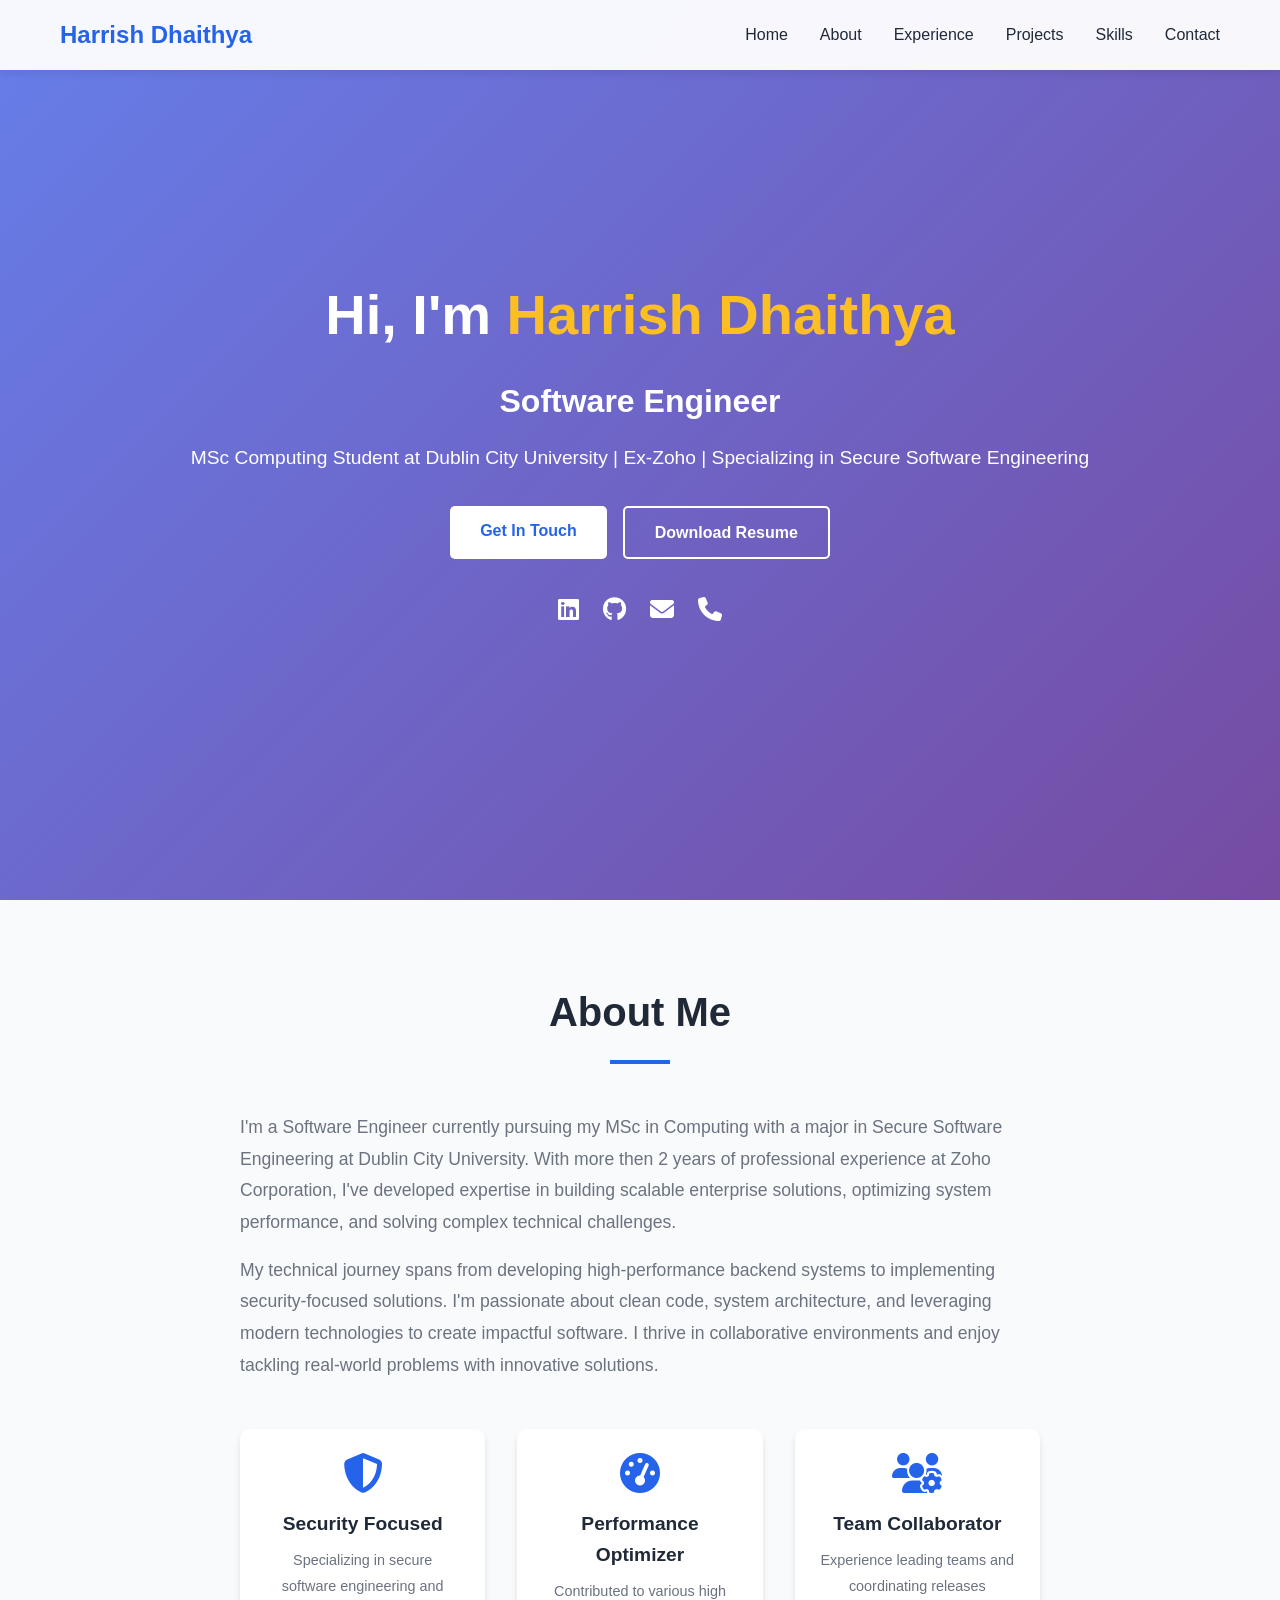
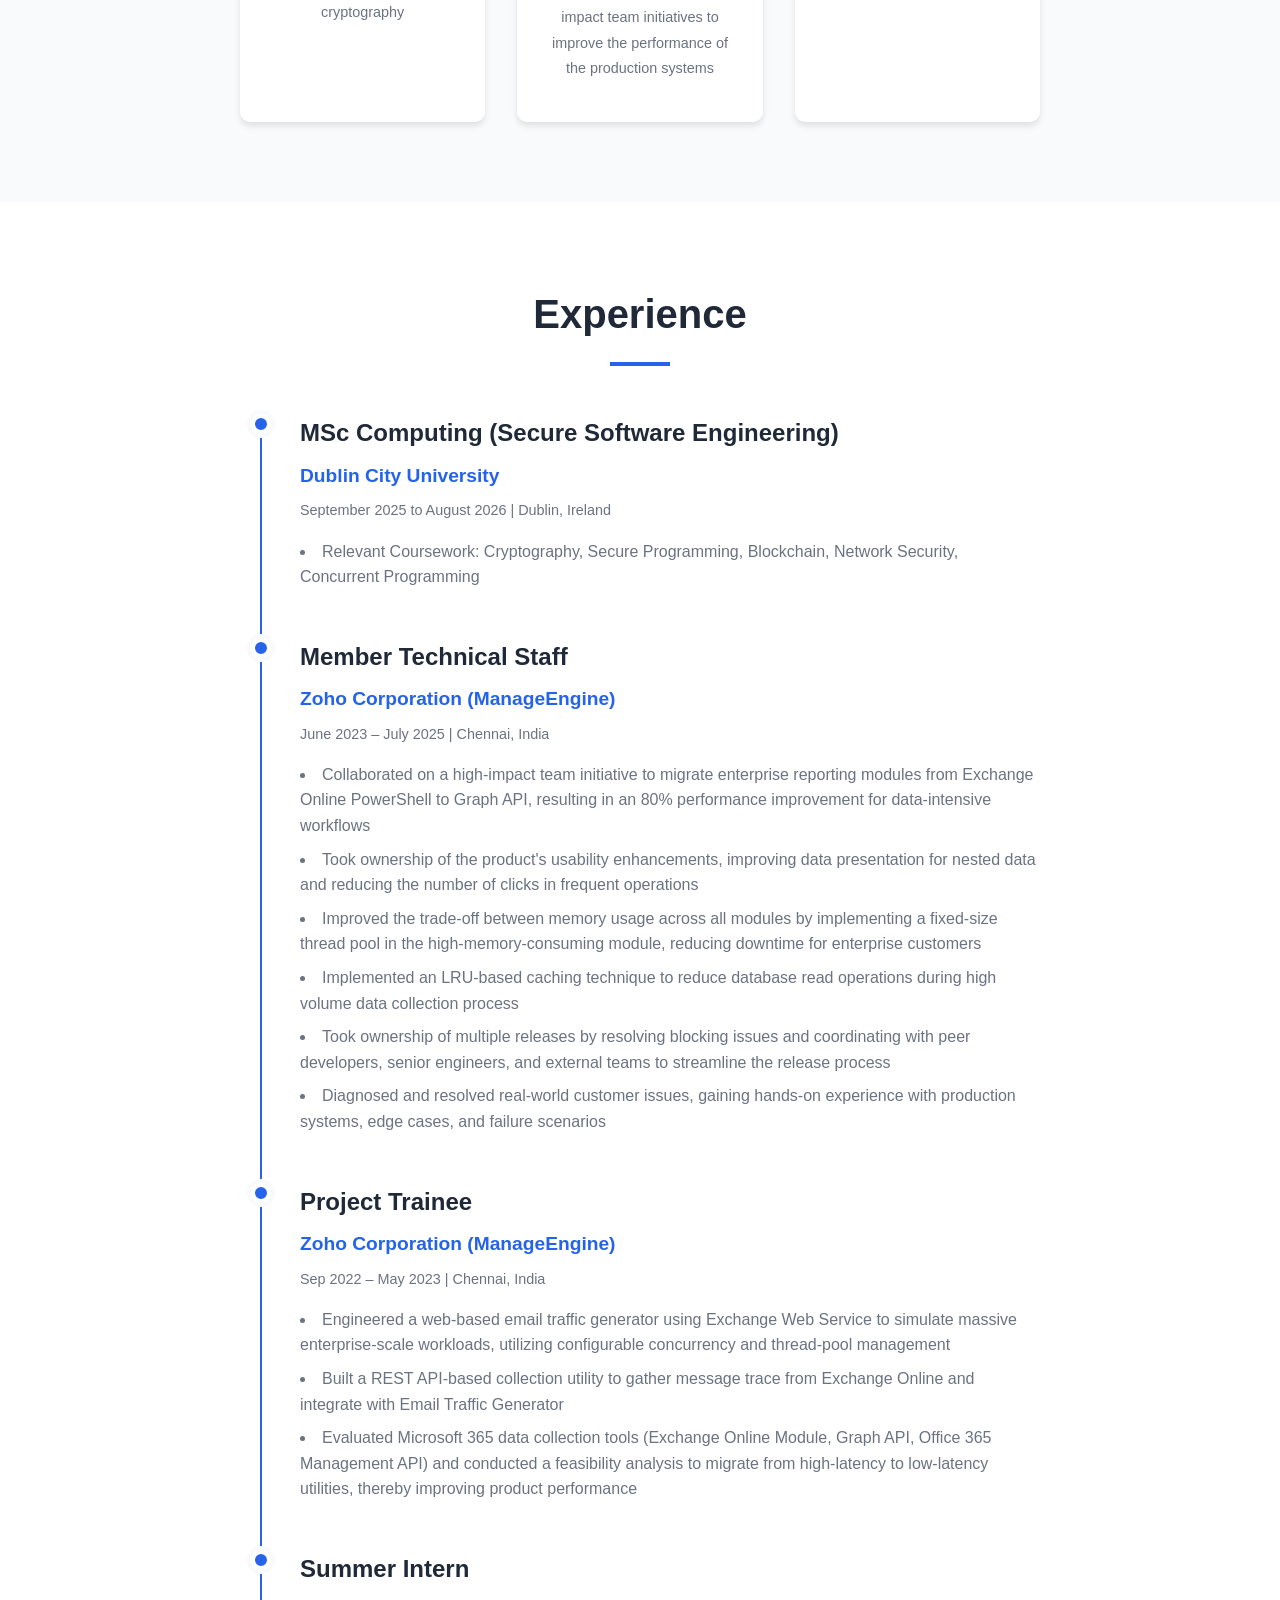
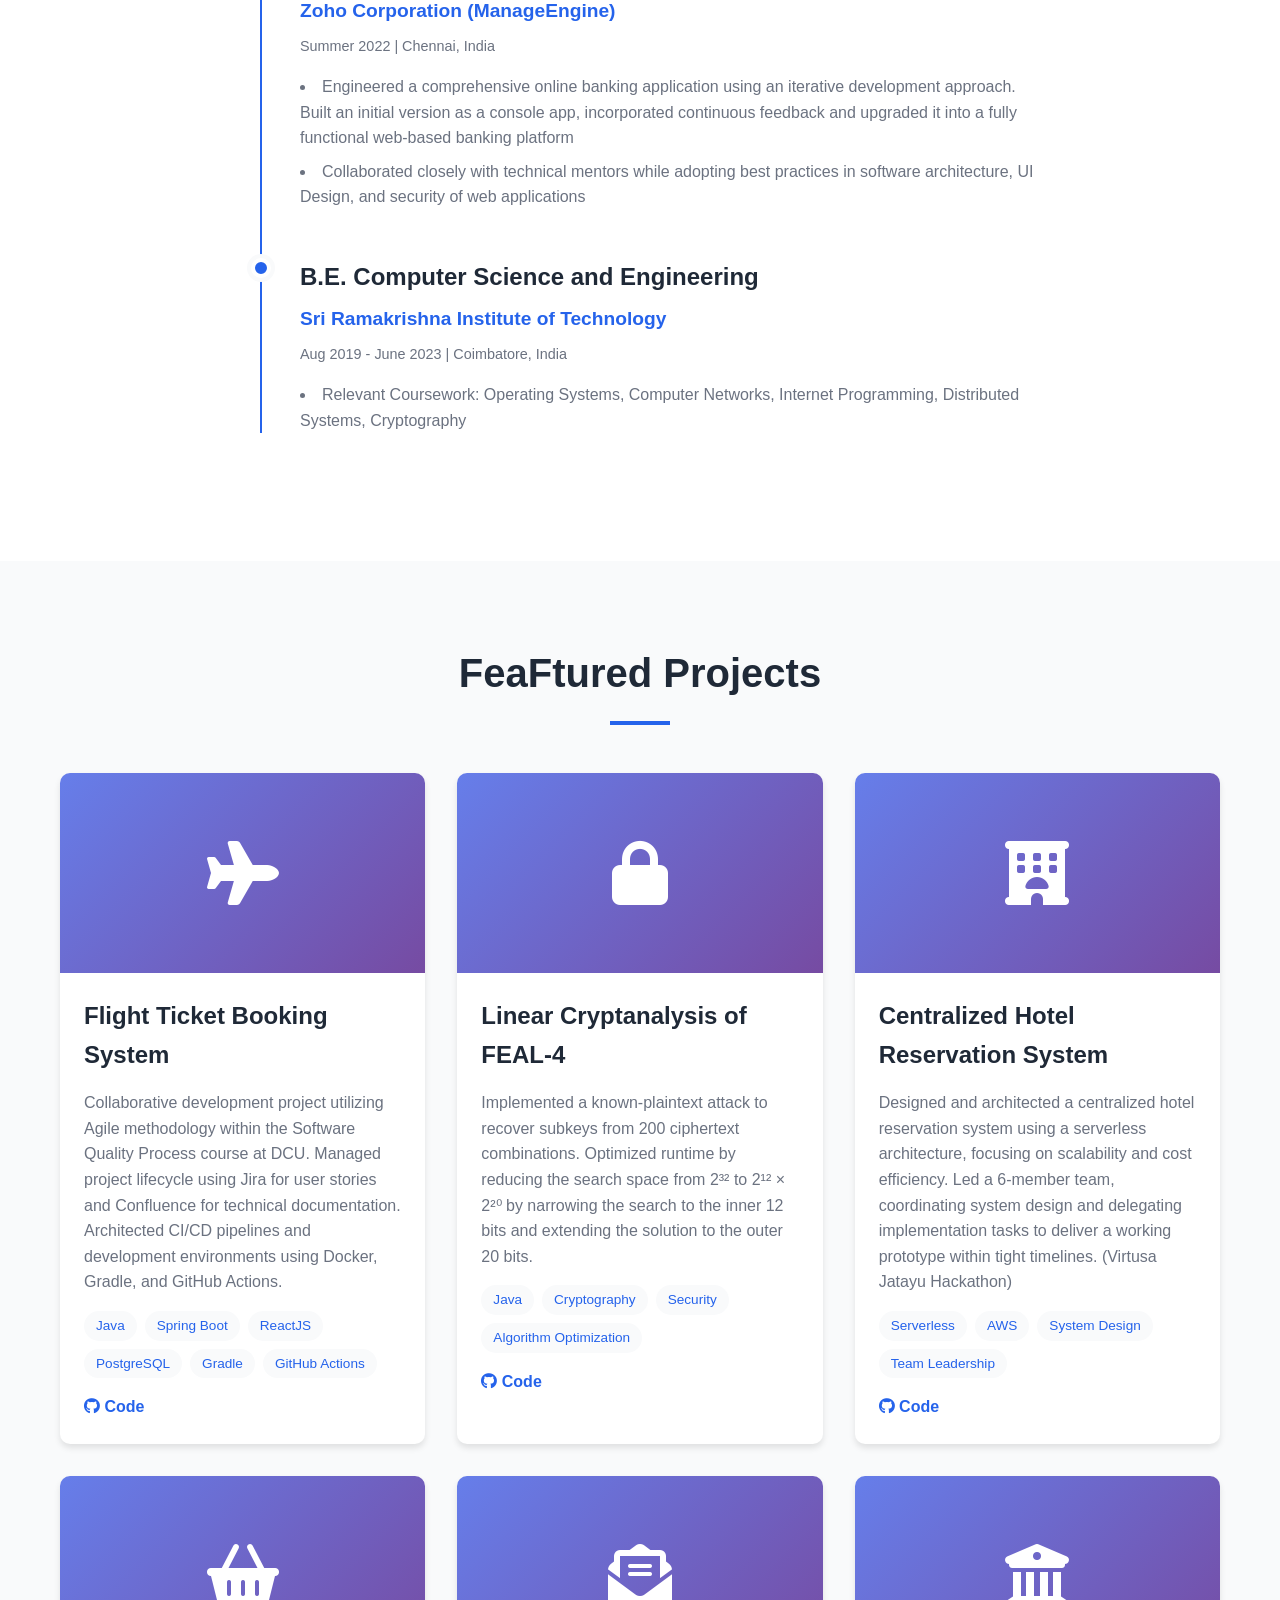
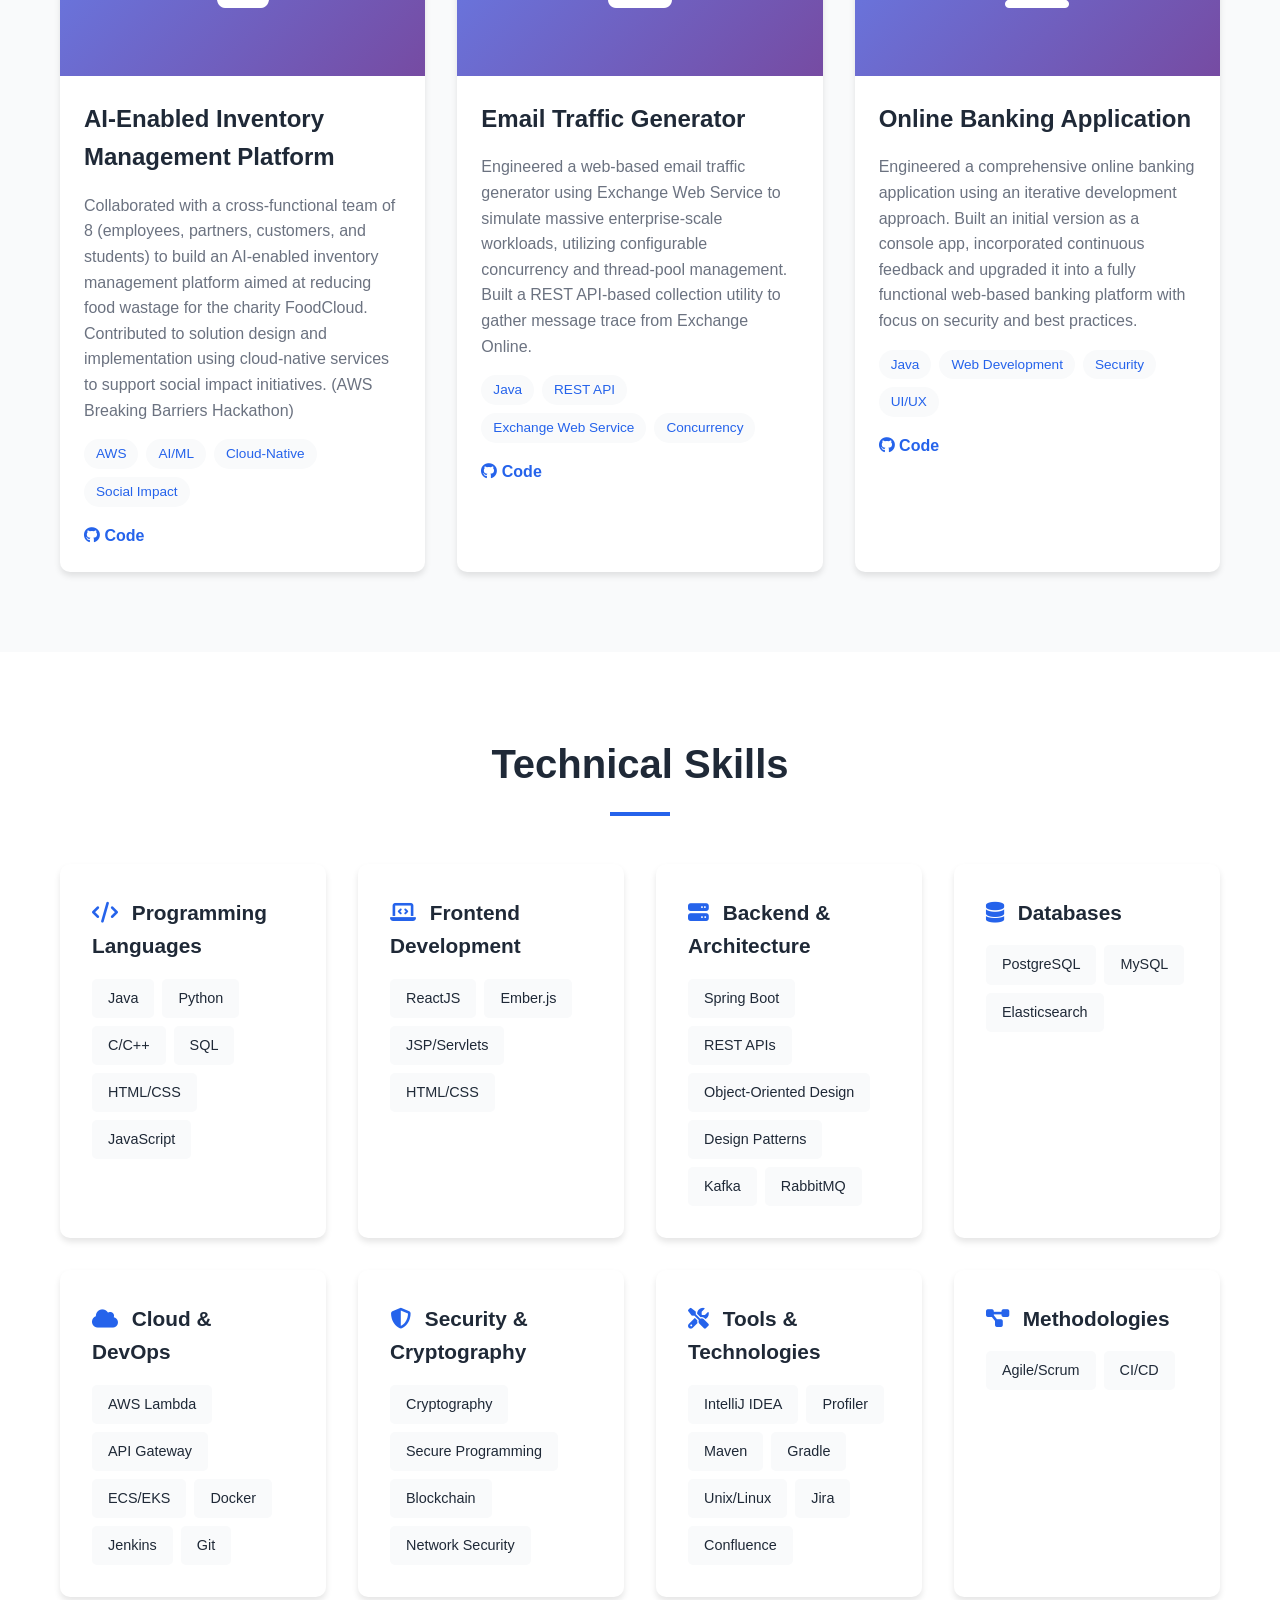
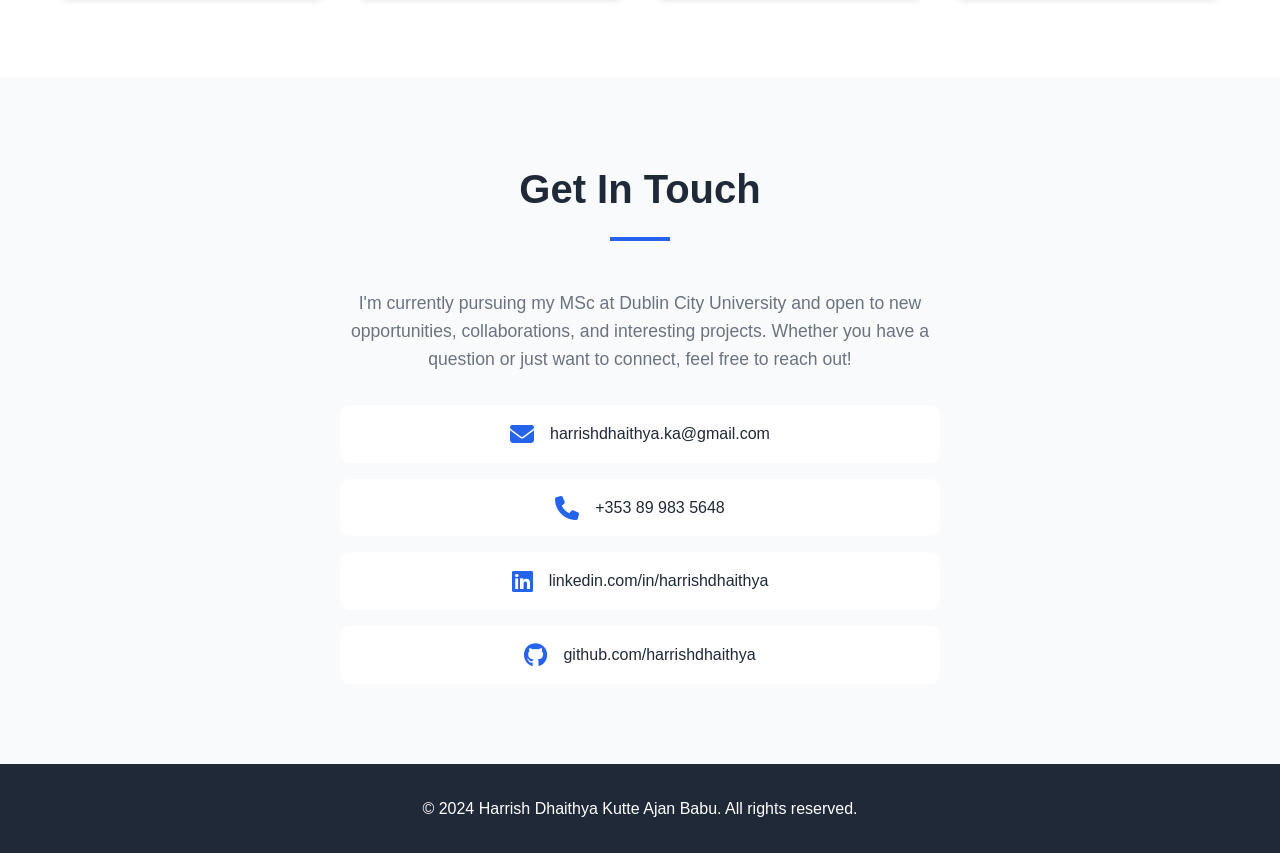
==== docs/index.html @ b9047587 "Add portfolio files to docs folder for GitHub Pages" ====
<!DOCTYPE html>
<html lang="en">
<head>
    <meta charset="UTF-8">
    <meta name="viewport" content="width=device-width, initial-scale=1.0">
    <title>Harrish - Software Engineer Portfolio</title>
    <link rel="stylesheet" href="styles.css">
    <link rel="stylesheet" href="https://cdnjs.cloudflare.com/ajax/libs/font-awesome/6.4.0/css/all.min.css">
</head>
<body>
    <!-- Navigation -->
    <nav class="navbar">
        <div class="container">
            <div class="nav-brand">Harrish Dhaithya</div>
            <ul class="nav-menu">
                <li><a href="#home">Home</a></li>
                <li><a href="#about">About</a></li>
                <li><a href="#experience">Experience</a></li>
                <li><a href="#projects">Projects</a></li>
                <li><a href="#skills">Skills</a></li>
                <li><a href="#contact">Contact</a></li>
            </ul>
            <div class="hamburger">
                <span></span>
                <span></span>
                <span></span>
            </div>
        </div>
    </nav>

    <!-- Hero Section -->
    <section id="home" class="hero">
        <div class="container">
            <div class="hero-content">
                <h1 class="hero-title">Hi, I'm <span class="highlight">Harrish Dhaithya</span></h1>
                <h2 class="hero-subtitle">Software Engineer</h2>
                <p class="hero-description">
                    MSc Computing Student at Dublin City University | Ex-Zoho | Specializing in Secure Software Engineering
                </p>
                <div class="hero-buttons">
                    <a href="#contact" class="btn btn-primary">Get In Touch</a>
                    <a href="Harrish___SWE_Resume.pdf" class="btn btn-secondary" download>Download Resume</a>
                </div>
                <div class="social-links">
                    <a href="https://linkedin.com/in/harrishdhaithya" target="_blank" aria-label="LinkedIn"><i class="fab fa-linkedin"></i></a>
                    <a href="https://github.com/harrishdhaithya" target="_blank" aria-label="GitHub"><i class="fab fa-github"></i></a>
                    <a href="mailto:harrishdhaithya.ka@gmail.com" target="_blank" aria-label="Email"><i class="fas fa-envelope"></i></a>
                    <a href="tel:+353899835648" target="_blank" aria-label="Phone"><i class="fas fa-phone"></i></a>
                </div>
            </div>
        </div>
    </section>

    <!-- About Section -->
    <section id="about" class="about">
        <div class="container">
            <h2 class="section-title">About Me</h2>
            <div class="about-content">
                <div class="about-text">
                    <p>
                        I'm a Software Engineer currently pursuing my MSc in Computing with a major in Secure Software Engineering at Dublin City University. 
                        With more then 2 years of professional experience at Zoho Corporation, I've developed expertise in building scalable enterprise solutions, 
                        optimizing system performance, and solving complex technical challenges.
                    </p>
                    <p>
                        My technical journey spans from developing high-performance backend systems to implementing security-focused solutions. 
                        I'm passionate about clean code, system architecture, and leveraging modern technologies to create impactful software. 
                        I thrive in collaborative environments and enjoy tackling real-world problems with innovative solutions.
                    </p>
                    <div class="about-highlights">
                        <div class="highlight-item">
                            <i class="fas fa-shield-alt"></i>
                            <h4>Security Focused</h4>
                            <p>Specializing in secure software engineering and cryptography</p>
                        </div>
                        <div class="highlight-item">
                            <i class="fas fa-tachometer-alt"></i>
                            <h4>Performance Optimizer</h4>
                            <p>Contributed to various high impact team initiatives to improve the performance of the production systems</p>
                        </div>
                        <div class="highlight-item">
                            <i class="fas fa-users-cog"></i>
                            <h4>Team Collaborator</h4>
                            <p>Experience leading teams and coordinating releases</p>
                        </div>
                    </div>
                </div>
            </div>
        </div>
    </section>

    <!-- Experience Section -->
    <section id="experience" class="experience">
        <div class="container">
            <h2 class="section-title">Experience</h2>
            <div class="timeline">
                <div class="timeline-item">
                    <div class="timeline-dot"></div>
                    <div class="timeline-content">
                        <h3>MSc Computing (Secure Software Engineering)</h3>
                        <h4>Dublin City University</h4>
                        <p class="timeline-date">September 2025 to August 2026 | Dublin, Ireland</p>
                        <ul>
                            <li>Relevant Coursework: Cryptography, Secure Programming, Blockchain, Network Security, Concurrent Programming</li>
                        </ul>
                    </div>
                </div>
                <div class="timeline-item">
                    <div class="timeline-dot"></div>
                    <div class="timeline-content">
                        <h3>Member Technical Staff</h3>
                        <h4>Zoho Corporation (ManageEngine)</h4>
                        <p class="timeline-date">June 2023 – July 2025 | Chennai, India</p>
                        <ul>
                            <li>Collaborated on a high-impact team initiative to migrate enterprise reporting modules from Exchange Online PowerShell to Graph API, resulting in an 80% performance improvement for data-intensive workflows</li>
                            <li>Took ownership of the product's usability enhancements, improving data presentation for nested data and reducing the number of clicks in frequent operations</li>
                            <li>Improved the trade-off between memory usage across all modules by implementing a fixed-size thread pool in the high-memory-consuming module, reducing downtime for enterprise customers</li>
                            <li>Implemented an LRU-based caching technique to reduce database read operations during high volume data collection process</li>
                            <li>Took ownership of multiple releases by resolving blocking issues and coordinating with peer developers, senior engineers, and external teams to streamline the release process</li>
                            <li>Diagnosed and resolved real-world customer issues, gaining hands-on experience with production systems, edge cases, and failure scenarios</li>
                        </ul>
                    </div>
                </div>
                
                <div class="timeline-item">
                    <div class="timeline-dot"></div>
                    <div class="timeline-content">
                        <h3>Project Trainee</h3>
                        <h4>Zoho Corporation (ManageEngine)</h4>
                        <p class="timeline-date">Sep 2022 – May 2023 | Chennai, India</p>
                        <ul>
                            <li>Engineered a web-based email traffic generator using Exchange Web Service to simulate massive enterprise-scale workloads, utilizing configurable concurrency and thread-pool management</li>
                            <li>Built a REST API-based collection utility to gather message trace from Exchange Online and integrate with Email Traffic Generator</li>
                            <li>Evaluated Microsoft 365 data collection tools (Exchange Online Module, Graph API, Office 365 Management API) and conducted a feasibility analysis to migrate from high-latency to low-latency utilities, thereby improving product performance</li>
                        </ul>
                    </div>
                </div>

                <div class="timeline-item">
                    <div class="timeline-dot"></div>
                    <div class="timeline-content">
                        <h3>Summer Intern</h3>
                        <h4>Zoho Corporation (ManageEngine)</h4>
                        <p class="timeline-date">Summer 2022 | Chennai, India</p>
                        <ul>
                            <li>Engineered a comprehensive online banking application using an iterative development approach. Built an initial version as a console app, incorporated continuous feedback and upgraded it into a fully functional web-based banking platform</li>
                            <li>Collaborated closely with technical mentors while adopting best practices in software architecture, UI Design, and security of web applications</li>
                        </ul>
                    </div>
                </div>

                

                <div class="timeline-item">
                    <div class="timeline-dot"></div>
                    <div class="timeline-content">
                        <h3>B.E. Computer Science and Engineering</h3>
                        <h4>Sri Ramakrishna Institute of Technology</h4>
                        <p class="timeline-date">Aug 2019 - June 2023 | Coimbatore, India</p>
                        <ul>
                            <li>Relevant Coursework: Operating Systems, Computer Networks, Internet Programming, Distributed Systems, Cryptography</li>
                        </ul>
                    </div>
                </div>
            </div>
        </div>
    </section>

    <!-- Projects Section -->
    <section id="projects" class="projects">
        <div class="container">
            <h2 class="section-title">FeaFtured Projects</h2>
            <div class="projects-grid">
                <div class="project-card">
                    <div class="project-image">
                        <i class="fas fa-plane"></i>
                    </div>
                    <div class="project-content">
                        <h3>Flight Ticket Booking System</h3>
                        <p>Collaborative development project utilizing Agile methodology within the Software Quality Process course at DCU. Managed project lifecycle using Jira for user stories and Confluence for technical documentation. Architected CI/CD pipelines and development environments using Docker, Gradle, and GitHub Actions.</p>
                        <div class="project-tags">
                            <span class="tag">Java</span>
                            <span class="tag">Spring Boot</span>
                            <span class="tag">ReactJS</span>
                            <span class="tag">PostgreSQL</span>
                            <span class="tag">Gradle</span>
                            <span class="tag">GitHub Actions</span>
                        </div>
                        <div class="project-links">
                            <a href="https://github.com/harrishdhaithya/group4-safeflight-project/tree/dev" target="_blank"><i class="fab fa-github"></i> Code</a>
                        </div>
                    </div>
                </div>

                <div class="project-card">
                    <div class="project-image">
                        <i class="fas fa-lock"></i>
                    </div>
                    <div class="project-content">
                        <h3>Linear Cryptanalysis of FEAL-4</h3>
                        <p>Implemented a known-plaintext attack to recover subkeys from 200 ciphertext combinations. Optimized runtime by reducing the search space from 2³² to 2¹² × 2²⁰ by narrowing the search to the inner 12 bits and extending the solution to the outer 20 bits.</p>
                        <div class="project-tags">
                            <span class="tag">Java</span>
                            <span class="tag">Cryptography</span>
                            <span class="tag">Security</span>
                            <span class="tag">Algorithm Optimization</span>
                        </div>
                        <div class="project-links">
                            <a href="https://github.com/harrishdhaithya/feal4-linear-cryptanalysis" target="_blank"><i class="fab fa-github"></i> Code</a>
                        </div>
                    </div>
                </div>

                <div class="project-card">
                    <div class="project-image">
                        <i class="fas fa-hotel"></i>
                    </div>
                    <div class="project-content">
                        <h3>Centralized Hotel Reservation System</h3>
                        <p>Designed and architected a centralized hotel reservation system using a serverless architecture, focusing on scalability and cost efficiency. Led a 6-member team, coordinating system design and delegating implementation tasks to deliver a working prototype within tight timelines. (Virtusa Jatayu Hackathon)</p>
                        <div class="project-tags">
                            <span class="tag">Serverless</span>
                            <span class="tag">AWS</span>
                            <span class="tag">System Design</span>
                            <span class="tag">Team Leadership</span>
                        </div>
                        <div class="project-links">
                            <a href="https://github.com/harrishdhaithya/crs-jatayu" target="_blank"><i class="fab fa-github"></i> Code</a>
                        </div>
                    </div>
                </div>

                <div class="project-card">
                    <div class="project-image">
                        <i class="fas fa-shopping-basket"></i>
                    </div>
                    <div class="project-content">
                        <h3>AI-Enabled Inventory Management Platform</h3>
                        <p>Collaborated with a cross-functional team of 8 (employees, partners, customers, and students) to build an AI-enabled inventory management platform aimed at reducing food wastage for the charity FoodCloud. Contributed to solution design and implementation using cloud-native services to support social impact initiatives. (AWS Breaking Barriers Hackathon)</p>
                        <div class="project-tags">
                            <span class="tag">AWS</span>
                            <span class="tag">AI/ML</span>
                            <span class="tag">Cloud-Native</span>
                            <span class="tag">Social Impact</span>
                        </div>
                        <div class="project-links">
                            <a href="https://github.com/harrishdhaithya/FoodCloud-FS" target="_blank"><i class="fab fa-github"></i> Code</a>
                        </div>
                    </div>
                </div>

                <div class="project-card">
                    <div class="project-image">
                        <i class="fas fa-envelope-open-text"></i>
                    </div>
                    <div class="project-content">
                        <h3>Email Traffic Generator</h3>
                        <p>Engineered a web-based email traffic generator using Exchange Web Service to simulate massive enterprise-scale workloads, utilizing configurable concurrency and thread-pool management. Built a REST API-based collection utility to gather message trace from Exchange Online.</p>
                        <div class="project-tags">
                            <span class="tag">Java</span>
                            <span class="tag">REST API</span>
                            <span class="tag">Exchange Web Service</span>
                            <span class="tag">Concurrency</span>
                        </div>
                        <div class="project-links">
                            <a href="https://github.com/harrishdhaithya/email-traffic" target="_blank"><i class="fab fa-github"></i> Code</a>
                        </div>
                    </div>
                </div>

                <div class="project-card">
                    <div class="project-image">
                        <i class="fas fa-university"></i>
                    </div>
                    <div class="project-content">
                        <h3>Online Banking Application</h3>
                        <p>Engineered a comprehensive online banking application using an iterative development approach. Built an initial version as a console app, incorporated continuous feedback and upgraded it into a fully functional web-based banking platform with focus on security and best practices.</p>
                        <div class="project-tags">
                            <span class="tag">Java</span>
                            <span class="tag">Web Development</span>
                            <span class="tag">Security</span>
                            <span class="tag">UI/UX</span>
                        </div>
                        <div class="project-links">
                            <a href="https://github.com/harrishdhaithya/bank-jsp-web" target="_blank"><i class="fab fa-github"></i> Code</a>
                        </div>
                    </div>
                </div>
            </div>
        </div>
    </section>

    <!-- Skills Section -->
    <section id="skills" class="skills">
        <div class="container">
            <h2 class="section-title">Technical Skills</h2>
            <div class="skills-grid">
                <div class="skill-category">
                    <h3><i class="fas fa-code"></i> Programming Languages</h3>
                    <div class="skill-tags">
                        <span class="skill-tag">Java </span>
                        <span class="skill-tag">Python</span>
                        <span class="skill-tag">C/C++</span>
                        <span class="skill-tag">SQL</span>
                        <span class="skill-tag">HTML/CSS</span>
                        <span class="skill-tag">JavaScript</span>
                    </div>
                </div>
                
                <div class="skill-category">
                    <h3><i class="fas fa-laptop-code"></i> Frontend Development</h3>
                    <div class="skill-tags">
                        <span class="skill-tag">ReactJS</span>
                        <span class="skill-tag">Ember.js</span>
                        <span class="skill-tag">JSP/Servlets</span>
                        <span class="skill-tag">HTML/CSS</span>
                    </div>
                </div>
                
                <div class="skill-category">
                    <h3><i class="fas fa-server"></i> Backend & Architecture</h3>
                    <div class="skill-tags">
                        <span class="skill-tag">Spring Boot</span>
                        <span class="skill-tag">REST APIs</span>
                        <span class="skill-tag">Object-Oriented Design</span>
                        <span class="skill-tag">Design Patterns</span>
                        <span class="skill-tag">Kafka</span>
                        <span class="skill-tag">RabbitMQ</span>
                    </div>
                </div>
                
                <div class="skill-category">
                    <h3><i class="fas fa-database"></i> Databases</h3>
                    <div class="skill-tags">
                        <span class="skill-tag">PostgreSQL</span>
                        <span class="skill-tag">MySQL</span>
                        <span class="skill-tag">Elasticsearch</span>
                    </div>
                </div>
                
                <div class="skill-category">
                    <h3><i class="fas fa-cloud"></i> Cloud & DevOps</h3>
                    <div class="skill-tags">
                        <span class="skill-tag">AWS Lambda</span>
                        <span class="skill-tag">API Gateway</span>
                        <span class="skill-tag">ECS/EKS</span>
                        <span class="skill-tag">Docker</span>
                        <span class="skill-tag">Jenkins</span>
                        <span class="skill-tag">Git</span>
                    </div>
                </div>
                
                <div class="skill-category">
                    <h3><i class="fas fa-shield-alt"></i> Security & Cryptography</h3>
                    <div class="skill-tags">
                        <span class="skill-tag">Cryptography</span>
                        <span class="skill-tag">Secure Programming</span>
                        <span class="skill-tag">Blockchain</span>
                        <span class="skill-tag">Network Security</span>
                    </div>
                </div>

                <div class="skill-category">
                    <h3><i class="fas fa-tools"></i> Tools & Technologies</h3>
                    <div class="skill-tags">
                        <span class="skill-tag">IntelliJ IDEA</span>
                        <span class="skill-tag">Profiler</span>
                        <span class="skill-tag">Maven</span>
                        <span class="skill-tag">Gradle</span>
                        <span class="skill-tag">Unix/Linux</span>
                        <span class="skill-tag">Jira</span>
                        <span class="skill-tag">Confluence</span>
                    </div>
                </div>

                <div class="skill-category">
                    <h3><i class="fas fa-project-diagram"></i> Methodologies</h3>
                    <div class="skill-tags">
                        <span class="skill-tag">Agile/Scrum</span>
                        <span class="skill-tag">CI/CD</span>

                    </div>
                </div>
            </div>
        </div>
    </section>

    <!-- Contact Section -->
    <section id="contact" class="contact">
        <div class="container">
            <h2 class="section-title">Get In Touch</h2>
            <div class="contact-content">
                <p>I'm currently pursuing my MSc at Dublin City University and open to new opportunities, collaborations, and interesting projects. Whether you have a question or just want to connect, feel free to reach out!</p>
                <div class="contact-info">
                    <a href="mailto:harrishdhaithya.ka@gmail.com" class="contact-item">
                        <i class="fas fa-envelope"></i>
                        <span>harrishdhaithya.ka@gmail.com</span>
                    </a>
                    <a href="tel:+353899835648" class="contact-item">
                        <i class="fas fa-phone"></i>
                        <span>+353 89 983 5648</span>
                    </a>
                    <a href="https://linkedin.com/in/harrishdhaithya" target="_blank" class="contact-item">
                        <i class="fab fa-linkedin"></i>
                        <span>linkedin.com/in/harrishdhaithya</span>
                    </a>
                    <a href="https://github.com/harrishdhaithya" target="_blank" class="contact-item">
                        <i class="fab fa-github"></i>
                        <span>github.com/harrishdhaithya</span>
                    </a>
                </div>
            </div>
        </div>
    </section>

    <!-- Footer -->
    <footer class="footer">
        <div class="container">
            <p>&copy; 2024 Harrish Dhaithya Kutte Ajan Babu. All rights reserved.</p>
        </div>
    </footer>

    <script src="script.js"></script>
</body>
</html>
---- docs/styles.css ----
/* Reset and Base Styles */
* {
    margin: 0;
    padding: 0;
    box-sizing: border-box;
}

:root {
    --primary-color: #2563eb;
    --secondary-color: #1e40af;
    --text-primary: #1f2937;
    --text-secondary: #6b7280;
    --bg-primary: #ffffff;
    --bg-secondary: #f9fafb;
    --accent: #3b82f6;
    --border-color: #e5e7eb;
}

html {
    scroll-behavior: smooth;
}

body {
    font-family: 'Segoe UI', Tahoma, Geneva, Verdana, sans-serif;
    line-height: 1.6;
    color: var(--text-primary);
    background-color: var(--bg-primary);
}

.container {
    max-width: 1200px;
    margin: 0 auto;
    padding: 0 20px;
}

/* Navigation */
.navbar {
    position: fixed;
    top: 0;
    width: 100%;
    background-color: rgba(255, 255, 255, 0.95);
    backdrop-filter: blur(10px);
    box-shadow: 0 2px 10px rgba(0, 0, 0, 0.1);
    z-index: 1000;
}

.navbar .container {
    display: flex;
    justify-content: space-between;
    align-items: center;
    padding: 1rem 20px;
}

.nav-brand {
    font-size: 1.5rem;
    font-weight: bold;
    color: var(--primary-color);
}

.nav-menu {
    display: flex;
    list-style: none;
    gap: 2rem;
}

.nav-menu a {
    text-decoration: none;
    color: var(--text-primary);
    font-weight: 500;
    transition: color 0.3s;
}

.nav-menu a:hover {
    color: var(--primary-color);
}

.hamburger {
    display: none;
    flex-direction: column;
    cursor: pointer;
}

.hamburger span {
    width: 25px;
    height: 3px;
    background-color: var(--text-primary);
    margin: 3px 0;
    transition: 0.3s;
}

/* Hero Section */
.hero {
    min-height: 100vh;
    display: flex;
    align-items: center;
    background: linear-gradient(135deg, #667eea 0%, #764ba2 100%);
    color: white;
    padding-top: 80px;
}

.hero-content {
    text-align: center;
}

.hero-title {
    font-size: 3.5rem;
    margin-bottom: 1rem;
    animation: fadeInUp 0.8s ease-out;
}

.highlight {
    color: #fbbf24;
}

.hero-subtitle {
    font-size: 2rem;
    margin-bottom: 1rem;
    opacity: 0.9;
    animation: fadeInUp 0.8s ease-out 0.2s both;
}

.hero-description {
    font-size: 1.2rem;
    margin-bottom: 2rem;
    opacity: 0.8;
    animation: fadeInUp 0.8s ease-out 0.4s both;
}

.hero-buttons {
    display: flex;
    gap: 1rem;
    justify-content: center;
    margin-bottom: 2rem;
    animation: fadeInUp 0.8s ease-out 0.6s both;
}

.btn {
    padding: 12px 30px;
    border-radius: 5px;
    text-decoration: none;
    font-weight: 600;
    transition: all 0.3s;
    display: inline-block;
}

.btn-primary {
    background-color: white;
    color: var(--primary-color);
}

.btn-primary:hover {
    transform: translateY(-2px);
    box-shadow: 0 10px 20px rgba(0, 0, 0, 0.2);
}

.btn-secondary {
    background-color: transparent;
    color: white;
    border: 2px solid white;
}

.btn-secondary:hover {
    background-color: white;
    color: var(--primary-color);
}

.social-links {
    display: flex;
    gap: 1.5rem;
    justify-content: center;
    animation: fadeInUp 0.8s ease-out 0.8s both;
}

.social-links a {
    color: white;
    font-size: 1.5rem;
    transition: transform 0.3s;
}

.social-links a:hover {
    transform: translateY(-5px);
}

/* Section Styles */
section {
    padding: 80px 0;
}

.section-title {
    font-size: 2.5rem;
    text-align: center;
    margin-bottom: 3rem;
    color: var(--text-primary);
    position: relative;
}

.section-title::after {
    content: '';
    display: block;
    width: 60px;
    height: 4px;
    background-color: var(--primary-color);
    margin: 1rem auto;
}

/* About Section */
.about {
    background-color: var(--bg-secondary);
}

.about-content {
    max-width: 800px;
    margin: 0 auto;
}

.about-text p {
    font-size: 1.1rem;
    line-height: 1.8;
    margin-bottom: 1rem;
    color: var(--text-secondary);
}

.about-highlights {
    display: grid;
    grid-template-columns: repeat(auto-fit, minmax(200px, 1fr));
    gap: 2rem;
    margin-top: 3rem;
}

.highlight-item {
    text-align: center;
    padding: 1.5rem;
    background-color: white;
    border-radius: 10px;
    box-shadow: 0 4px 6px rgba(0, 0, 0, 0.1);
    transition: transform 0.3s;
}

.highlight-item:hover {
    transform: translateY(-5px);
}

.highlight-item i {
    font-size: 2.5rem;
    color: var(--primary-color);
    margin-bottom: 1rem;
}

.highlight-item h4 {
    font-size: 1.2rem;
    margin-bottom: 0.5rem;
    color: var(--text-primary);
}

.highlight-item p {
    font-size: 0.9rem;
    color: var(--text-secondary);
}

/* Experience Section */
.timeline {
    position: relative;
    max-width: 800px;
    margin: 0 auto;
}

.timeline::before {
    content: '';
    position: absolute;
    left: 20px;
    top: 0;
    bottom: 0;
    width: 2px;
    background-color: var(--primary-color);
}

.timeline-item {
    position: relative;
    padding-left: 60px;
    margin-bottom: 3rem;
}

.timeline-dot {
    position: absolute;
    left: 11px;
    top: 0;
    width: 20px;
    height: 20px;
    border-radius: 50%;
    background-color: var(--primary-color);
    border: 4px solid white;
    box-shadow: 0 0 0 4px var(--bg-secondary);
}

.timeline-content h3 {
    font-size: 1.5rem;
    color: var(--text-primary);
    margin-bottom: 0.5rem;
}

.timeline-content h4 {
    font-size: 1.2rem;
    color: var(--primary-color);
    margin-bottom: 0.5rem;
}

.timeline-date {
    color: var(--text-secondary);
    font-size: 0.9rem;
    margin-bottom: 1rem;
}

.timeline-content ul {
    list-style-position: inside;
    color: var(--text-secondary);
}

.timeline-content li {
    margin-bottom: 0.5rem;
}

/* Projects Section */
.projects {
    background-color: var(--bg-secondary);
}

.projects-grid {
    display: grid;
    grid-template-columns: repeat(auto-fit, minmax(300px, 1fr));
    gap: 2rem;
}

.project-card {
    background-color: white;
    border-radius: 10px;
    overflow: hidden;
    box-shadow: 0 4px 6px rgba(0, 0, 0, 0.1);
    transition: transform 0.3s, box-shadow 0.3s;
}

.project-card:hover {
    transform: translateY(-10px);
    box-shadow: 0 10px 20px rgba(0, 0, 0, 0.15);
}

.project-image {
    height: 200px;
    background: linear-gradient(135deg, #667eea 0%, #764ba2 100%);
    display: flex;
    align-items: center;
    justify-content: center;
    font-size: 4rem;
    color: white;
}

.project-content {
    padding: 1.5rem;
}

.project-content h3 {
    font-size: 1.5rem;
    margin-bottom: 1rem;
    color: var(--text-primary);
}

.project-content p {
    color: var(--text-secondary);
    margin-bottom: 1rem;
}

.project-tags {
    display: flex;
    flex-wrap: wrap;
    gap: 0.5rem;
    margin-bottom: 1rem;
}

.tag {
    background-color: var(--bg-secondary);
    color: var(--primary-color);
    padding: 0.25rem 0.75rem;
    border-radius: 20px;
    font-size: 0.85rem;
}

.project-links {
    display: flex;
    gap: 1rem;
}

.project-links a {
    color: var(--primary-color);
    text-decoration: none;
    font-weight: 600;
    transition: color 0.3s;
}

.project-links a:hover {
    color: var(--secondary-color);
}

/* Skills Section */
.skills-grid {
    display: grid;
    grid-template-columns: repeat(auto-fit, minmax(250px, 1fr));
    gap: 2rem;
}

.skill-category {
    background-color: white;
    padding: 2rem;
    border-radius: 10px;
    box-shadow: 0 4px 6px rgba(0, 0, 0, 0.1);
}

.skill-category h3 {
    font-size: 1.3rem;
    margin-bottom: 1rem;
    color: var(--text-primary);
}

.skill-category i {
    color: var(--primary-color);
    margin-right: 0.5rem;
}

.skill-tags {
    display: flex;
    flex-wrap: wrap;
    gap: 0.5rem;
}

.skill-tag {
    background-color: var(--bg-secondary);
    color: var(--text-primary);
    padding: 0.5rem 1rem;
    border-radius: 5px;
    font-size: 0.9rem;
}

/* Contact Section */
.contact {
    background-color: var(--bg-secondary);
}

.contact-content {
    max-width: 600px;
    margin: 0 auto;
    text-align: center;
}

.contact-content p {
    font-size: 1.1rem;
    color: var(--text-secondary);
    margin-bottom: 2rem;
}

.contact-info {
    display: flex;
    flex-direction: column;
    gap: 1rem;
}

.contact-item {
    display: flex;
    align-items: center;
    justify-content: center;
    gap: 1rem;
    padding: 1rem;
    background-color: white;
    border-radius: 10px;
    text-decoration: none;
    color: var(--text-primary);
    transition: transform 0.3s, box-shadow 0.3s;
}

.contact-item:hover {
    transform: translateY(-5px);
    box-shadow: 0 5px 15px rgba(0, 0, 0, 0.1);
}

.contact-item i {
    color: var(--primary-color);
    font-size: 1.5rem;
}

/* Footer */
.footer {
    background-color: var(--text-primary);
    color: white;
    text-align: center;
    padding: 2rem 0;
}

/* Animations */
@keyframes fadeInUp {
    from {
        opacity: 0;
        transform: translateY(30px);
    }
    to {
        opacity: 1;
        transform: translateY(0);
    }
}

/* Responsive Design */
@media (max-width: 768px) {
    .hamburger {
        display: flex;
    }

    .nav-menu {
        position: fixed;
        left: -100%;
        top: 70px;
        flex-direction: column;
        background-color: white;
        width: 100%;
        text-align: center;
        transition: 0.3s;
        box-shadow: 0 10px 27px rgba(0, 0, 0, 0.05);
        padding: 2rem 0;
    }

    .nav-menu.active {
        left: 0;
    }

    .hero-title {
        font-size: 2.5rem;
    }

    .hero-subtitle {
        font-size: 1.5rem;
    }

    .hero-buttons {
        flex-direction: column;
        align-items: center;
    }

    .section-title {
        font-size: 2rem;
    }

    .timeline::before {
        left: 10px;
    }

    .timeline-item {
        padding-left: 40px;
    }

    .timeline-dot {
        left: 1px;
    }
}

@media (max-width: 480px) {
    .hero-title {
        font-size: 2rem;
    }

    .hero-subtitle {
        font-size: 1.2rem;
    }

    .projects-grid {
        grid-template-columns: 1fr;
    }
}
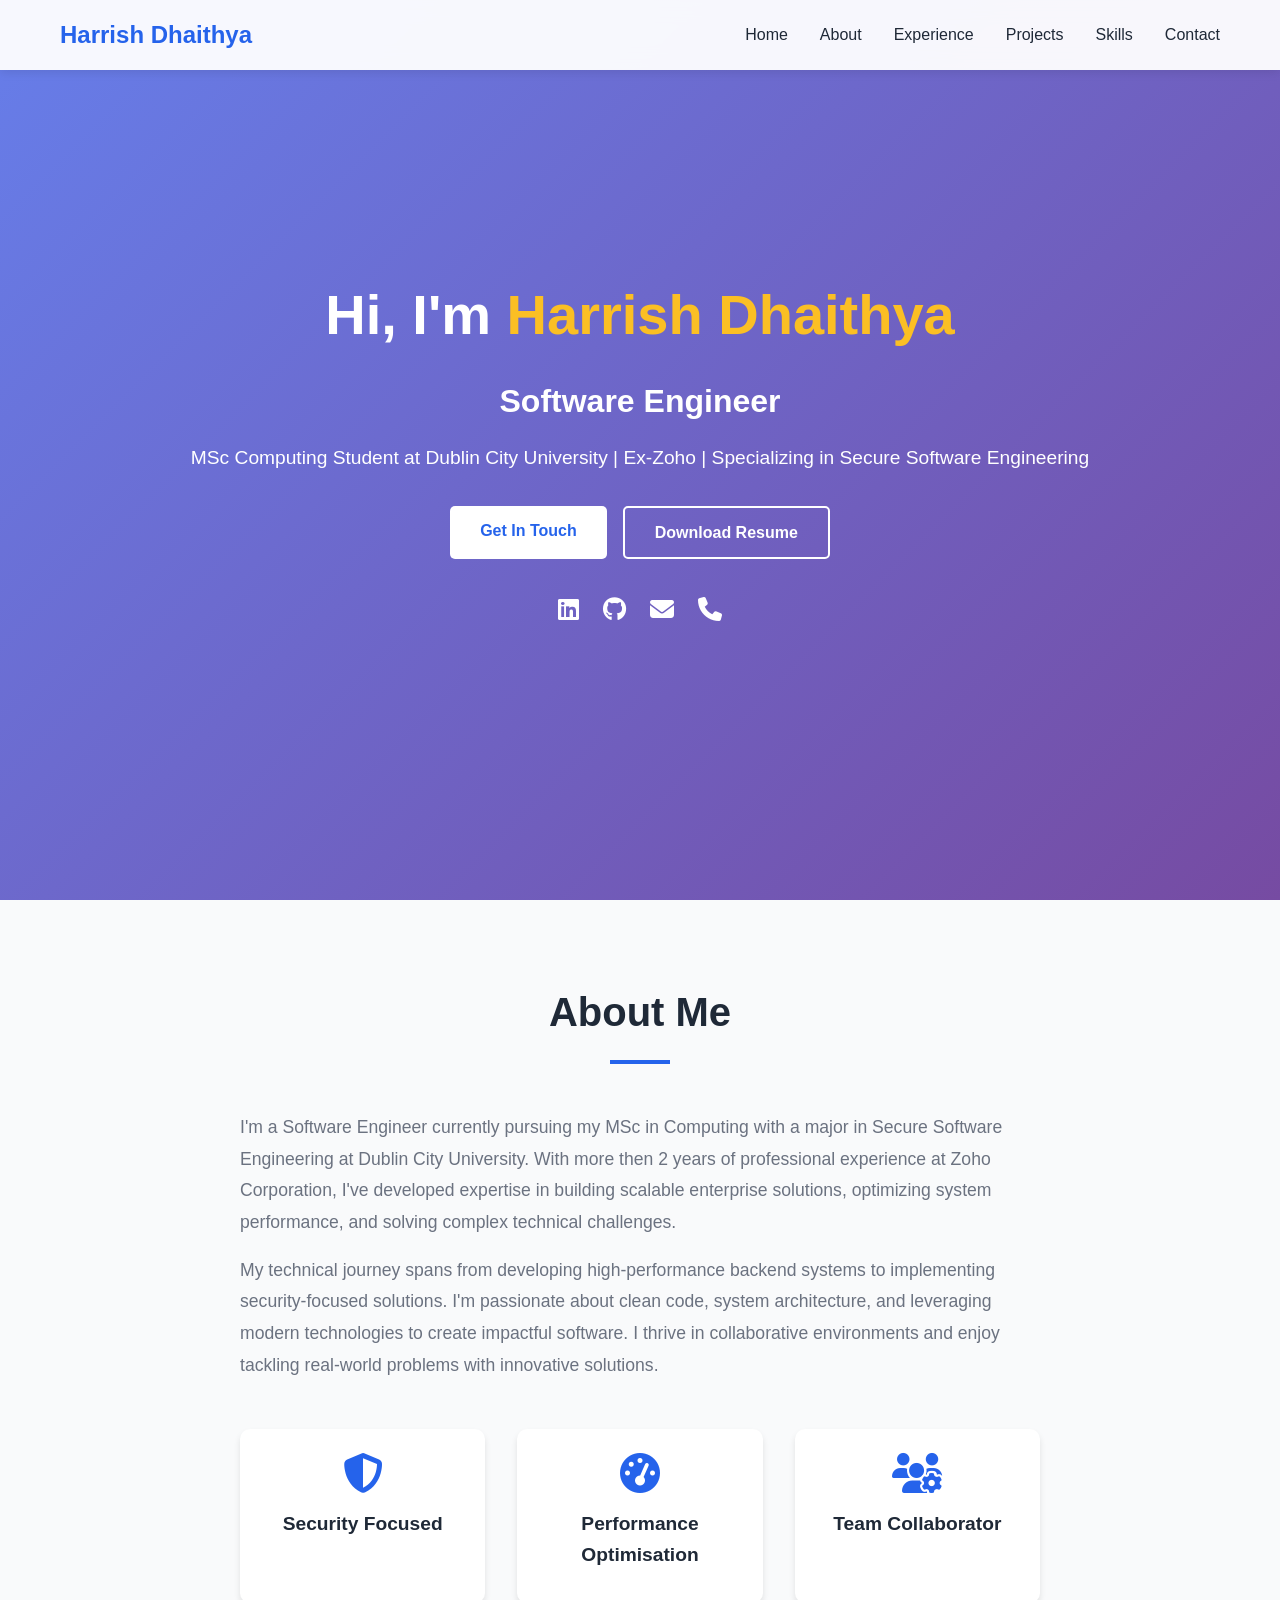
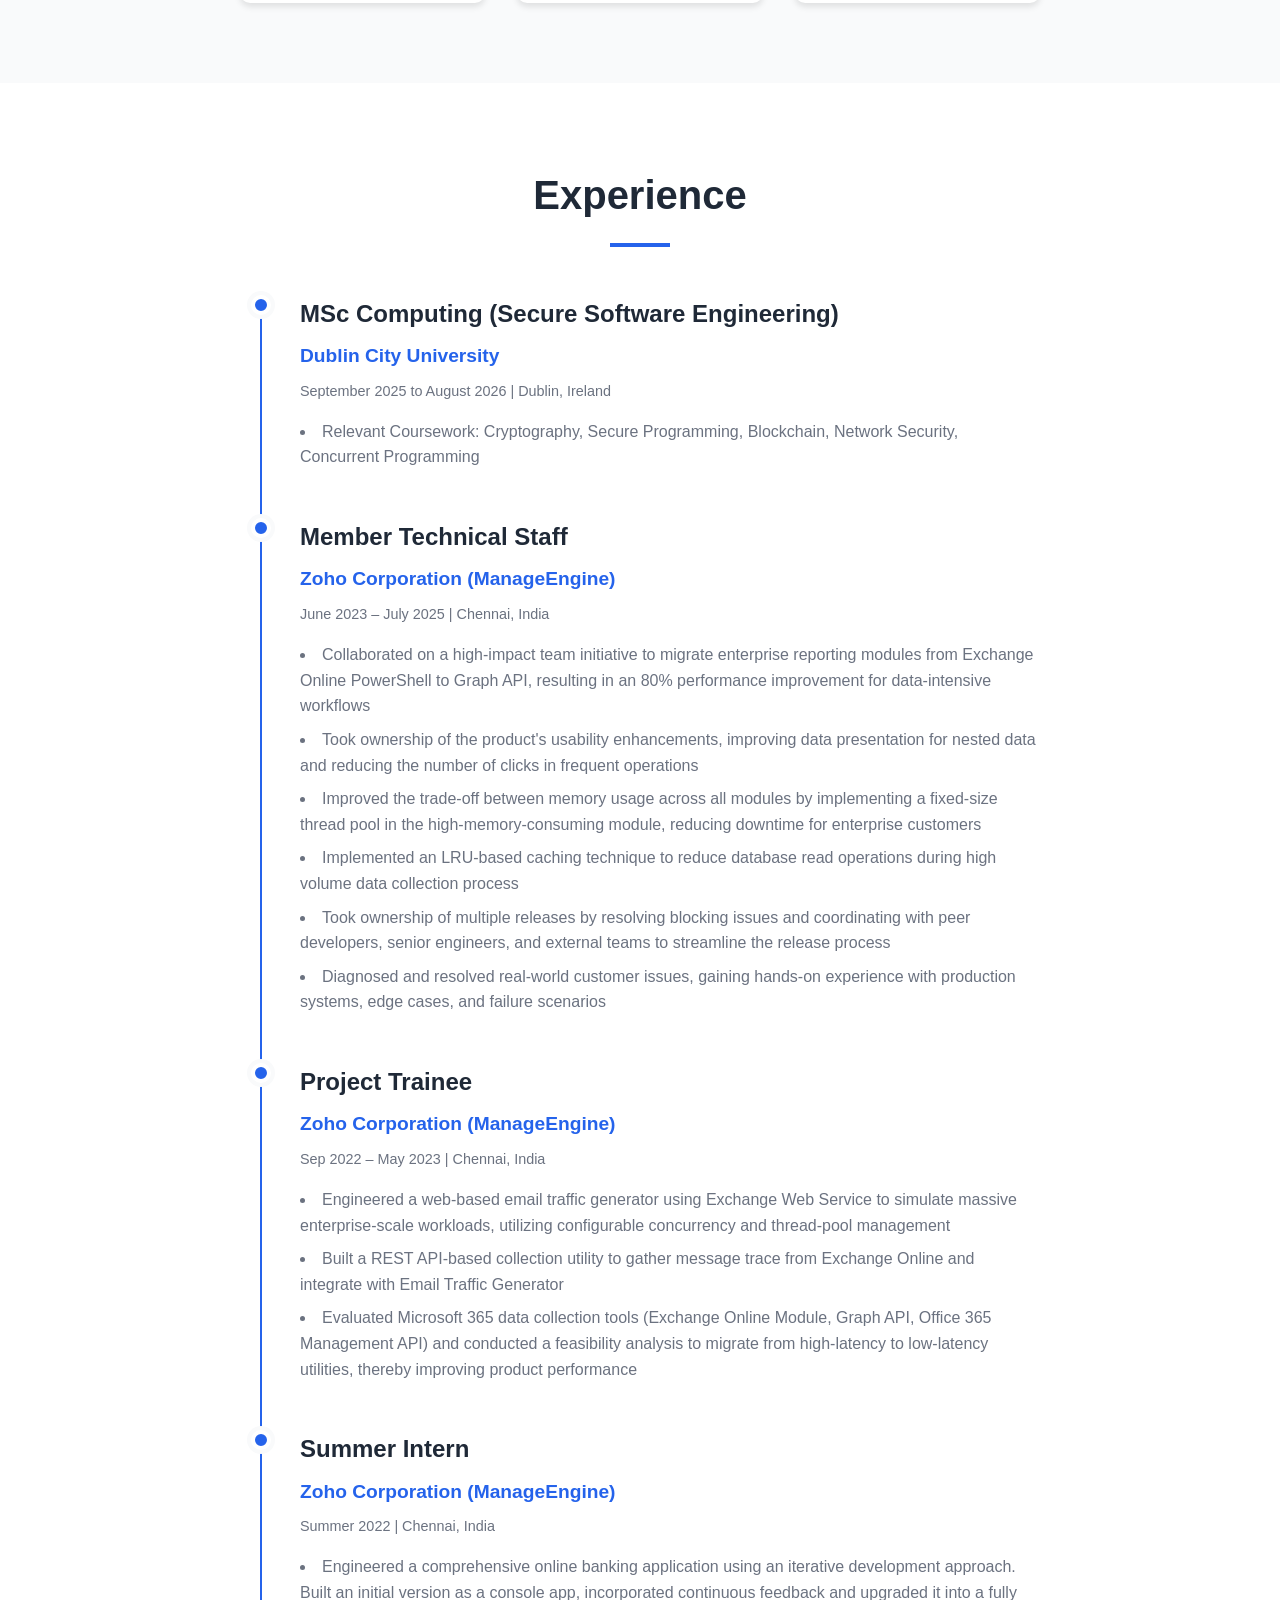
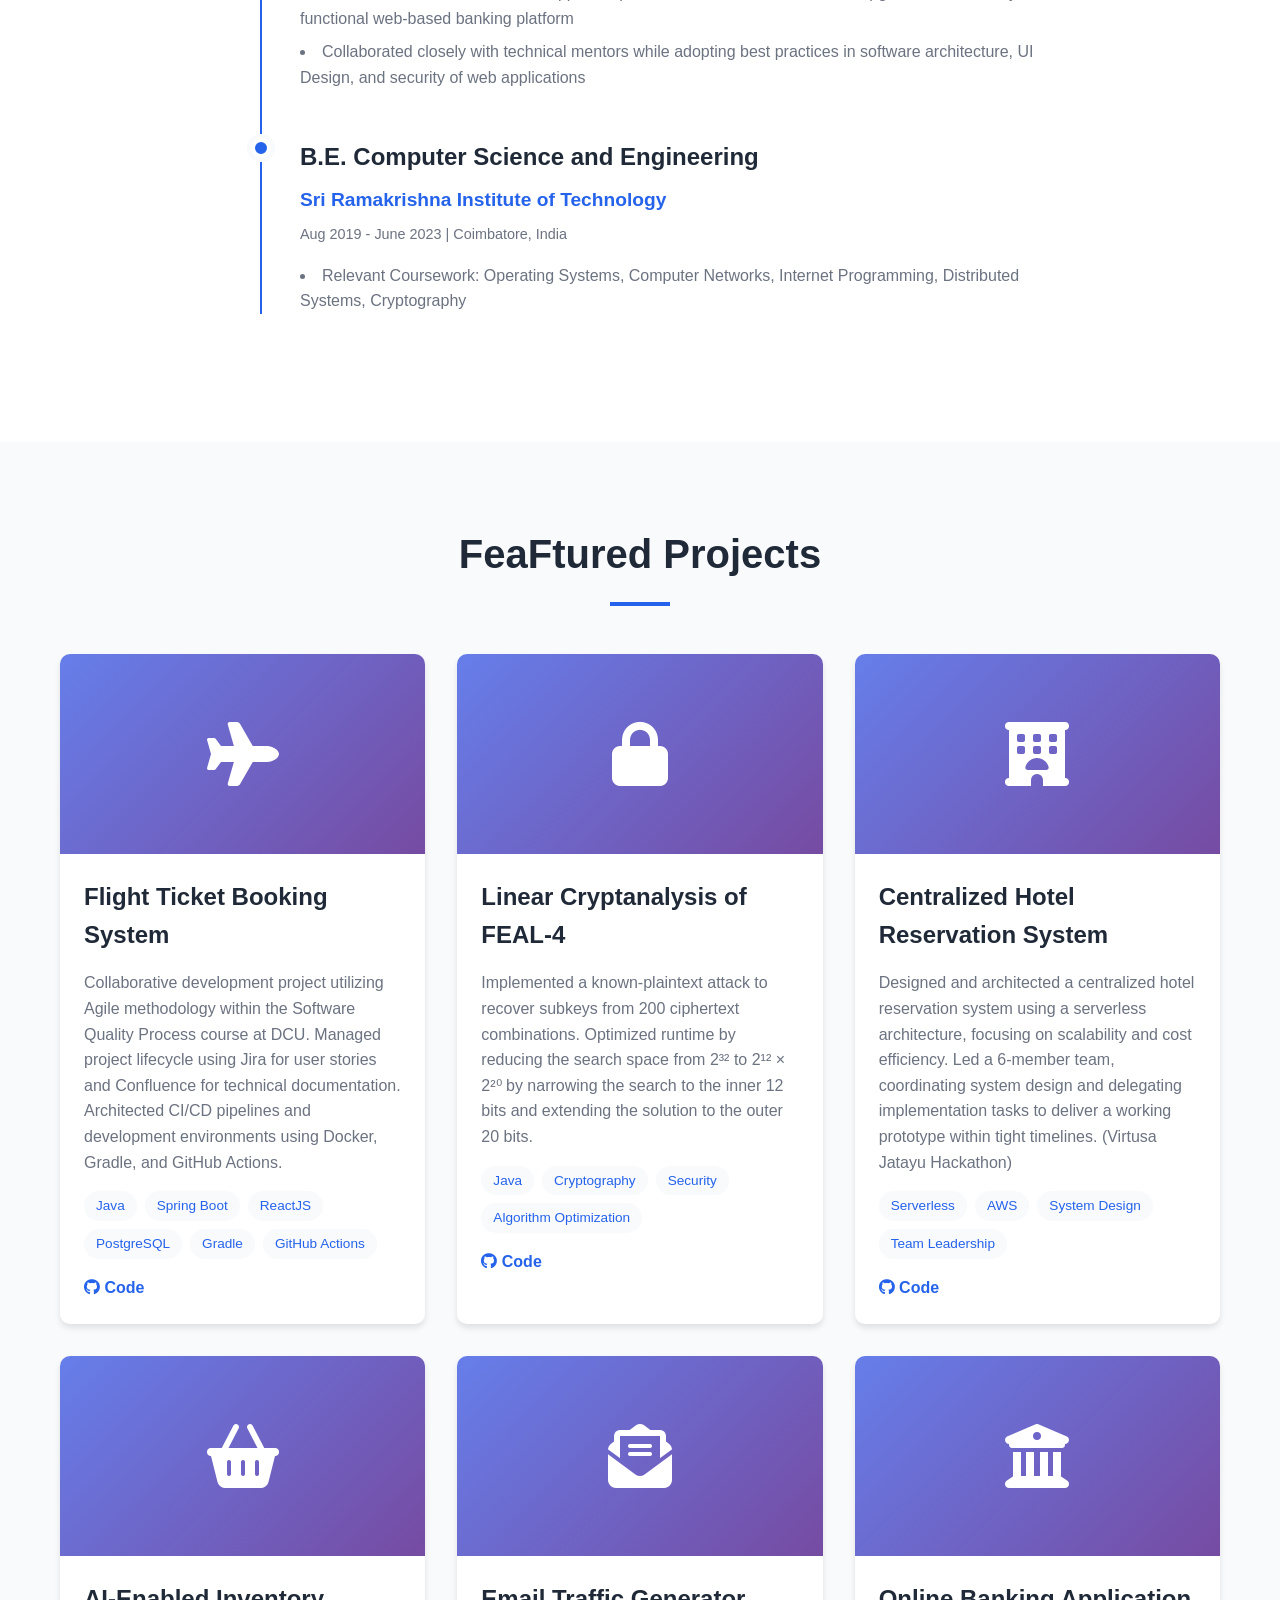
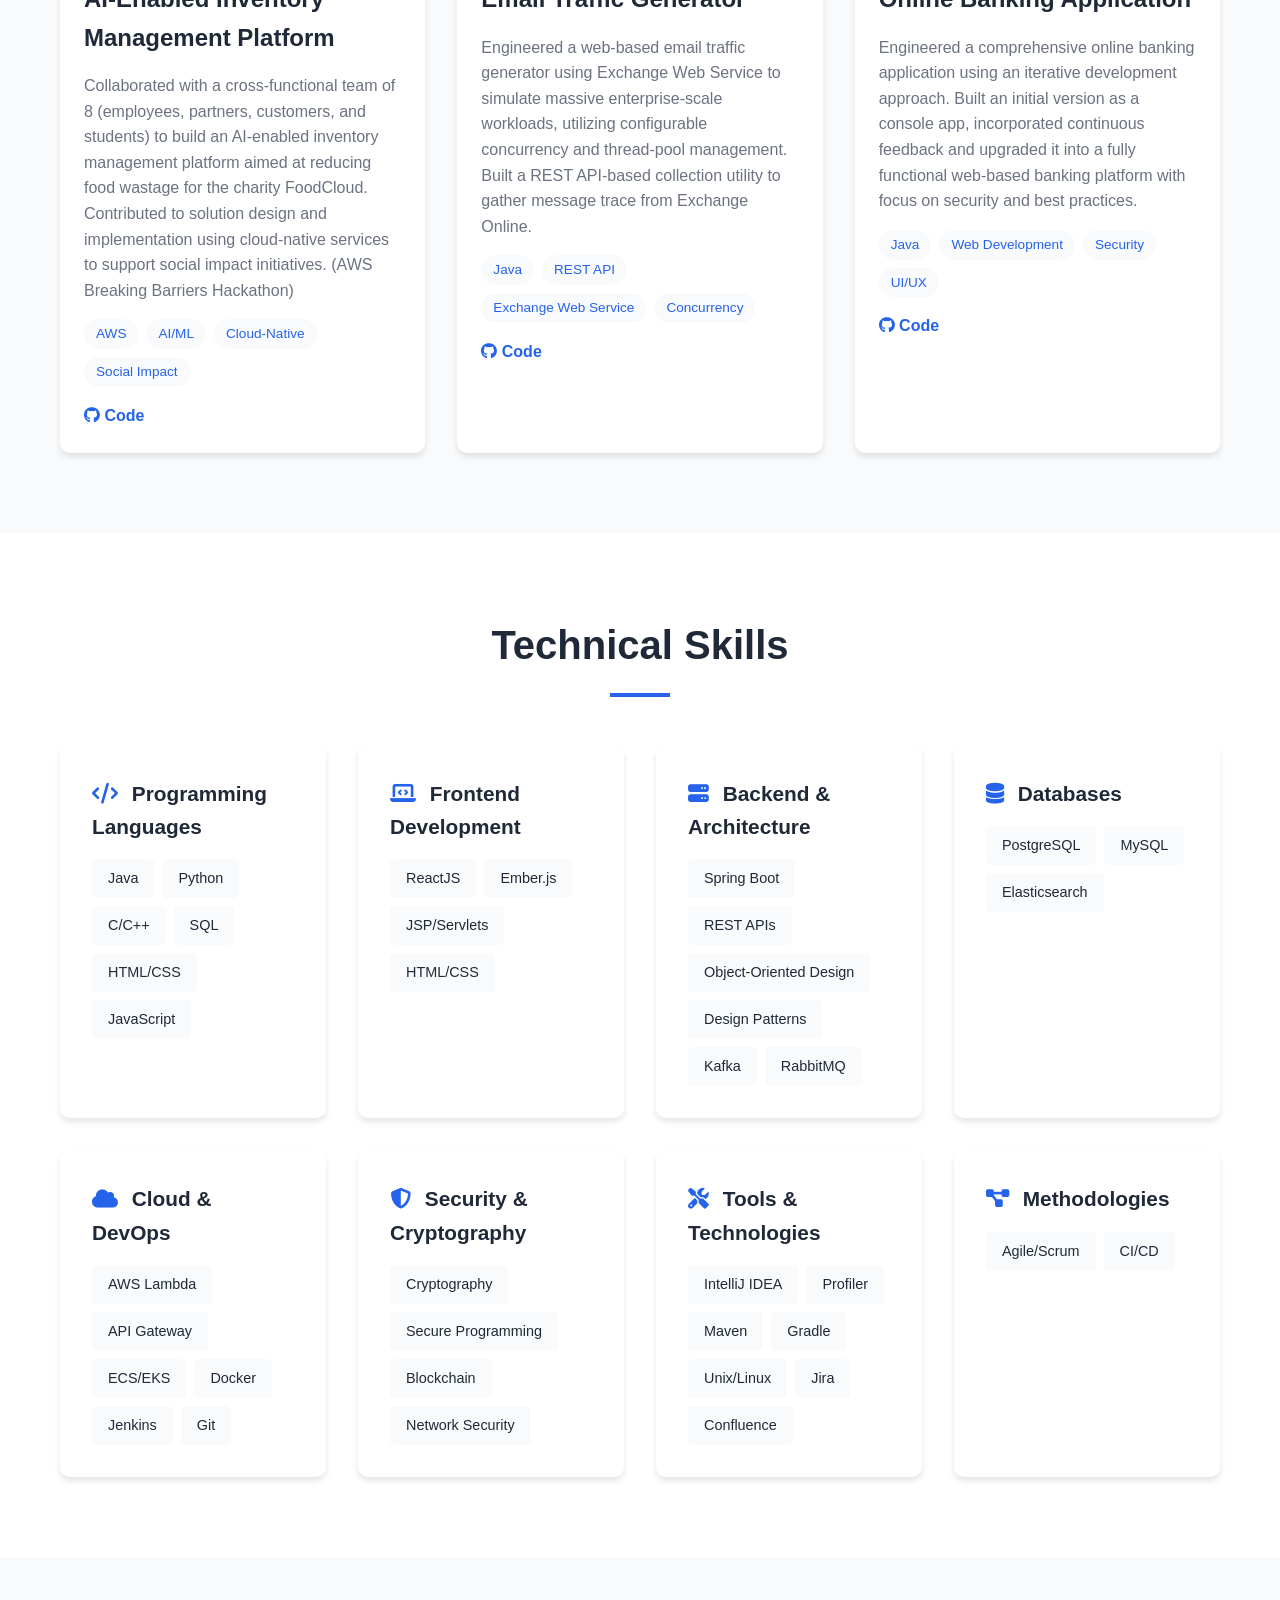
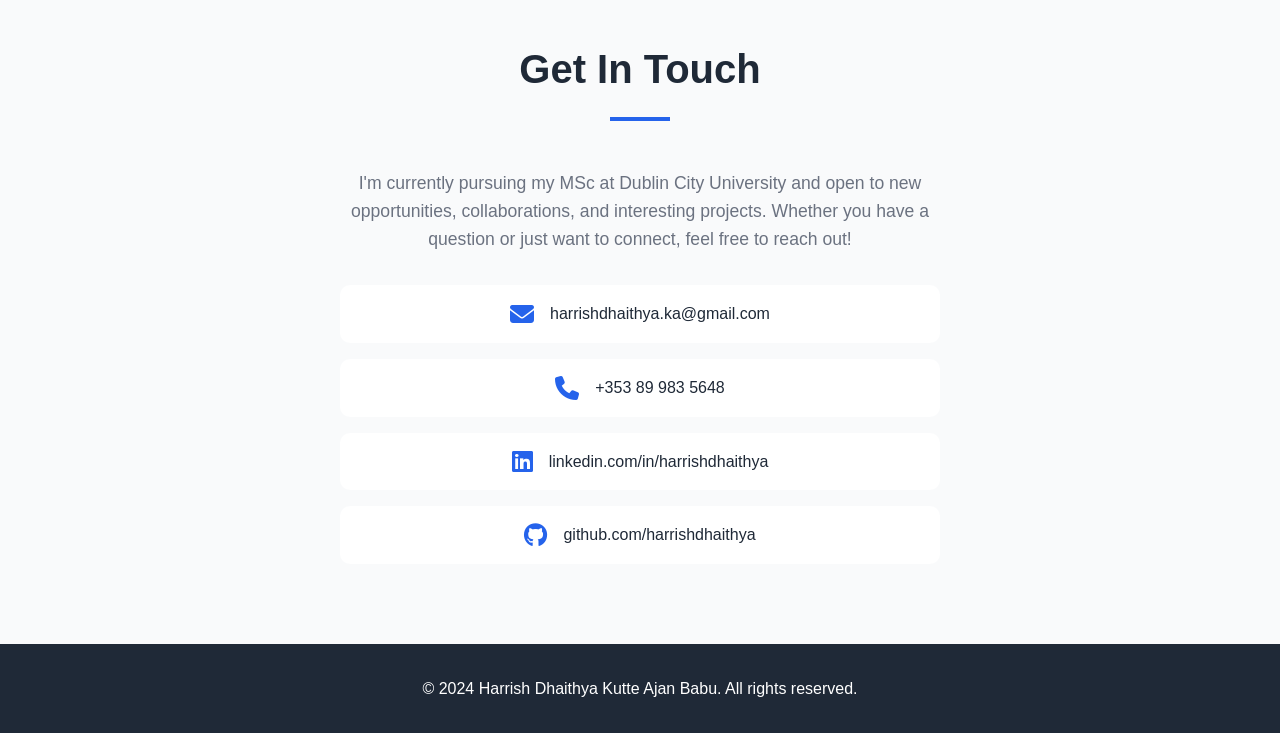
==== commit f633dc85: "Update portfolio website" ====
--- a/docs/index.html
+++ b/docs/index.html
@@ -71,17 +71,14 @@
                         <div class="highlight-item">
                             <i class="fas fa-shield-alt"></i>
                             <h4>Security Focused</h4>
-                            <p>Specializing in secure software engineering and cryptography</p>
                         </div>
                         <div class="highlight-item">
                             <i class="fas fa-tachometer-alt"></i>
-                            <h4>Performance Optimizer</h4>
-                            <p>Contributed to various high impact team initiatives to improve the performance of the production systems</p>
+                            <h4>Performance Optimisation</h4>
                         </div>
                         <div class="highlight-item">
                             <i class="fas fa-users-cog"></i>
                             <h4>Team Collaborator</h4>
-                            <p>Experience leading teams and coordinating releases</p>
                         </div>
                     </div>
                 </div>
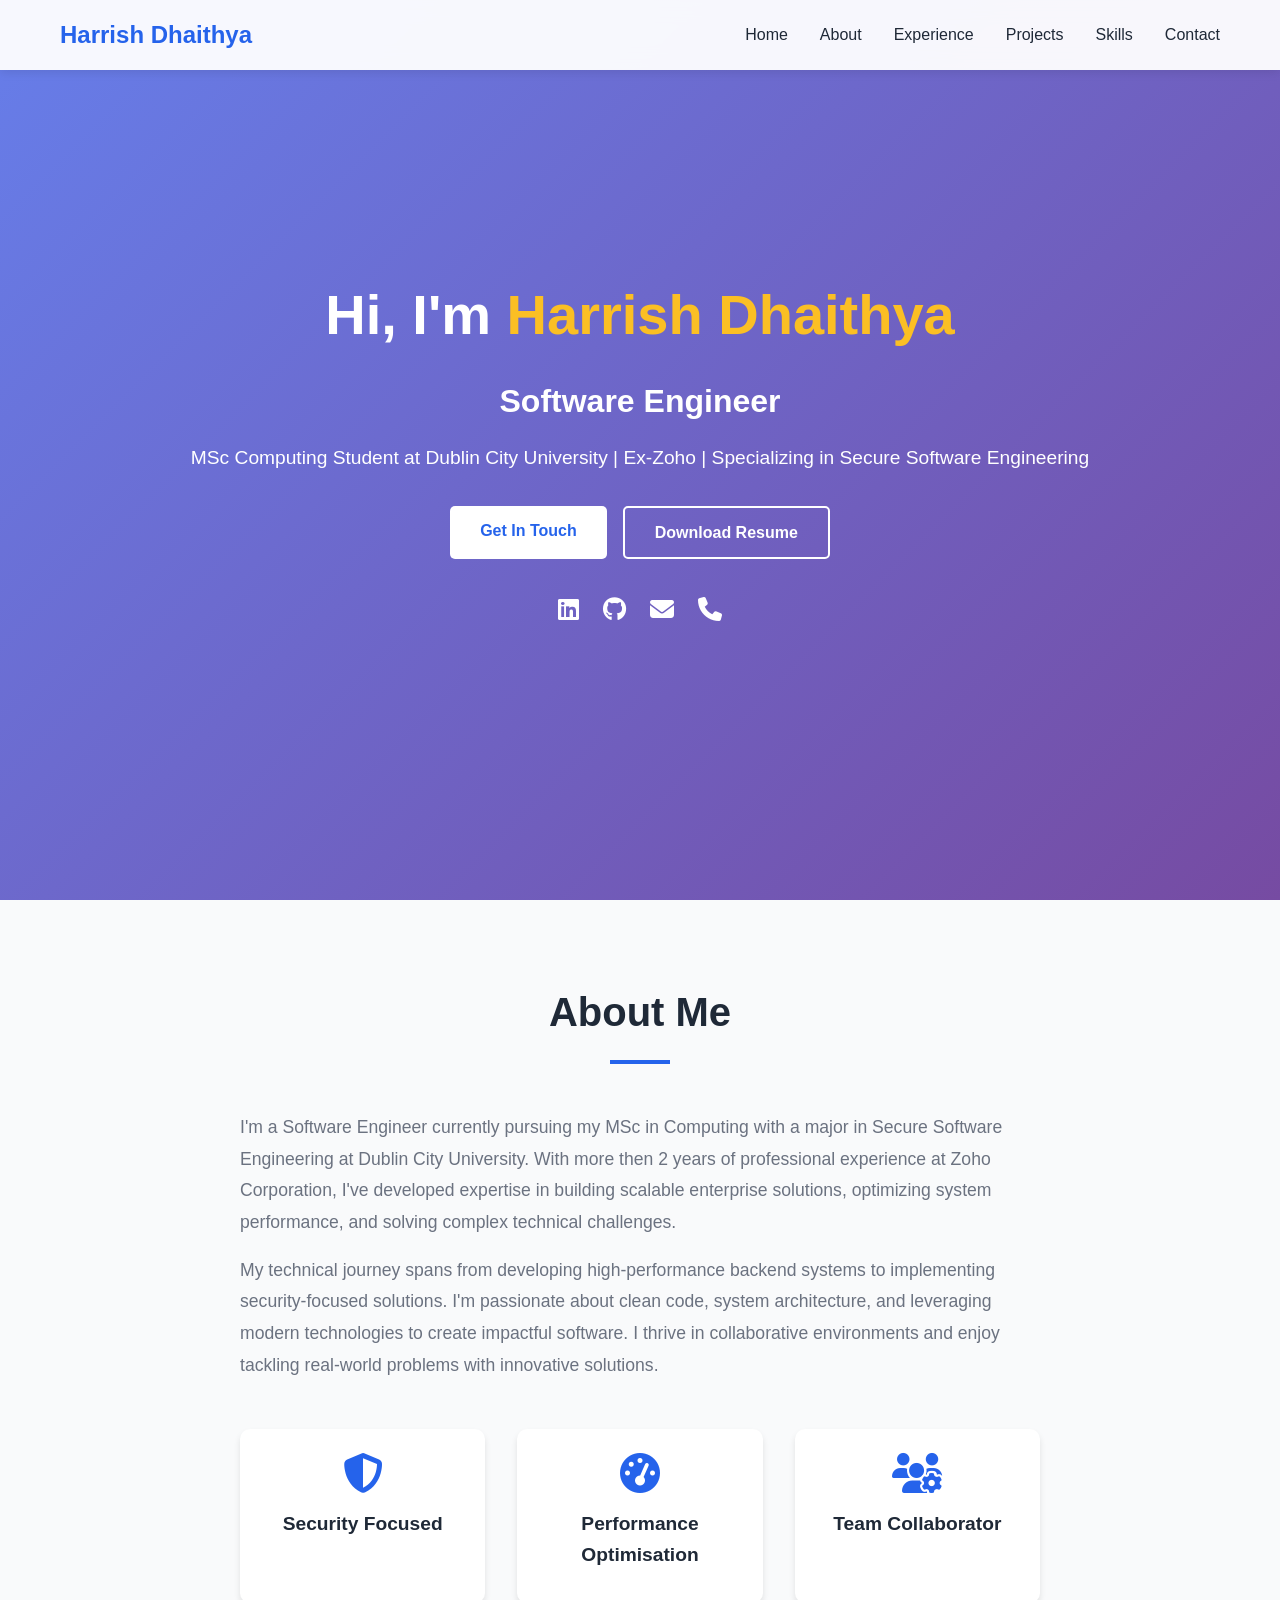
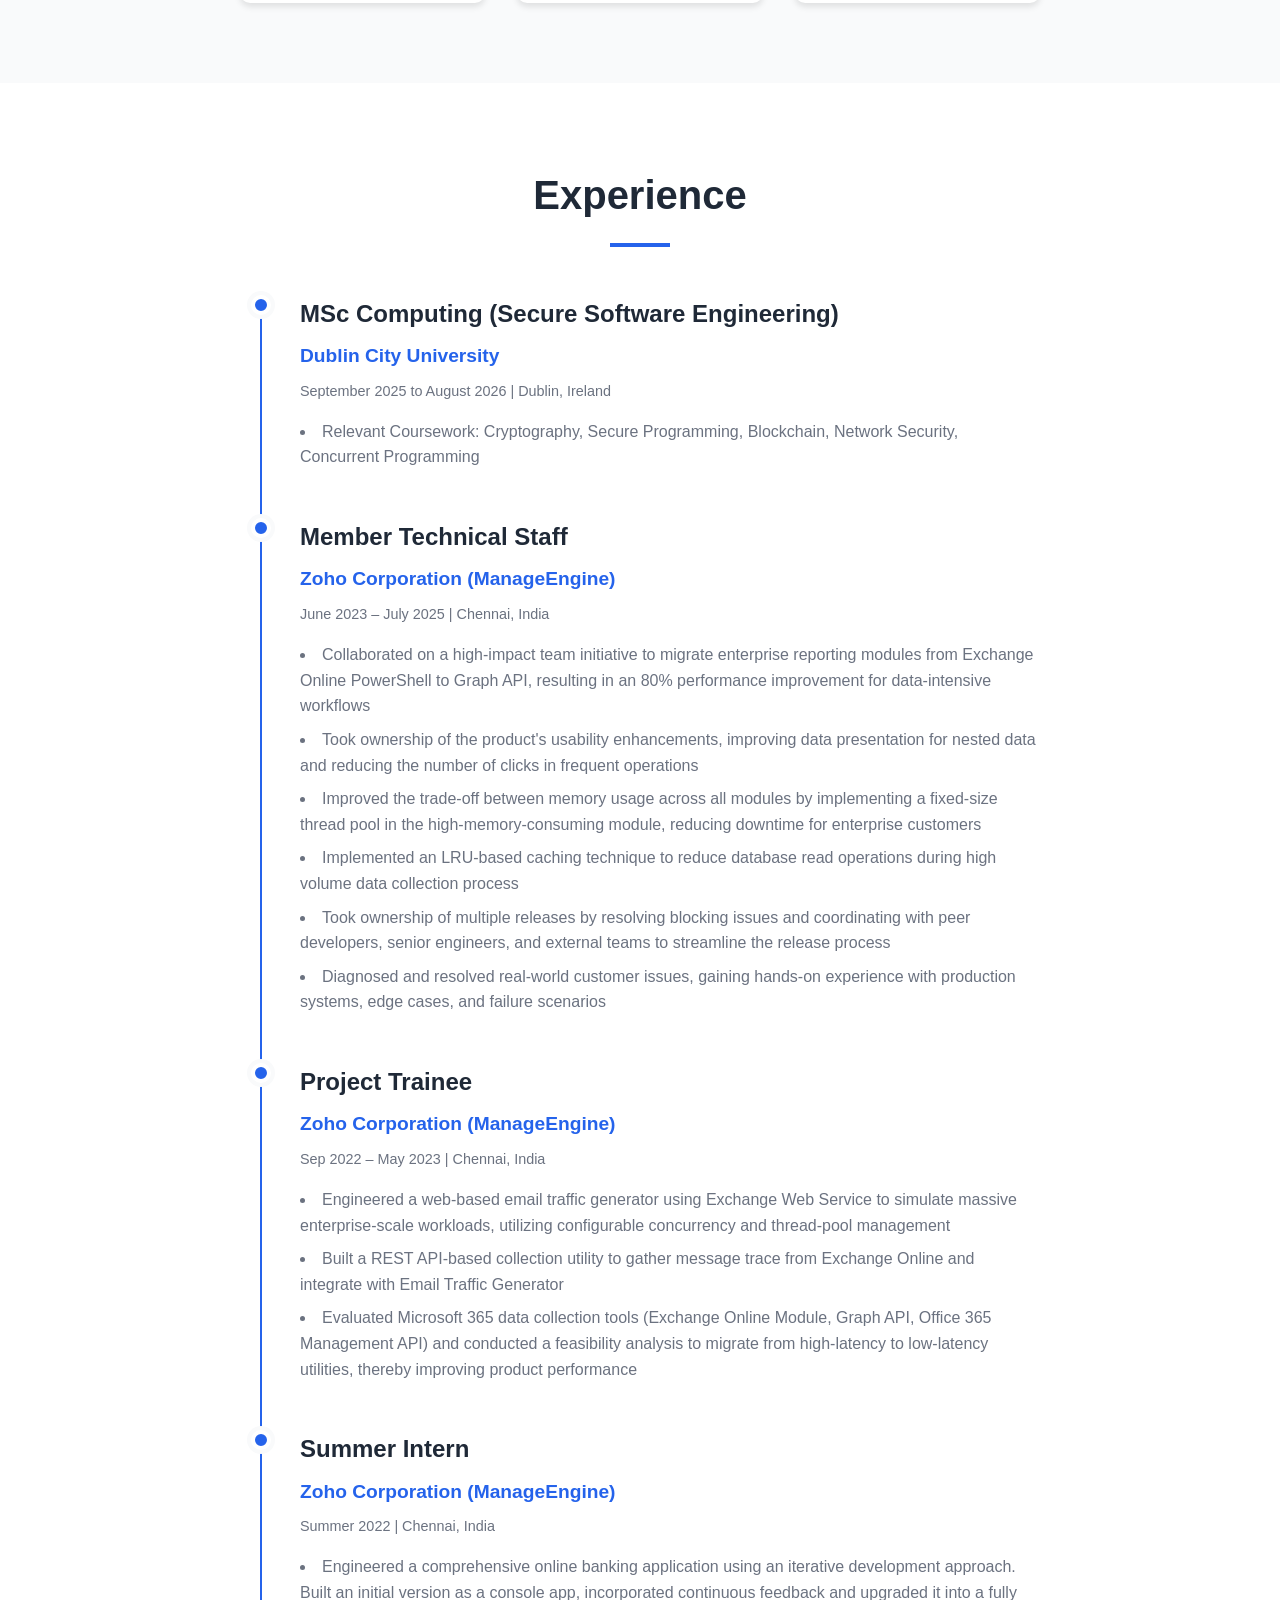
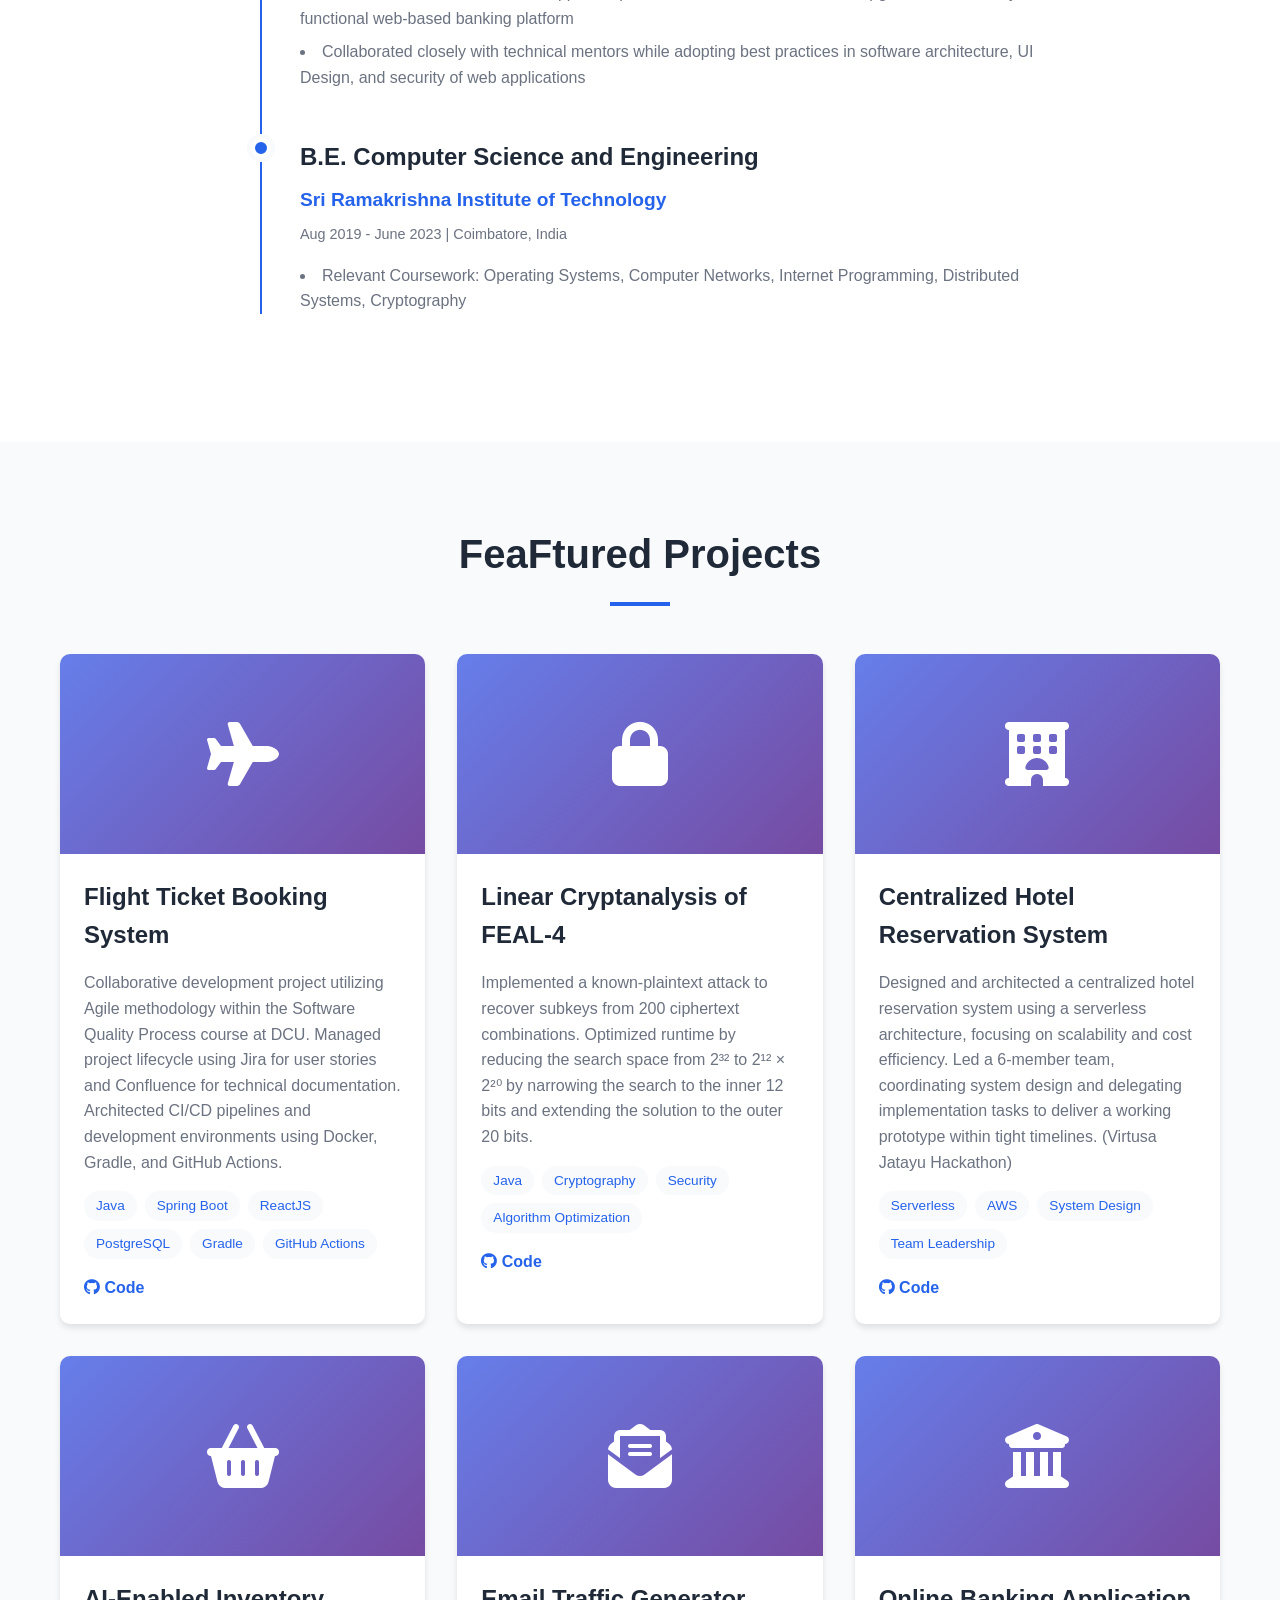
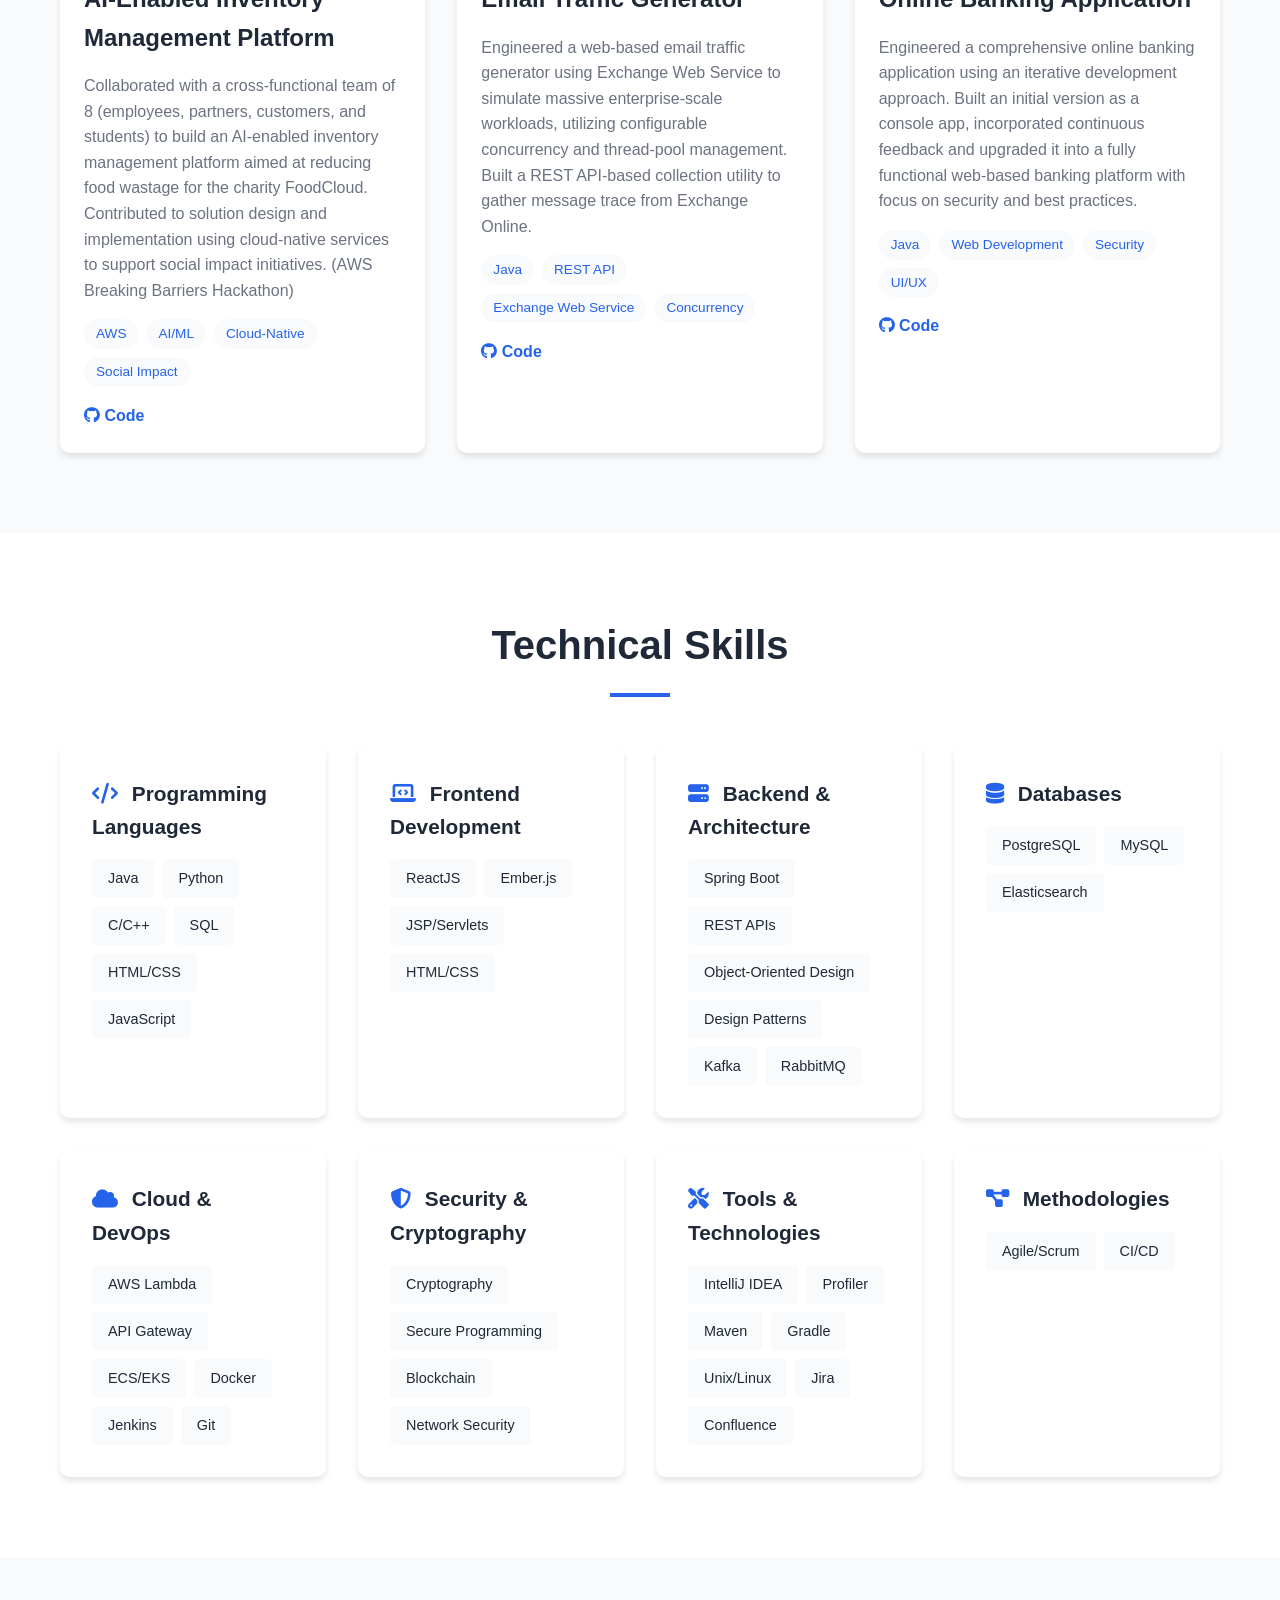
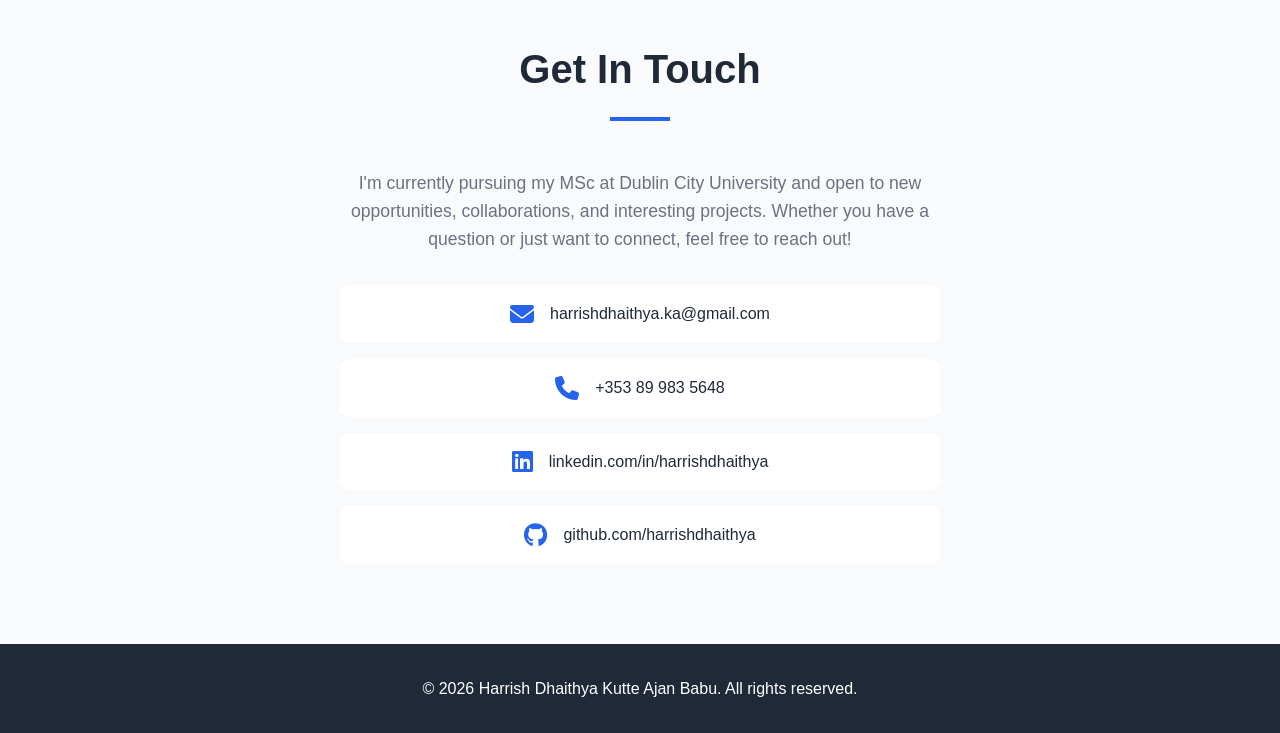
==== commit eefc2633: "updated copyright" ====
--- a/docs/index.html
+++ b/docs/index.html
@@ -413,7 +413,7 @@
     <!-- Footer -->
     <footer class="footer">
         <div class="container">
-            <p>&copy; 2024 Harrish Dhaithya Kutte Ajan Babu. All rights reserved.</p>
+            <p>&copy; 2026 Harrish Dhaithya Kutte Ajan Babu. All rights reserved.</p>
         </div>
     </footer>
 
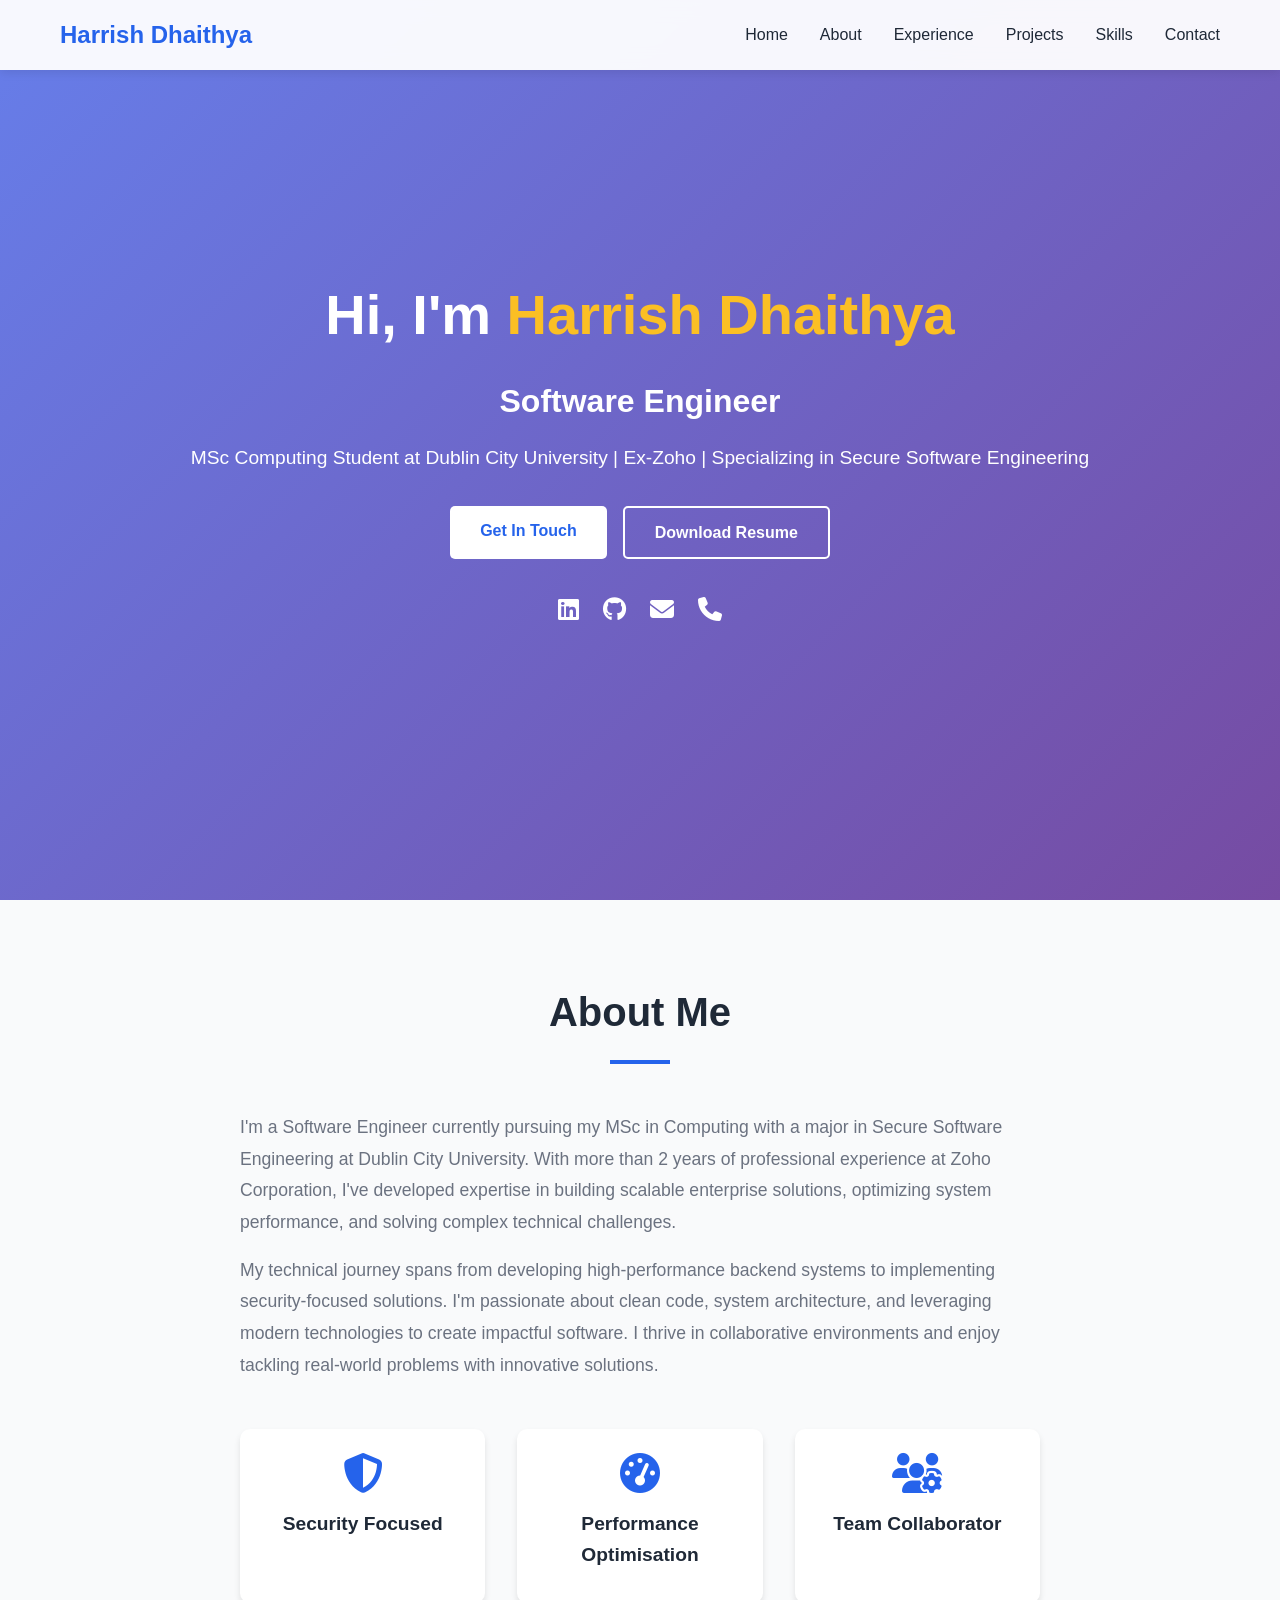
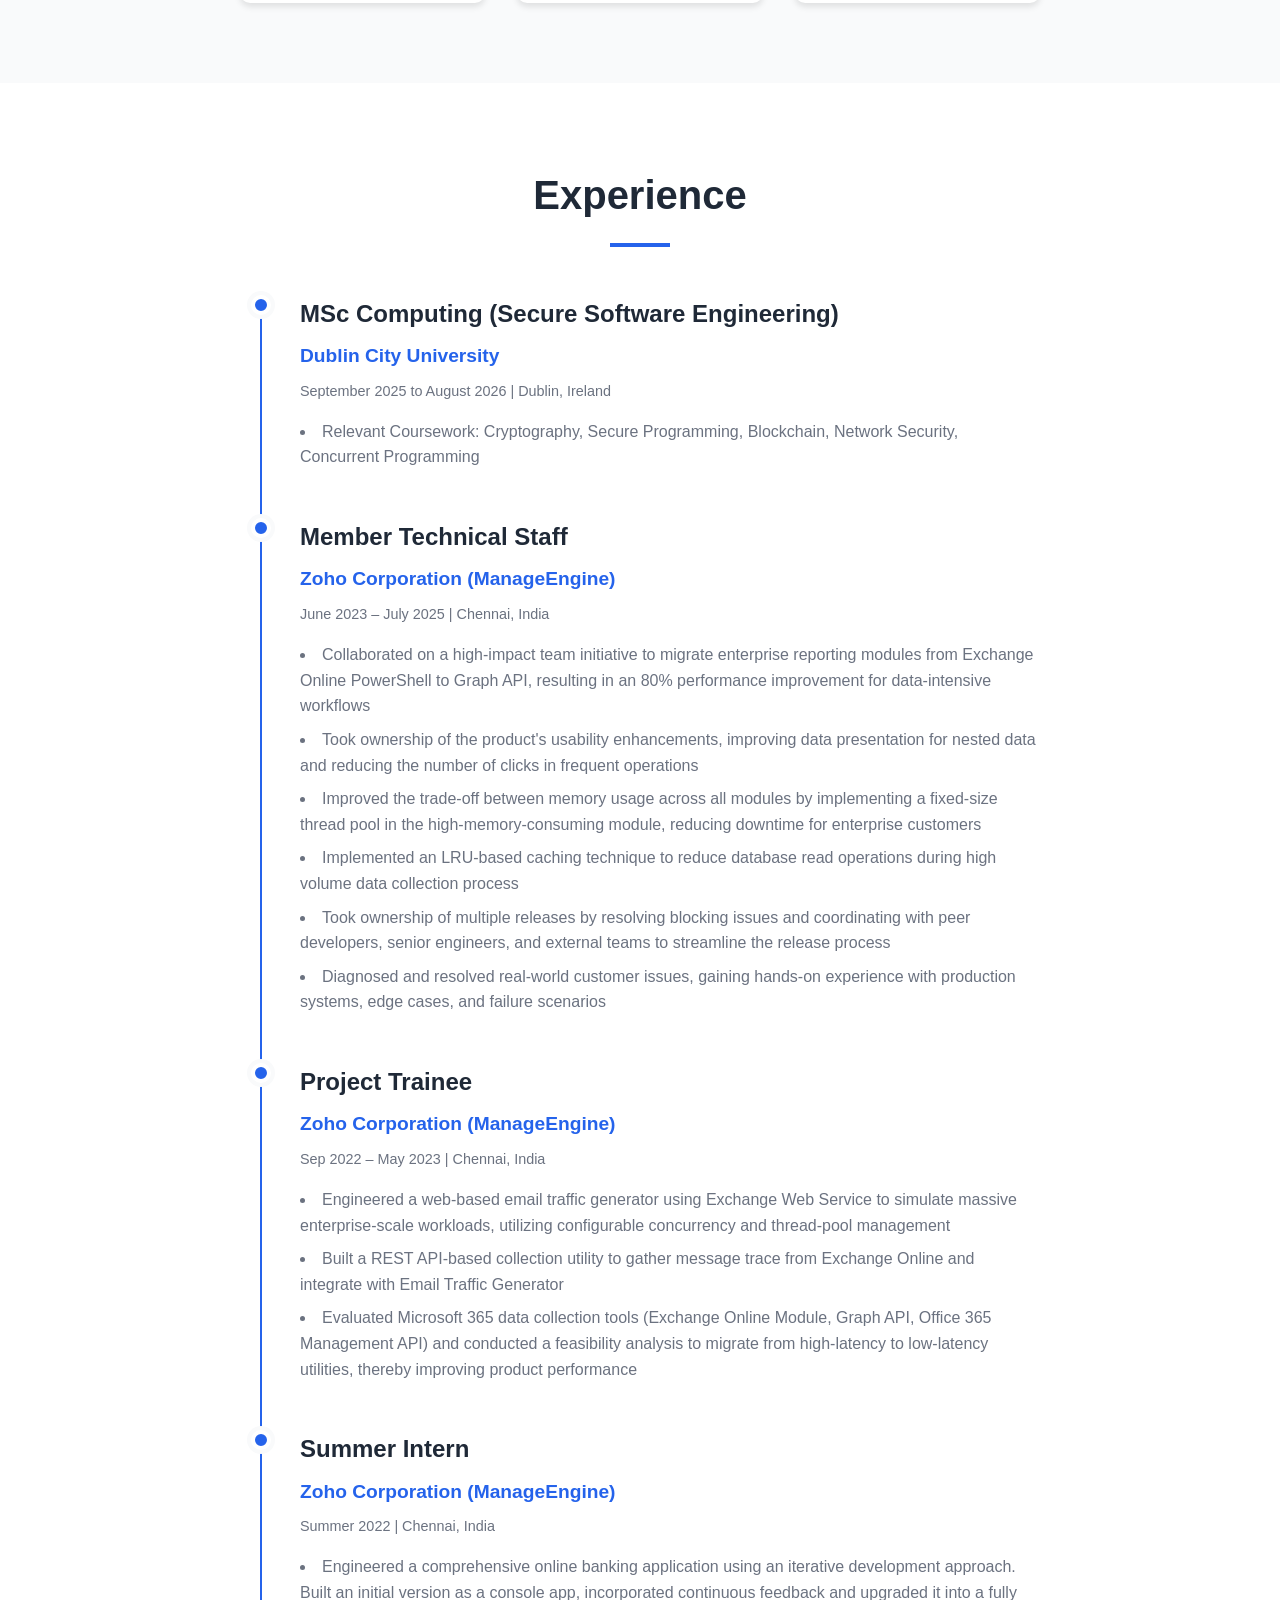
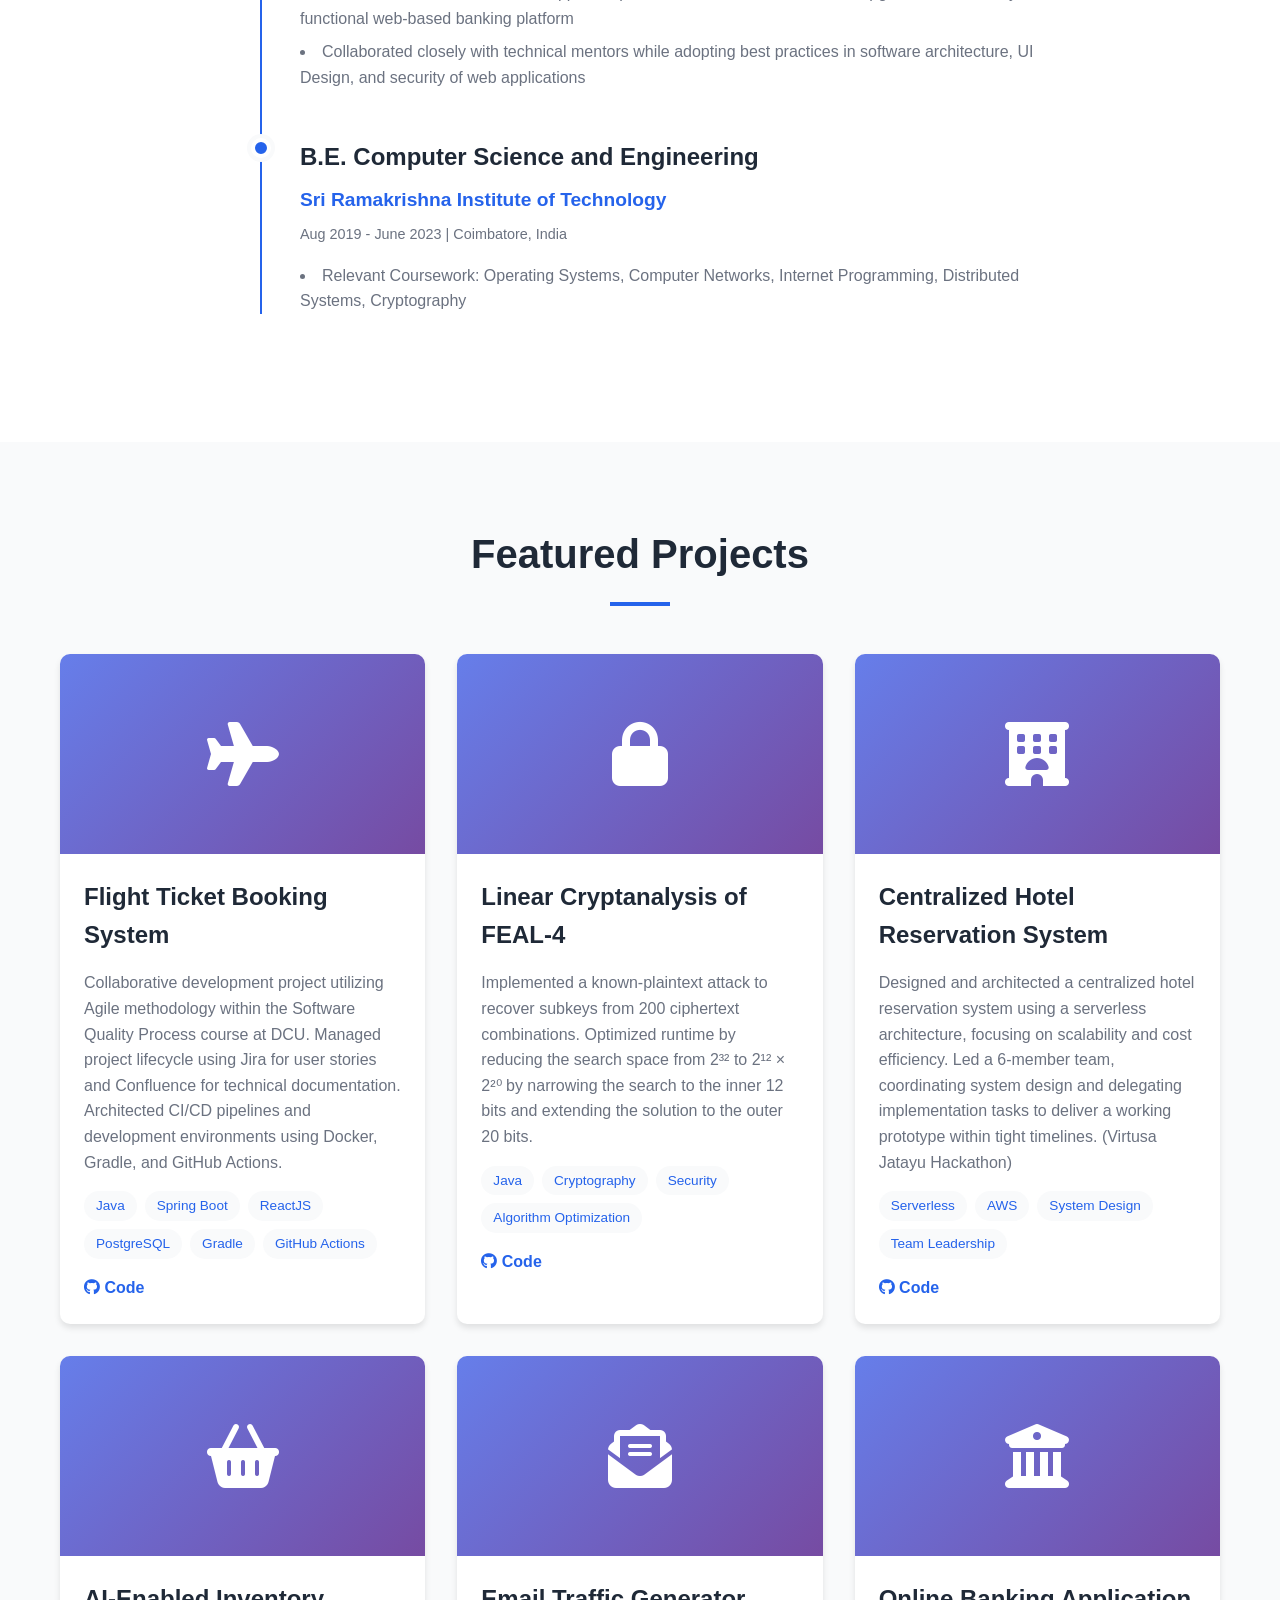
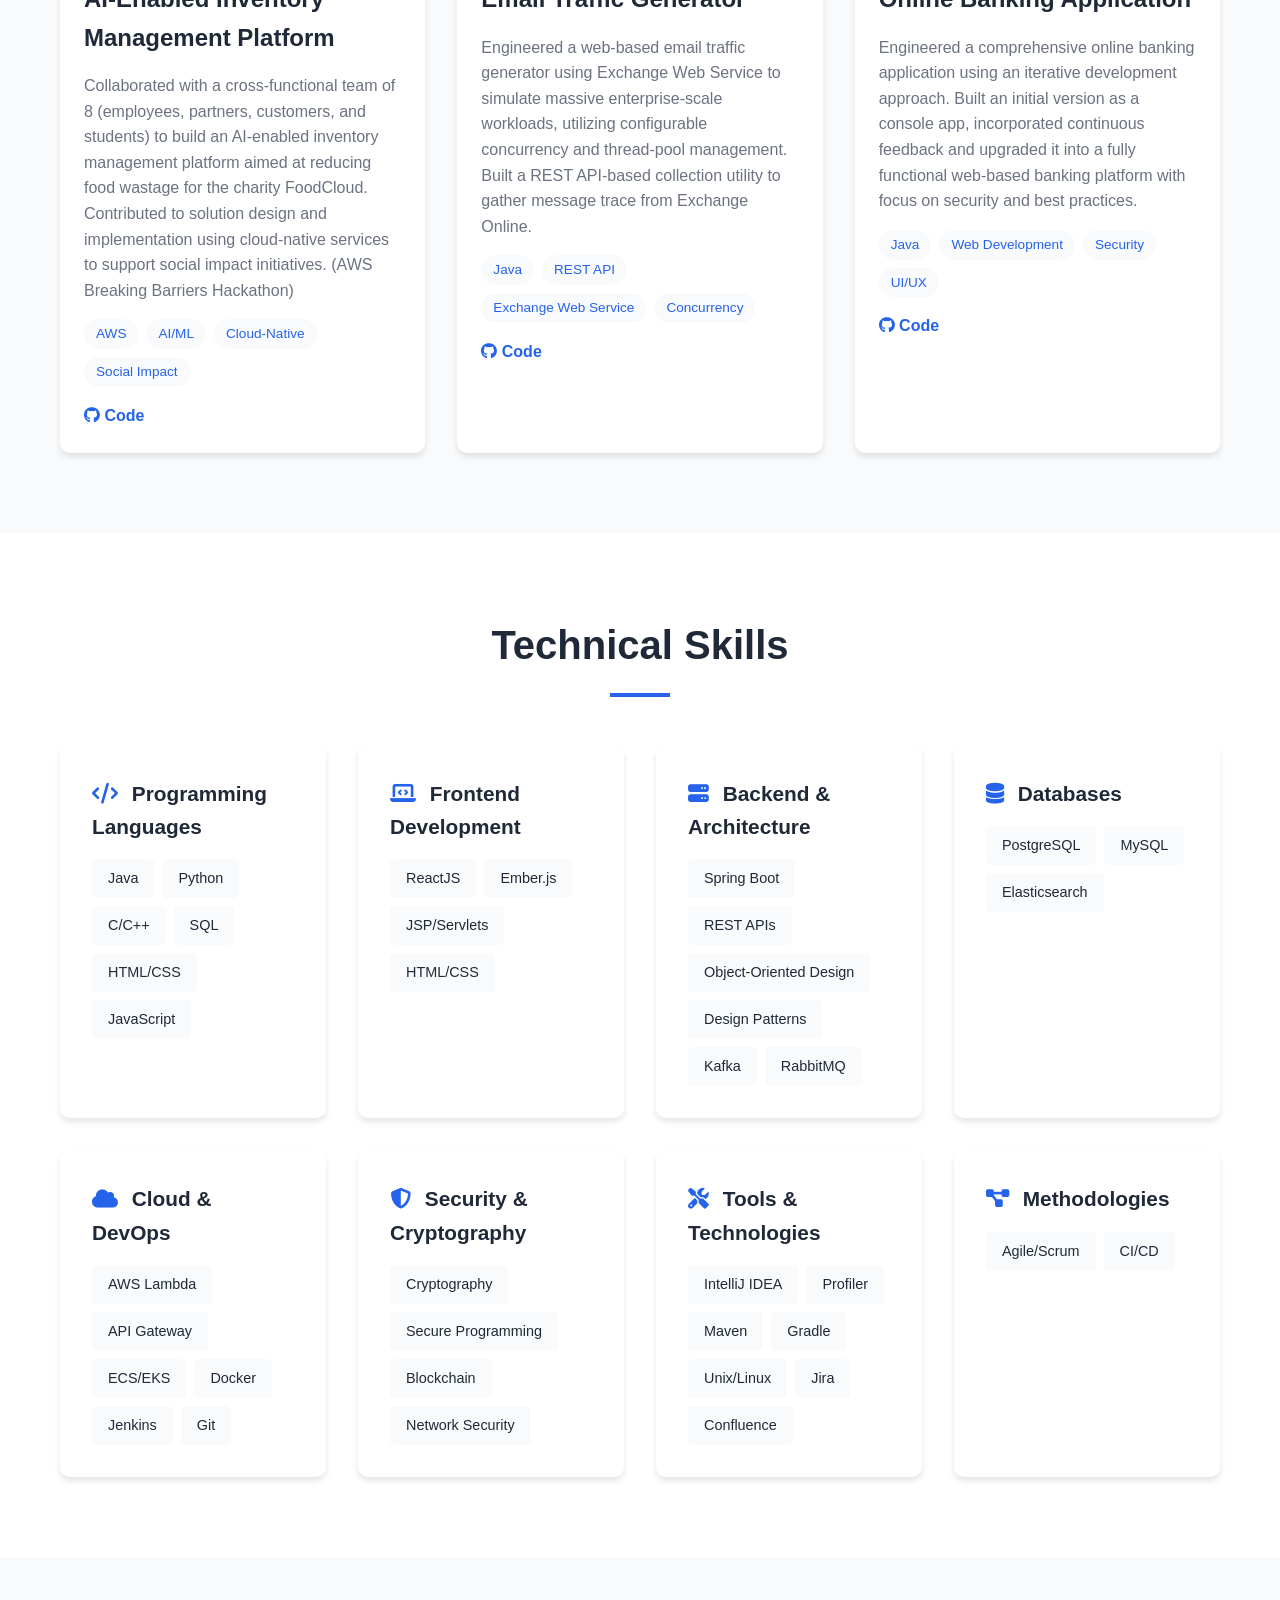
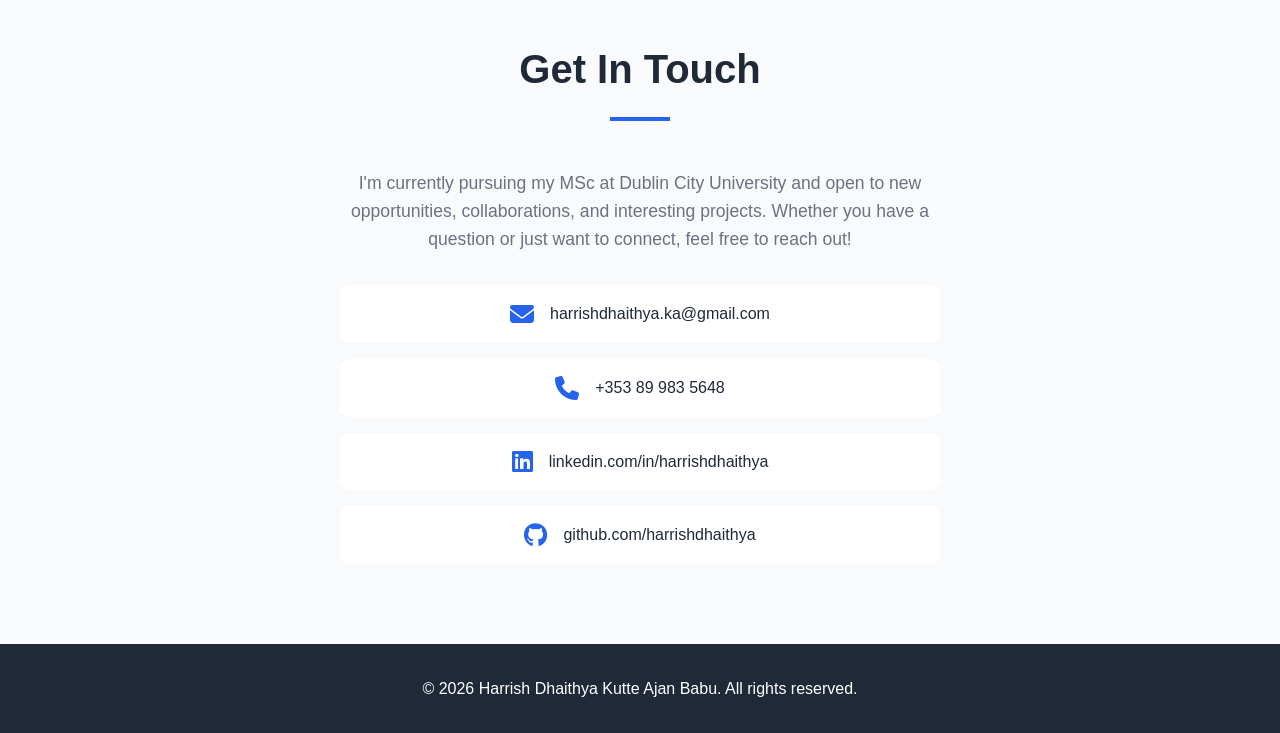
==== commit 70659c27: "Fix typos in index.html" ====
--- a/docs/index.html
+++ b/docs/index.html
@@ -59,7 +59,7 @@
                 <div class="about-text">
                     <p>
                         I'm a Software Engineer currently pursuing my MSc in Computing with a major in Secure Software Engineering at Dublin City University. 
-                        With more then 2 years of professional experience at Zoho Corporation, I've developed expertise in building scalable enterprise solutions, 
+                        With more than 2 years of professional experience at Zoho Corporation, I've developed expertise in building scalable enterprise solutions, 
                         optimizing system performance, and solving complex technical challenges.
                     </p>
                     <p>
@@ -166,7 +166,7 @@
     <!-- Projects Section -->
     <section id="projects" class="projects">
         <div class="container">
-            <h2 class="section-title">FeaFtured Projects</h2>
+            <h2 class="section-title">Featured Projects</h2>
             <div class="projects-grid">
                 <div class="project-card">
                     <div class="project-image">
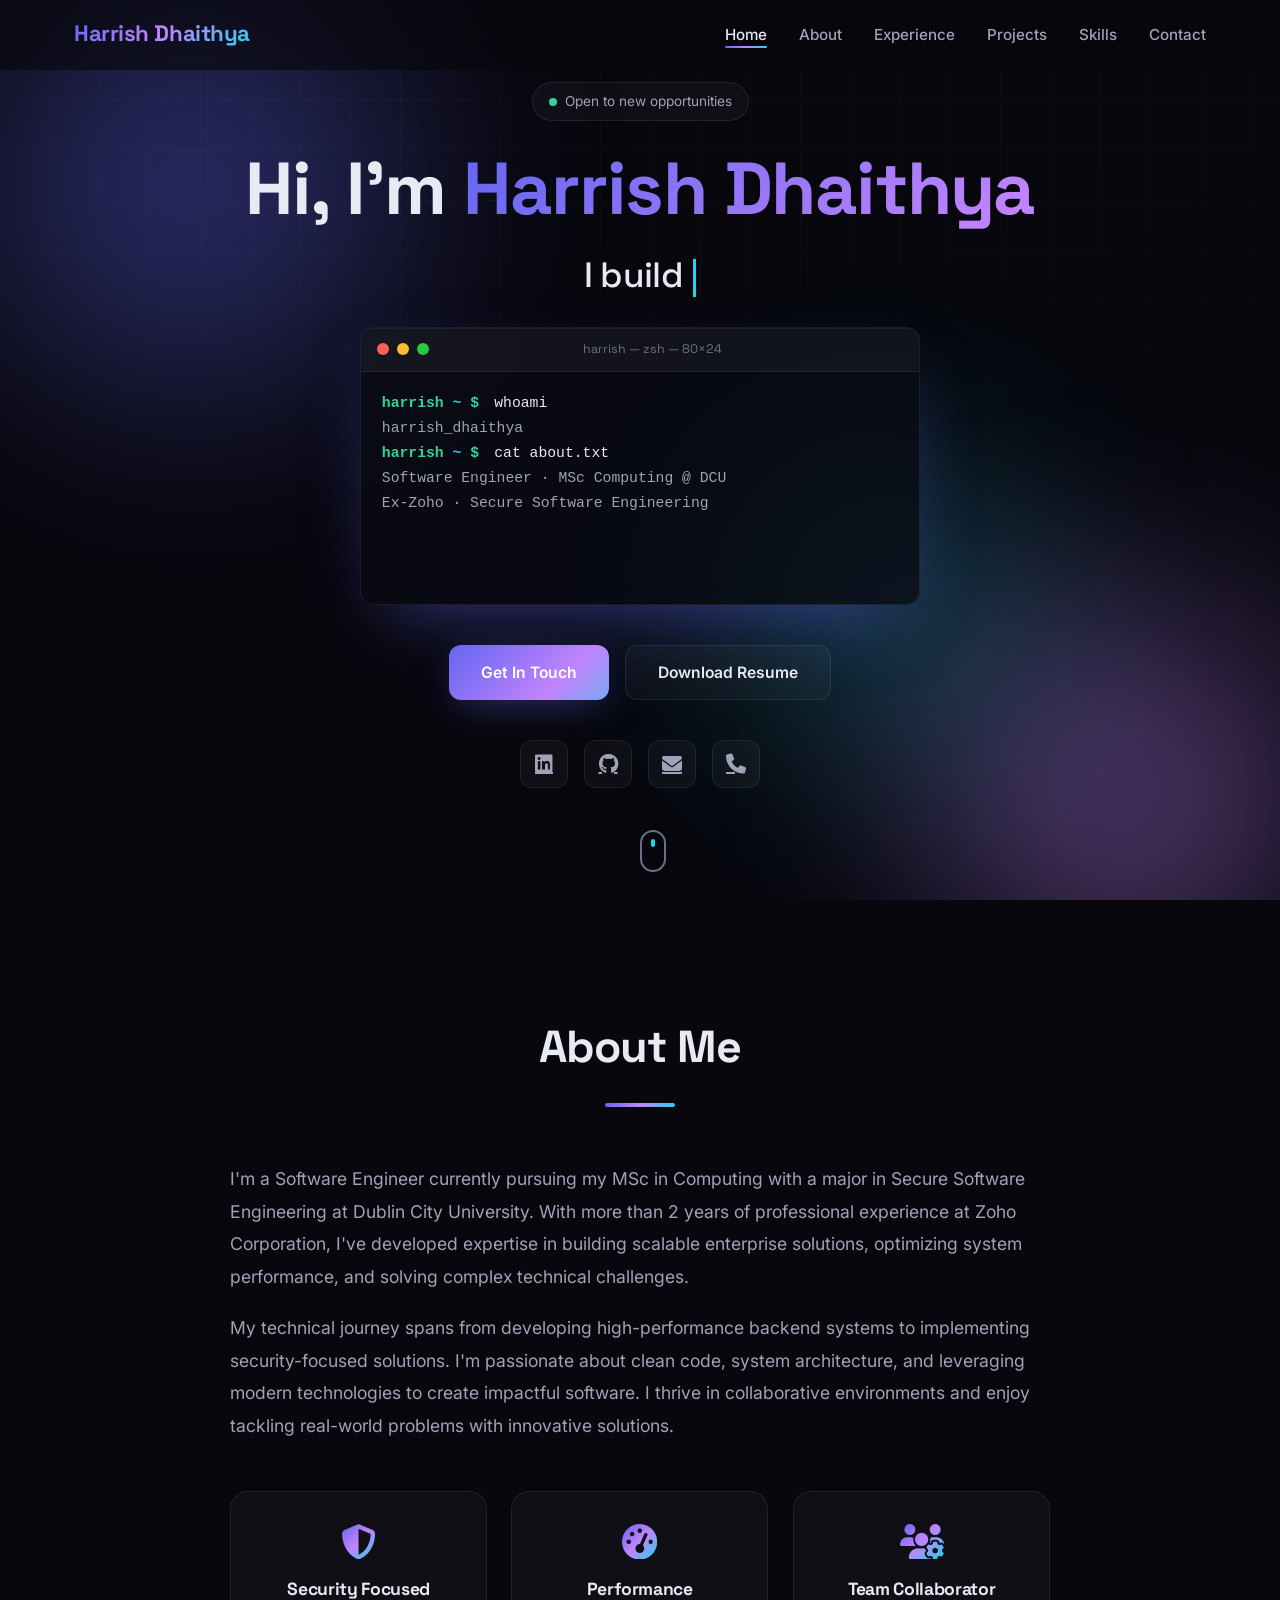
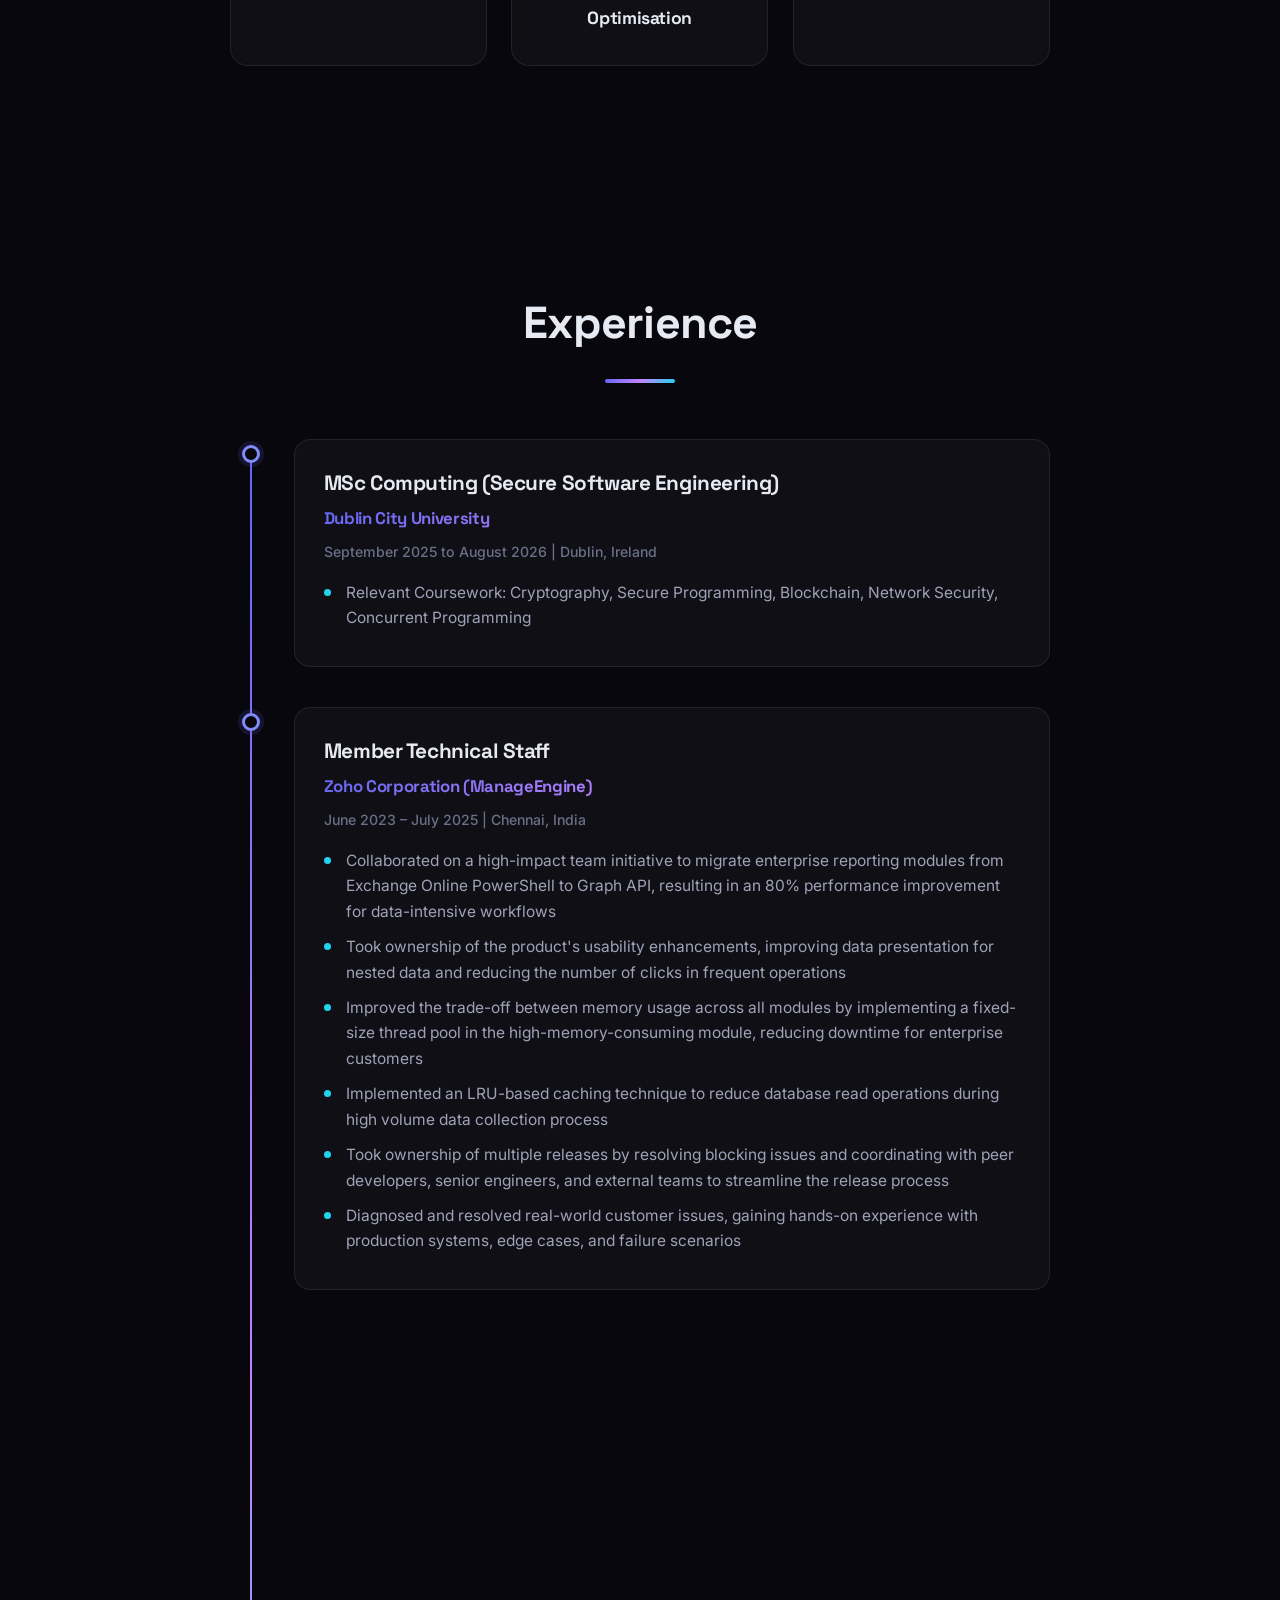
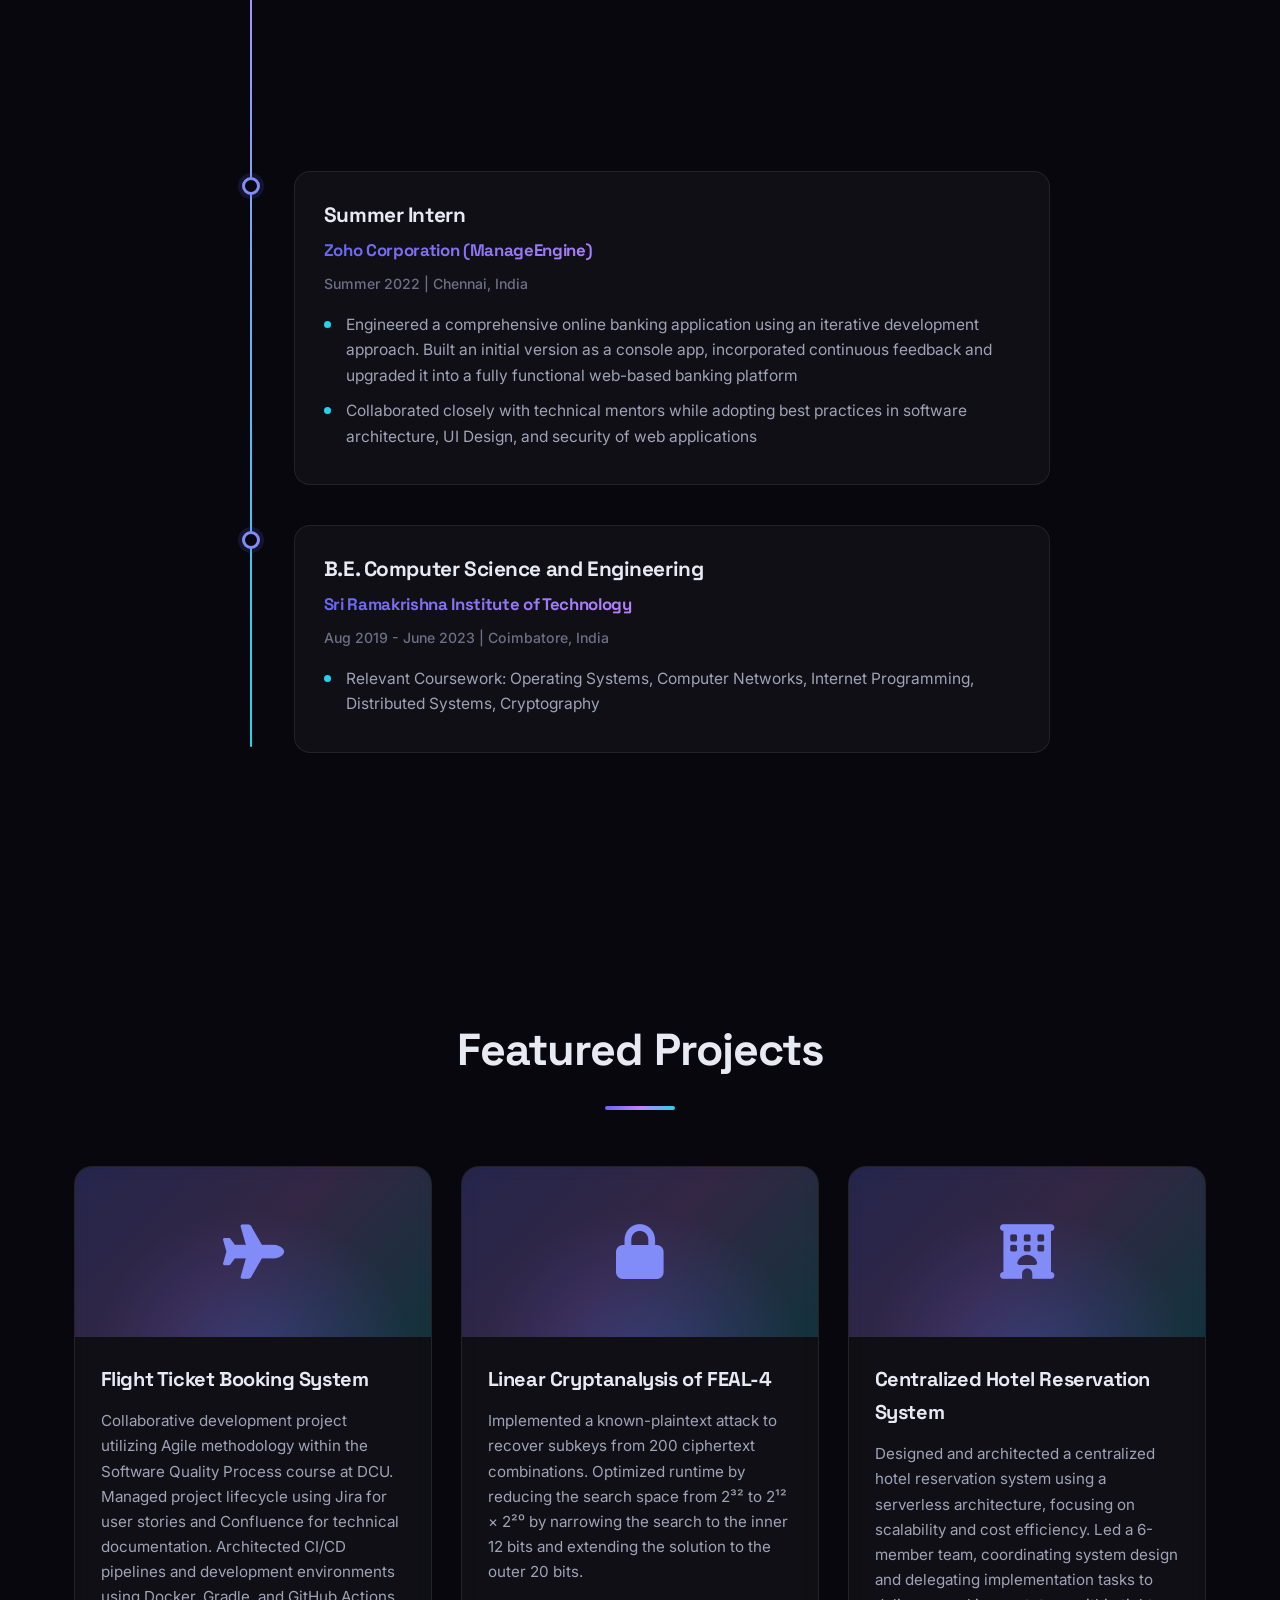
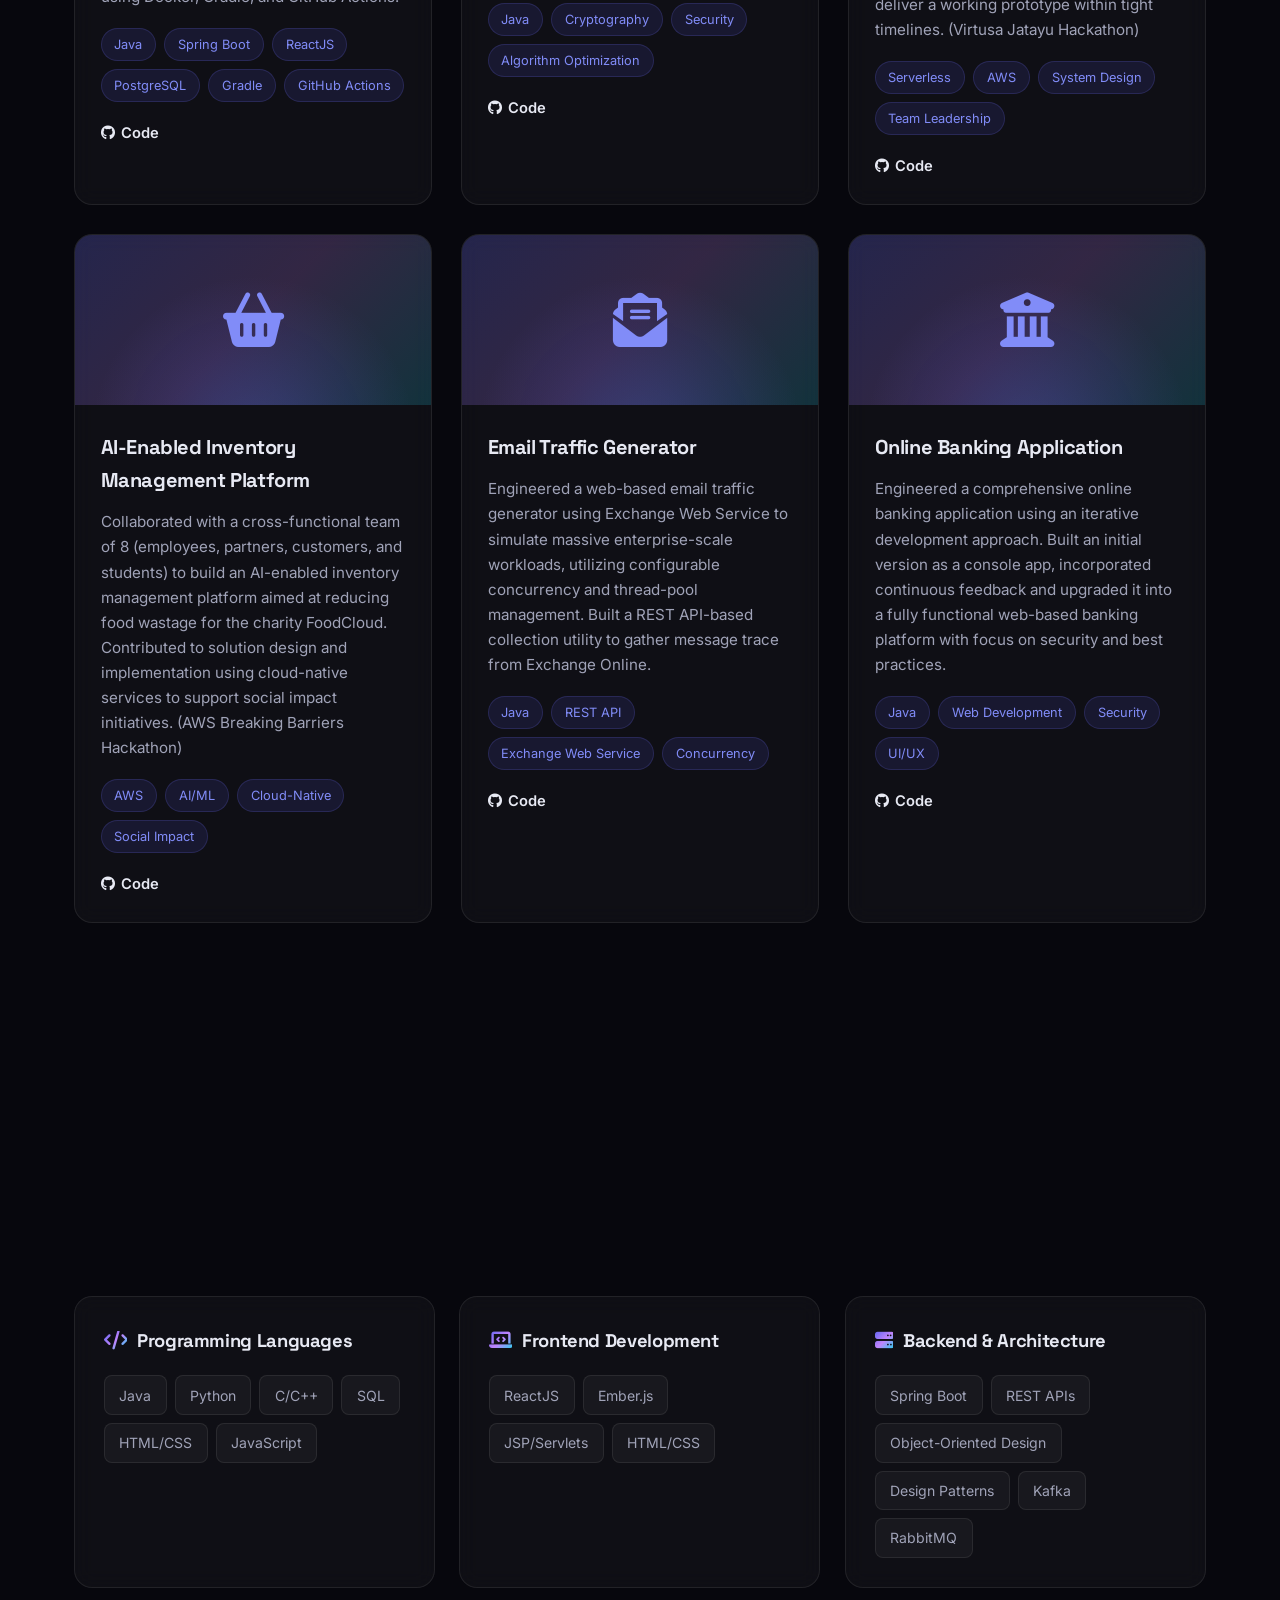
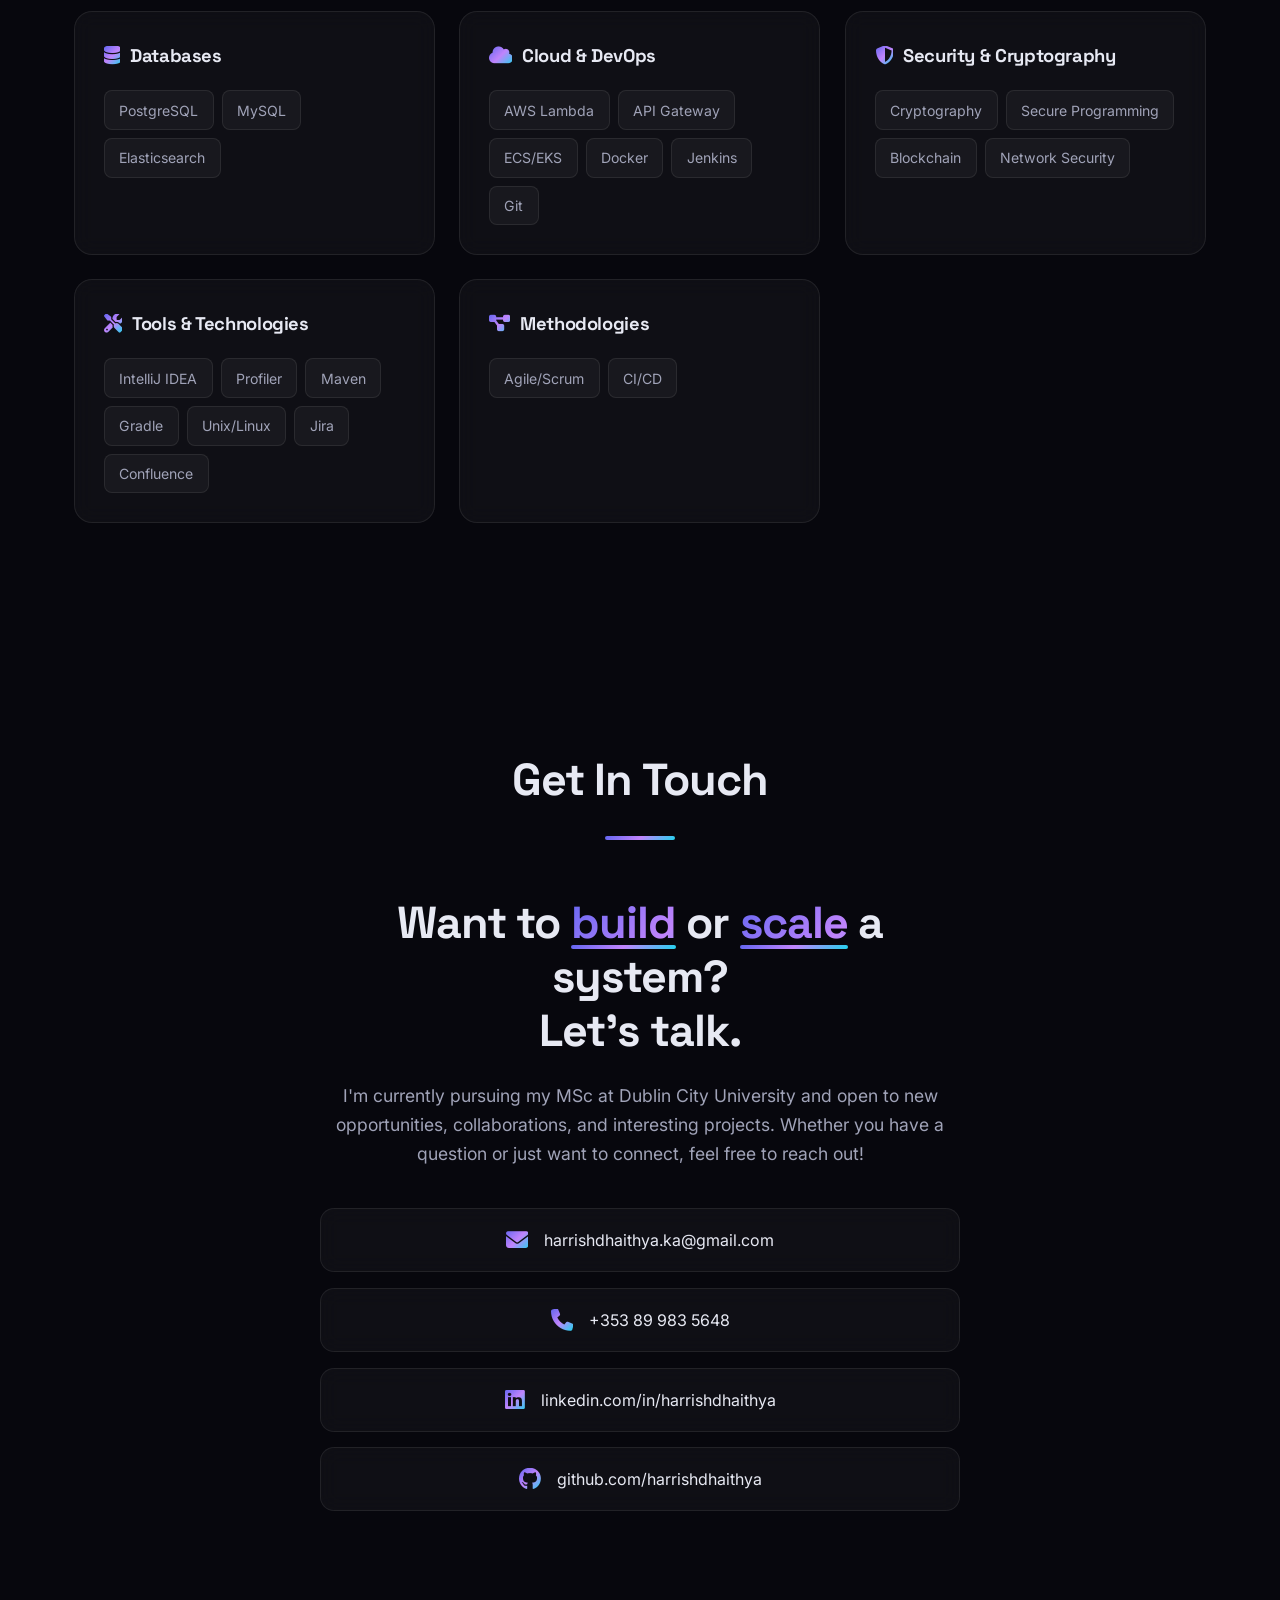
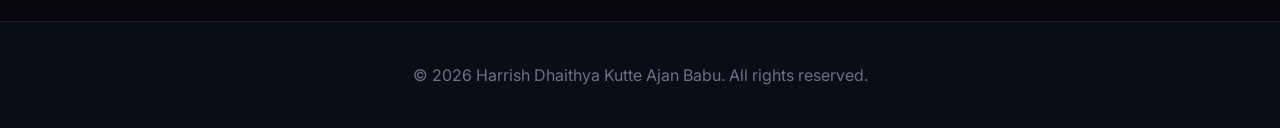
==== commit f51f14d2: "modernised portfolio" ====
--- a/docs/index.html
+++ b/docs/index.html
@@ -3,11 +3,29 @@
 <head>
     <meta charset="UTF-8">
     <meta name="viewport" content="width=device-width, initial-scale=1.0">
-    <title>Harrish - Software Engineer Portfolio</title>
+    <meta name="description" content="Harrish Dhaithya — Software Engineer specializing in secure, high-performance software. MSc Computing @ DCU, Ex-Zoho.">
+    <meta name="theme-color" content="#0a0a12">
+    <title>Harrish Dhaithya — Software Engineer</title>
+    <link rel="preconnect" href="https://fonts.googleapis.com">
+    <link rel="preconnect" href="https://fonts.gstatic.com" crossorigin>
+    <link href="https://fonts.googleapis.com/css2?family=Inter:wght@400;500;600;700&family=Space+Grotesk:wght@500;600;700&display=swap" rel="stylesheet">
     <link rel="stylesheet" href="styles.css">
     <link rel="stylesheet" href="https://cdnjs.cloudflare.com/ajax/libs/font-awesome/6.4.0/css/all.min.css">
 </head>
 <body>
+    <!-- Scroll progress bar -->
+    <div class="scroll-progress" id="scrollProgress"></div>
+
+    <!-- Custom cursor spotlight -->
+    <div class="cursor-glow" id="cursorGlow" aria-hidden="true"></div>
+
+    <!-- Animated aurora background -->
+    <div class="aurora" aria-hidden="true">
+        <span class="aurora-blob blob-1"></span>
+        <span class="aurora-blob blob-2"></span>
+        <span class="aurora-blob blob-3"></span>
+        <div class="grid-overlay"></div>
+    </div>
     <!-- Navigation -->
     <nav class="navbar">
         <div class="container">
@@ -32,11 +50,20 @@
     <section id="home" class="hero">
         <div class="container">
             <div class="hero-content">
+                <span class="hero-badge"><span class="status-dot"></span> Open to new opportunities</span>
                 <h1 class="hero-title">Hi, I'm <span class="highlight">Harrish Dhaithya</span></h1>
-                <h2 class="hero-subtitle">Software Engineer</h2>
-                <p class="hero-description">
-                    MSc Computing Student at Dublin City University | Ex-Zoho | Specializing in Secure Software Engineering
-                </p>
+                <h2 class="hero-subtitle">I build <span class="typed-role" id="typedRole"></span><span class="type-caret" aria-hidden="true"></span></h2>
+
+                <div class="terminal" id="terminal">
+                    <div class="terminal-bar">
+                        <span class="t-dot t-red"></span>
+                        <span class="t-dot t-yellow"></span>
+                        <span class="t-dot t-green"></span>
+                        <span class="terminal-title">harrish — zsh — 80×24</span>
+                    </div>
+                    <div class="terminal-body" id="terminalBody" aria-hidden="true"></div>
+                </div>
+
                 <div class="hero-buttons">
                     <a href="#contact" class="btn btn-primary">Get In Touch</a>
                     <a href="Harrish___SWE_Resume.pdf" class="btn btn-secondary" download>Download Resume</a>
@@ -49,6 +76,9 @@
                 </div>
             </div>
         </div>
+        <a href="#about" class="scroll-indicator" aria-label="Scroll down">
+            <span class="mouse"><span class="wheel"></span></span>
+        </a>
     </section>
 
     <!-- About Section -->
@@ -387,6 +417,7 @@
         <div class="container">
             <h2 class="section-title">Get In Touch</h2>
             <div class="contact-content">
+                <h3 class="contact-cta">Want to <span class="cta-word">build</span> or <span class="cta-word">scale</span> a system?<br>Let's talk.</h3>
                 <p>I'm currently pursuing my MSc at Dublin City University and open to new opportunities, collaborations, and interesting projects. Whether you have a question or just want to connect, feel free to reach out!</p>
                 <div class="contact-info">
                     <a href="mailto:harrishdhaithya.ka@gmail.com" class="contact-item">
--- a/docs/styles.css
+++ b/docs/styles.css
@@ -1,4 +1,4 @@
-/* Reset and Base Styles */
+/* ===== Reset and Base ===== */
 * {
     margin: 0;
     padding: 0;
@@ -6,14 +6,21 @@
 }
 
 :root {
-    --primary-color: #2563eb;
-    --secondary-color: #1e40af;
-    --text-primary: #1f2937;
-    --text-secondary: #6b7280;
-    --bg-primary: #ffffff;
-    --bg-secondary: #f9fafb;
-    --accent: #3b82f6;
-    --border-color: #e5e7eb;
+    --primary-color: #6366f1;
+    --primary-glow: #818cf8;
+    --accent: #22d3ee;
+    --accent-2: #c084fc;
+    --text-primary: #e7e9f3;
+    --text-secondary: #a0a3b8;
+    --text-muted: #6b7088;
+    --bg-primary: #07070d;
+    --bg-secondary: #0c0c16;
+    --surface: rgba(255, 255, 255, 0.035);
+    --surface-hover: rgba(255, 255, 255, 0.06);
+    --border-color: rgba(255, 255, 255, 0.08);
+    --border-glow: rgba(129, 140, 248, 0.4);
+    --grad: linear-gradient(135deg, #6366f1 0%, #c084fc 50%, #22d3ee 100%);
+    --shadow-glow: 0 10px 40px -10px rgba(99, 102, 241, 0.5);
 }
 
 html {
@@ -21,40 +28,156 @@
 }
 
 body {
-    font-family: 'Segoe UI', Tahoma, Geneva, Verdana, sans-serif;
-    line-height: 1.6;
+    font-family: 'Inter', 'Segoe UI', Tahoma, sans-serif;
+    line-height: 1.65;
     color: var(--text-primary);
     background-color: var(--bg-primary);
+    overflow-x: hidden;
+    cursor: auto;
+}
+
+h1, h2, h3, h4, .nav-brand {
+    font-family: 'Space Grotesk', 'Inter', sans-serif;
+    letter-spacing: -0.02em;
 }
 
 .container {
-    max-width: 1200px;
+    max-width: 1180px;
     margin: 0 auto;
-    padding: 0 20px;
-}
-
-/* Navigation */
+    padding: 0 24px;
+    position: relative;
+    z-index: 2;
+}
+
+::selection {
+    background: rgba(99, 102, 241, 0.4);
+    color: #fff;
+}
+
+/* ===== Scroll Progress Bar ===== */
+.scroll-progress {
+    position: fixed;
+    top: 0;
+    left: 0;
+    height: 3px;
+    width: 0%;
+    background: var(--grad);
+    z-index: 2000;
+    box-shadow: 0 0 12px rgba(99, 102, 241, 0.8);
+    transition: width 0.1s linear;
+}
+
+/* ===== Custom Cursor Glow ===== */
+.cursor-glow {
+    position: fixed;
+    top: 0;
+    left: 0;
+    width: 420px;
+    height: 420px;
+    border-radius: 50%;
+    pointer-events: none;
+    z-index: 1;
+    background: radial-gradient(circle, rgba(99, 102, 241, 0.13) 0%, rgba(34, 211, 238, 0.05) 40%, transparent 70%);
+    transform: translate(-50%, -50%);
+    transition: opacity 0.4s ease;
+    opacity: 0;
+    will-change: transform;
+}
+
+/* ===== Animated Aurora Background ===== */
+.aurora {
+    position: fixed;
+    inset: 0;
+    z-index: 0;
+    overflow: hidden;
+    pointer-events: none;
+}
+
+.aurora-blob {
+    position: absolute;
+    border-radius: 50%;
+    filter: blur(90px);
+    opacity: 0.5;
+    will-change: transform;
+}
+
+.blob-1 {
+    width: 50vw;
+    height: 50vw;
+    background: radial-gradient(circle, #6366f1, transparent 70%);
+    top: -15%;
+    left: -10%;
+    animation: floatBlob 22s ease-in-out infinite;
+}
+
+.blob-2 {
+    width: 45vw;
+    height: 45vw;
+    background: radial-gradient(circle, #c084fc, transparent 70%);
+    bottom: -20%;
+    right: -10%;
+    animation: floatBlob 28s ease-in-out infinite reverse;
+}
+
+.blob-3 {
+    width: 38vw;
+    height: 38vw;
+    background: radial-gradient(circle, #22d3ee, transparent 70%);
+    top: 40%;
+    left: 50%;
+    opacity: 0.3;
+    animation: floatBlob 25s ease-in-out infinite;
+}
+
+@keyframes floatBlob {
+    0%, 100% { transform: translate(0, 0) scale(1); }
+    33% { transform: translate(8vw, 6vh) scale(1.15); }
+    66% { transform: translate(-6vw, -4vh) scale(0.9); }
+}
+
+.grid-overlay {
+    position: absolute;
+    inset: 0;
+    background-image:
+        linear-gradient(rgba(255, 255, 255, 0.025) 1px, transparent 1px),
+        linear-gradient(90deg, rgba(255, 255, 255, 0.025) 1px, transparent 1px);
+    background-size: 50px 50px;
+    mask-image: radial-gradient(ellipse 80% 60% at 50% 0%, #000 40%, transparent 100%);
+    -webkit-mask-image: radial-gradient(ellipse 80% 60% at 50% 0%, #000 40%, transparent 100%);
+}
+
+/* ===== Navigation ===== */
 .navbar {
     position: fixed;
     top: 0;
     width: 100%;
-    background-color: rgba(255, 255, 255, 0.95);
-    backdrop-filter: blur(10px);
-    box-shadow: 0 2px 10px rgba(0, 0, 0, 0.1);
+    background: rgba(7, 7, 13, 0.6);
+    backdrop-filter: blur(16px);
+    -webkit-backdrop-filter: blur(16px);
+    border-bottom: 1px solid transparent;
     z-index: 1000;
+    transition: background 0.3s, border-color 0.3s;
+}
+
+.navbar.scrolled {
+    background: rgba(7, 7, 13, 0.8);
+    border-bottom: 1px solid var(--border-color);
 }
 
 .navbar .container {
     display: flex;
     justify-content: space-between;
     align-items: center;
-    padding: 1rem 20px;
+    padding: 1rem 24px;
 }
 
 .nav-brand {
-    font-size: 1.5rem;
-    font-weight: bold;
-    color: var(--primary-color);
+    font-size: 1.4rem;
+    font-weight: 700;
+    background: var(--grad);
+    -webkit-background-clip: text;
+    background-clip: text;
+    color: transparent;
 }
 
 .nav-menu {
@@ -65,64 +188,240 @@
 
 .nav-menu a {
     text-decoration: none;
-    color: var(--text-primary);
+    color: var(--text-secondary);
     font-weight: 500;
+    font-size: 0.95rem;
+    position: relative;
+    padding: 4px 0;
     transition: color 0.3s;
 }
 
-.nav-menu a:hover {
-    color: var(--primary-color);
+.nav-menu a::after {
+    content: '';
+    position: absolute;
+    bottom: 0;
+    left: 0;
+    width: 0;
+    height: 2px;
+    background: var(--grad);
+    border-radius: 2px;
+    transition: width 0.3s ease;
+}
+
+.nav-menu a:hover,
+.nav-menu a.active {
+    color: var(--text-primary);
+}
+
+.nav-menu a:hover::after,
+.nav-menu a.active::after {
+    width: 100%;
 }
 
 .hamburger {
     display: none;
     flex-direction: column;
     cursor: pointer;
+    z-index: 1001;
 }
 
 .hamburger span {
-    width: 25px;
-    height: 3px;
+    width: 26px;
+    height: 2px;
     background-color: var(--text-primary);
     margin: 3px 0;
-    transition: 0.3s;
-}
-
-/* Hero Section */
+    border-radius: 2px;
+    transition: 0.35s cubic-bezier(0.4, 0, 0.2, 1);
+}
+
+.hamburger.active span:nth-child(1) { transform: translateY(8px) rotate(45deg); }
+.hamburger.active span:nth-child(2) { opacity: 0; }
+.hamburger.active span:nth-child(3) { transform: translateY(-8px) rotate(-45deg); }
+
+/* ===== Hero Section ===== */
 .hero {
+    position: relative;
     min-height: 100vh;
     display: flex;
     align-items: center;
-    background: linear-gradient(135deg, #667eea 0%, #764ba2 100%);
-    color: white;
     padding-top: 80px;
+    overflow: hidden;
+}
+
+/* ===== Hero Terminal ===== */
+.terminal {
+    max-width: 560px;
+    margin: 0.5rem auto 2.5rem;
+    width: 100%;
+    border-radius: 14px;
+    overflow: hidden;
+    background: rgba(10, 12, 22, 0.72);
+    border: 1px solid var(--border-color);
+    box-shadow: 0 30px 80px -30px rgba(99, 102, 241, 0.55), inset 0 1px 0 rgba(255, 255, 255, 0.05);
+    backdrop-filter: blur(14px);
+    -webkit-backdrop-filter: blur(14px);
+    text-align: left;
+    animation: fadeInUp 0.8s ease-out 0.35s both;
+    transition: transform 0.4s cubic-bezier(0.2, 0.8, 0.2, 1), box-shadow 0.4s, border-color 0.3s;
+}
+
+.terminal:hover {
+    transform: translateY(-4px);
+    border-color: var(--border-glow);
+    box-shadow: 0 36px 90px -28px rgba(99, 102, 241, 0.7), inset 0 1px 0 rgba(255, 255, 255, 0.05);
+}
+
+.terminal-bar {
+    display: flex;
+    align-items: center;
+    gap: 0.5rem;
+    padding: 0.7rem 1rem;
+    background: rgba(255, 255, 255, 0.04);
+    border-bottom: 1px solid var(--border-color);
+}
+
+.t-dot {
+    width: 12px;
+    height: 12px;
+    border-radius: 50%;
+    display: inline-block;
+}
+
+.t-red { background: #ff5f57; }
+.t-yellow { background: #febc2e; }
+.t-green { background: #28c840; }
+
+.terminal-title {
+    margin-left: auto;
+    margin-right: auto;
+    font-family: 'Space Grotesk', monospace;
+    font-size: 0.78rem;
+    color: var(--text-muted);
+    letter-spacing: 0;
+    padding-right: 36px; /* balance the dots */
+}
+
+.terminal-body {
+    font-family: 'SF Mono', 'JetBrains Mono', 'Fira Code', ui-monospace, monospace;
+    font-size: 0.92rem;
+    line-height: 1.7;
+    padding: 1.2rem 1.3rem 1.4rem;
+    min-height: 232px;
+    color: var(--text-secondary);
+    overflow: hidden;
+}
+
+.term-line { white-space: pre-wrap; word-break: break-word; }
+
+.term-prompt { color: #34d399; font-weight: 600; margin-right: 0.4rem; }
+.term-prompt .t-dir { color: var(--accent); }
+
+.term-cmd { color: var(--text-primary); }
+.term-out { color: var(--text-secondary); }
+.term-out.files { color: var(--primary-glow); }
+.term-out.success { color: #34d399; }
+
+.term-caret {
+    display: inline-block;
+    width: 9px;
+    height: 1.05em;
+    background: var(--accent);
+    vertical-align: text-bottom;
+    margin-left: 1px;
+    animation: blink 1s steps(2) infinite;
 }
 
 .hero-content {
     text-align: center;
+    max-width: 880px;
+    margin: 0 auto;
+}
+
+.hero-badge {
+    display: inline-flex;
+    align-items: center;
+    gap: 0.5rem;
+    padding: 0.45rem 1rem;
+    border-radius: 100px;
+    background: var(--surface);
+    border: 1px solid var(--border-color);
+    font-size: 0.85rem;
+    color: var(--text-secondary);
+    margin-bottom: 1.8rem;
+    backdrop-filter: blur(8px);
+    animation: fadeInUp 0.8s ease-out;
+}
+
+.status-dot {
+    width: 8px;
+    height: 8px;
+    border-radius: 50%;
+    background: #34d399;
+    box-shadow: 0 0 0 0 rgba(52, 211, 153, 0.6);
+    animation: pulse 2s infinite;
+}
+
+@keyframes pulse {
+    0% { box-shadow: 0 0 0 0 rgba(52, 211, 153, 0.6); }
+    70% { box-shadow: 0 0 0 8px rgba(52, 211, 153, 0); }
+    100% { box-shadow: 0 0 0 0 rgba(52, 211, 153, 0); }
 }
 
 .hero-title {
-    font-size: 3.5rem;
-    margin-bottom: 1rem;
-    animation: fadeInUp 0.8s ease-out;
+    font-size: clamp(2.6rem, 7vw, 4.6rem);
+    font-weight: 700;
+    line-height: 1.05;
+    margin-bottom: 1.2rem;
+    animation: fadeInUp 0.8s ease-out 0.1s both;
 }
 
 .highlight {
-    color: #fbbf24;
+    background: var(--grad);
+    background-size: 200% auto;
+    -webkit-background-clip: text;
+    background-clip: text;
+    color: transparent;
+    animation: shimmer 6s linear infinite;
+}
+
+@keyframes shimmer {
+    to { background-position: 200% center; }
 }
 
 .hero-subtitle {
-    font-size: 2rem;
-    margin-bottom: 1rem;
-    opacity: 0.9;
-    animation: fadeInUp 0.8s ease-out 0.2s both;
+    font-size: clamp(1.4rem, 4vw, 2.2rem);
+    font-weight: 500;
+    margin-bottom: 1.4rem;
+    color: var(--text-primary);
+    min-height: 1.4em;
+    animation: fadeInUp 0.8s ease-out 0.25s both;
+}
+
+.typed-role {
+    background: var(--grad);
+    -webkit-background-clip: text;
+    background-clip: text;
+    color: transparent;
+}
+
+.type-caret {
+    display: inline-block;
+    width: 3px;
+    height: 1.1em;
+    background: var(--accent);
+    margin-left: 2px;
+    vertical-align: text-bottom;
+    animation: blink 1s steps(2) infinite;
+}
+
+@keyframes blink {
+    50% { opacity: 0; }
 }
 
 .hero-description {
-    font-size: 1.2rem;
-    margin-bottom: 2rem;
-    opacity: 0.8;
+    font-size: clamp(1rem, 2vw, 1.2rem);
+    margin-bottom: 2.5rem;
+    color: var(--text-secondary);
     animation: fadeInUp 0.8s ease-out 0.4s both;
 }
 
@@ -130,66 +429,129 @@
     display: flex;
     gap: 1rem;
     justify-content: center;
-    margin-bottom: 2rem;
-    animation: fadeInUp 0.8s ease-out 0.6s both;
+    flex-wrap: wrap;
+    margin-bottom: 2.5rem;
+    animation: fadeInUp 0.8s ease-out 0.55s both;
 }
 
 .btn {
-    padding: 12px 30px;
-    border-radius: 5px;
+    padding: 0.85rem 2rem;
+    border-radius: 12px;
     text-decoration: none;
     font-weight: 600;
-    transition: all 0.3s;
-    display: inline-block;
+    font-size: 0.98rem;
+    transition: transform 0.25s, box-shadow 0.3s, background 0.3s;
+    display: inline-flex;
+    align-items: center;
+    gap: 0.5rem;
+    position: relative;
+    will-change: transform;
 }
 
 .btn-primary {
-    background-color: white;
-    color: var(--primary-color);
+    background: var(--grad);
+    background-size: 150% auto;
+    color: #fff;
+    box-shadow: var(--shadow-glow);
 }
 
 .btn-primary:hover {
-    transform: translateY(-2px);
-    box-shadow: 0 10px 20px rgba(0, 0, 0, 0.2);
+    background-position: right center;
+    box-shadow: 0 14px 50px -8px rgba(99, 102, 241, 0.7);
 }
 
 .btn-secondary {
-    background-color: transparent;
-    color: white;
-    border: 2px solid white;
+    background: var(--surface);
+    color: var(--text-primary);
+    border: 1px solid var(--border-color);
+    backdrop-filter: blur(8px);
 }
 
 .btn-secondary:hover {
-    background-color: white;
-    color: var(--primary-color);
+    background: var(--surface-hover);
+    border-color: var(--border-glow);
 }
 
 .social-links {
     display: flex;
-    gap: 1.5rem;
+    gap: 1rem;
     justify-content: center;
-    animation: fadeInUp 0.8s ease-out 0.8s both;
+    animation: fadeInUp 0.8s ease-out 0.7s both;
 }
 
 .social-links a {
-    color: white;
-    font-size: 1.5rem;
-    transition: transform 0.3s;
+    width: 48px;
+    height: 48px;
+    display: flex;
+    align-items: center;
+    justify-content: center;
+    border-radius: 12px;
+    background: var(--surface);
+    border: 1px solid var(--border-color);
+    color: var(--text-secondary);
+    font-size: 1.25rem;
+    transition: transform 0.3s, color 0.3s, border-color 0.3s, background 0.3s;
+    backdrop-filter: blur(8px);
 }
 
 .social-links a:hover {
     transform: translateY(-5px);
-}
-
-/* Section Styles */
+    color: #fff;
+    border-color: var(--border-glow);
+    background: var(--surface-hover);
+}
+
+/* Scroll indicator */
+.scroll-indicator {
+    position: absolute;
+    bottom: 28px;
+    left: 50%;
+    transform: translateX(-50%);
+    z-index: 2;
+    animation: fadeInUp 1s ease-out 1s both, floatY 2.4s ease-in-out infinite 1s;
+}
+
+.mouse {
+    display: block;
+    width: 26px;
+    height: 42px;
+    border: 2px solid var(--text-muted);
+    border-radius: 14px;
+    position: relative;
+}
+
+.wheel {
+    position: absolute;
+    top: 7px;
+    left: 50%;
+    transform: translateX(-50%);
+    width: 4px;
+    height: 8px;
+    background: var(--accent);
+    border-radius: 2px;
+    animation: wheelMove 1.8s ease-in-out infinite;
+}
+
+@keyframes wheelMove {
+    0% { opacity: 0; transform: translate(-50%, 0); }
+    40% { opacity: 1; }
+    100% { opacity: 0; transform: translate(-50%, 14px); }
+}
+
+@keyframes floatY {
+    50% { transform: translateX(-50%) translateY(-8px); }
+}
+
+/* ===== Section Styles ===== */
 section {
-    padding: 80px 0;
+    padding: 110px 0;
+    position: relative;
 }
 
 .section-title {
-    font-size: 2.5rem;
+    font-size: clamp(2rem, 5vw, 2.8rem);
     text-align: center;
-    margin-bottom: 3rem;
+    margin-bottom: 3.5rem;
     color: var(--text-primary);
     position: relative;
 }
@@ -197,70 +559,85 @@
 .section-title::after {
     content: '';
     display: block;
-    width: 60px;
+    width: 70px;
     height: 4px;
-    background-color: var(--primary-color);
-    margin: 1rem auto;
-}
-
-/* About Section */
-.about {
-    background-color: var(--bg-secondary);
-}
-
+    background: var(--grad);
+    border-radius: 4px;
+    margin: 1.2rem auto 0;
+}
+
+/* ===== About Section ===== */
 .about-content {
-    max-width: 800px;
+    max-width: 820px;
     margin: 0 auto;
 }
 
 .about-text p {
     font-size: 1.1rem;
-    line-height: 1.8;
-    margin-bottom: 1rem;
+    line-height: 1.85;
+    margin-bottom: 1.2rem;
     color: var(--text-secondary);
 }
 
 .about-highlights {
     display: grid;
     grid-template-columns: repeat(auto-fit, minmax(200px, 1fr));
-    gap: 2rem;
+    gap: 1.5rem;
     margin-top: 3rem;
 }
 
 .highlight-item {
     text-align: center;
-    padding: 1.5rem;
-    background-color: white;
-    border-radius: 10px;
-    box-shadow: 0 4px 6px rgba(0, 0, 0, 0.1);
-    transition: transform 0.3s;
+    padding: 2rem 1.5rem;
+    background: var(--surface);
+    border: 1px solid var(--border-color);
+    border-radius: 18px;
+    backdrop-filter: blur(10px);
+    transition: transform 0.4s cubic-bezier(0.2, 0.8, 0.2, 1), border-color 0.3s, box-shadow 0.3s;
+    position: relative;
+    overflow: hidden;
+}
+
+.highlight-item::before {
+    content: '';
+    position: absolute;
+    inset: 0;
+    background: var(--grad);
+    opacity: 0;
+    transition: opacity 0.4s;
+    z-index: -1;
 }
 
 .highlight-item:hover {
-    transform: translateY(-5px);
+    transform: translateY(-8px);
+    border-color: var(--border-glow);
+    box-shadow: var(--shadow-glow);
 }
 
 .highlight-item i {
-    font-size: 2.5rem;
-    color: var(--primary-color);
+    font-size: 2.2rem;
+    background: var(--grad);
+    -webkit-background-clip: text;
+    background-clip: text;
+    color: transparent;
     margin-bottom: 1rem;
+    display: inline-block;
+    transition: transform 0.4s;
+}
+
+.highlight-item:hover i {
+    transform: scale(1.15) rotate(-5deg);
 }
 
 .highlight-item h4 {
-    font-size: 1.2rem;
-    margin-bottom: 0.5rem;
-    color: var(--text-primary);
-}
-
-.highlight-item p {
-    font-size: 0.9rem;
-    color: var(--text-secondary);
-}
-
-/* Experience Section */
+    font-size: 1.1rem;
+    color: var(--text-primary);
+}
+
+/* ===== Experience Timeline ===== */
 .timeline {
     position: relative;
-    max-width: 800px;
+    max-width: 820px;
     margin: 0 auto;
 }
 
@@ -268,160 +645,246 @@
     content: '';
     position: absolute;
     left: 20px;
-    top: 0;
-    bottom: 0;
+    top: 6px;
+    bottom: 6px;
     width: 2px;
-    background-color: var(--primary-color);
+    background: linear-gradient(180deg, var(--primary-color), var(--accent-2), var(--accent));
+    border-radius: 2px;
 }
 
 .timeline-item {
     position: relative;
-    padding-left: 60px;
-    margin-bottom: 3rem;
+    padding-left: 64px;
+    margin-bottom: 2.5rem;
 }
 
 .timeline-dot {
     position: absolute;
-    left: 11px;
-    top: 0;
-    width: 20px;
-    height: 20px;
+    left: 12px;
+    top: 6px;
+    width: 18px;
+    height: 18px;
     border-radius: 50%;
-    background-color: var(--primary-color);
-    border: 4px solid white;
-    box-shadow: 0 0 0 4px var(--bg-secondary);
+    background: var(--bg-primary);
+    border: 3px solid var(--primary-glow);
+    box-shadow: 0 0 0 4px rgba(99, 102, 241, 0.15);
+    transition: transform 0.3s, box-shadow 0.3s;
+    z-index: 2;
+}
+
+.timeline-item:hover .timeline-dot {
+    transform: scale(1.25);
+    box-shadow: 0 0 16px 2px rgba(99, 102, 241, 0.6);
+}
+
+.timeline-content {
+    background: var(--surface);
+    border: 1px solid var(--border-color);
+    border-radius: 16px;
+    padding: 1.6rem 1.8rem;
+    backdrop-filter: blur(10px);
+    transition: transform 0.35s, border-color 0.3s, box-shadow 0.3s;
+}
+
+.timeline-content:hover {
+    transform: translateX(6px);
+    border-color: var(--border-glow);
+    box-shadow: 0 8px 30px -12px rgba(99, 102, 241, 0.4);
 }
 
 .timeline-content h3 {
-    font-size: 1.5rem;
-    color: var(--text-primary);
+    font-size: 1.3rem;
+    color: var(--text-primary);
+    margin-bottom: 0.3rem;
+}
+
+.timeline-content h4 {
+    font-size: 1.05rem;
+    background: var(--grad);
+    -webkit-background-clip: text;
+    background-clip: text;
+    color: transparent;
     margin-bottom: 0.5rem;
 }
 
-.timeline-content h4 {
-    font-size: 1.2rem;
-    color: var(--primary-color);
-    margin-bottom: 0.5rem;
-}
-
 .timeline-date {
+    color: var(--text-muted);
+    font-size: 0.88rem;
+    margin-bottom: 1rem;
+    font-weight: 500;
+}
+
+.timeline-content ul {
+    list-style: none;
     color: var(--text-secondary);
-    font-size: 0.9rem;
-    margin-bottom: 1rem;
-}
-
-.timeline-content ul {
-    list-style-position: inside;
-    color: var(--text-secondary);
 }
 
 .timeline-content li {
-    margin-bottom: 0.5rem;
-}
-
-/* Projects Section */
-.projects {
-    background-color: var(--bg-secondary);
-}
-
+    margin-bottom: 0.6rem;
+    padding-left: 1.4rem;
+    position: relative;
+    font-size: 0.97rem;
+}
+
+.timeline-content li::before {
+    content: '';
+    position: absolute;
+    left: 0;
+    top: 0.6em;
+    width: 7px;
+    height: 7px;
+    border-radius: 50%;
+    background: var(--accent);
+}
+
+/* ===== Projects ===== */
 .projects-grid {
     display: grid;
-    grid-template-columns: repeat(auto-fit, minmax(300px, 1fr));
-    gap: 2rem;
+    grid-template-columns: repeat(auto-fit, minmax(320px, 1fr));
+    gap: 1.8rem;
 }
 
 .project-card {
-    background-color: white;
-    border-radius: 10px;
+    background: var(--surface);
+    border: 1px solid var(--border-color);
+    border-radius: 18px;
     overflow: hidden;
-    box-shadow: 0 4px 6px rgba(0, 0, 0, 0.1);
-    transition: transform 0.3s, box-shadow 0.3s;
+    backdrop-filter: blur(10px);
+    transition: transform 0.4s cubic-bezier(0.2, 0.8, 0.2, 1), box-shadow 0.4s, border-color 0.3s;
+    transform-style: preserve-3d;
+    will-change: transform;
 }
 
 .project-card:hover {
-    transform: translateY(-10px);
-    box-shadow: 0 10px 20px rgba(0, 0, 0, 0.15);
+    border-color: var(--border-glow);
+    box-shadow: 0 20px 60px -20px rgba(99, 102, 241, 0.55);
 }
 
 .project-image {
-    height: 200px;
-    background: linear-gradient(135deg, #667eea 0%, #764ba2 100%);
+    height: 170px;
+    background: linear-gradient(135deg, rgba(99, 102, 241, 0.25), rgba(192, 132, 252, 0.2), rgba(34, 211, 238, 0.18));
     display: flex;
     align-items: center;
     justify-content: center;
-    font-size: 4rem;
-    color: white;
+    font-size: 3.4rem;
+    color: var(--primary-glow);
+    position: relative;
+    overflow: hidden;
+}
+
+.project-image::after {
+    content: '';
+    position: absolute;
+    inset: 0;
+    background: radial-gradient(circle at 50% 120%, rgba(99, 102, 241, 0.3), transparent 60%);
+}
+
+.project-image i {
+    position: relative;
+    z-index: 1;
+    transition: transform 0.5s cubic-bezier(0.2, 0.8, 0.2, 1);
+}
+
+.project-card:hover .project-image i {
+    transform: scale(1.2) translateZ(30px);
 }
 
 .project-content {
-    padding: 1.5rem;
+    padding: 1.6rem;
 }
 
 .project-content h3 {
-    font-size: 1.5rem;
-    margin-bottom: 1rem;
+    font-size: 1.25rem;
+    margin-bottom: 0.8rem;
     color: var(--text-primary);
 }
 
 .project-content p {
     color: var(--text-secondary);
-    margin-bottom: 1rem;
+    margin-bottom: 1.2rem;
+    font-size: 0.95rem;
 }
 
 .project-tags {
     display: flex;
     flex-wrap: wrap;
     gap: 0.5rem;
-    margin-bottom: 1rem;
+    margin-bottom: 1.2rem;
 }
 
 .tag {
-    background-color: var(--bg-secondary);
-    color: var(--primary-color);
-    padding: 0.25rem 0.75rem;
-    border-radius: 20px;
-    font-size: 0.85rem;
+    background: rgba(99, 102, 241, 0.12);
+    color: var(--primary-glow);
+    padding: 0.3rem 0.8rem;
+    border-radius: 100px;
+    font-size: 0.8rem;
+    border: 1px solid rgba(99, 102, 241, 0.2);
+    transition: background 0.3s, transform 0.2s;
+}
+
+.tag:hover {
+    background: rgba(99, 102, 241, 0.22);
+    transform: translateY(-2px);
 }
 
 .project-links {
     display: flex;
-    gap: 1rem;
+    gap: 1.2rem;
 }
 
 .project-links a {
-    color: var(--primary-color);
+    color: var(--text-primary);
     text-decoration: none;
     font-weight: 600;
-    transition: color 0.3s;
+    font-size: 0.92rem;
+    display: inline-flex;
+    align-items: center;
+    gap: 0.4rem;
+    transition: color 0.3s, gap 0.3s;
 }
 
 .project-links a:hover {
-    color: var(--secondary-color);
-}
-
-/* Skills Section */
+    color: var(--accent);
+    gap: 0.6rem;
+}
+
+/* ===== Skills ===== */
 .skills-grid {
     display: grid;
-    grid-template-columns: repeat(auto-fit, minmax(250px, 1fr));
-    gap: 2rem;
+    grid-template-columns: repeat(auto-fit, minmax(270px, 1fr));
+    gap: 1.5rem;
 }
 
 .skill-category {
-    background-color: white;
-    padding: 2rem;
-    border-radius: 10px;
-    box-shadow: 0 4px 6px rgba(0, 0, 0, 0.1);
+    background: var(--surface);
+    border: 1px solid var(--border-color);
+    padding: 1.8rem;
+    border-radius: 18px;
+    backdrop-filter: blur(10px);
+    transition: transform 0.35s, border-color 0.3s, box-shadow 0.3s;
+}
+
+.skill-category:hover {
+    transform: translateY(-6px);
+    border-color: var(--border-glow);
+    box-shadow: var(--shadow-glow);
 }
 
 .skill-category h3 {
-    font-size: 1.3rem;
-    margin-bottom: 1rem;
-    color: var(--text-primary);
-}
-
-.skill-category i {
-    color: var(--primary-color);
-    margin-right: 0.5rem;
+    font-size: 1.15rem;
+    margin-bottom: 1.2rem;
+    color: var(--text-primary);
+    display: flex;
+    align-items: center;
+}
+
+.skill-category h3 i {
+    background: var(--grad);
+    -webkit-background-clip: text;
+    background-clip: text;
+    color: transparent;
+    margin-right: 0.6rem;
+    font-size: 1.2rem;
 }
 
 .skill-tags {
@@ -431,28 +894,71 @@
 }
 
 .skill-tag {
-    background-color: var(--bg-secondary);
-    color: var(--text-primary);
-    padding: 0.5rem 1rem;
-    border-radius: 5px;
-    font-size: 0.9rem;
-}
-
-/* Contact Section */
-.contact {
-    background-color: var(--bg-secondary);
-}
-
+    background: rgba(255, 255, 255, 0.04);
+    color: var(--text-secondary);
+    padding: 0.45rem 0.9rem;
+    border-radius: 8px;
+    font-size: 0.88rem;
+    border: 1px solid var(--border-color);
+    transition: color 0.25s, border-color 0.25s, transform 0.2s, background 0.25s;
+    cursor: default;
+}
+
+.skill-tag:hover {
+    color: var(--text-primary);
+    border-color: var(--border-glow);
+    background: rgba(99, 102, 241, 0.12);
+    transform: translateY(-3px);
+}
+
+/* ===== Contact ===== */
 .contact-content {
-    max-width: 600px;
+    max-width: 640px;
     margin: 0 auto;
     text-align: center;
+}
+
+.contact-cta {
+    font-size: clamp(1.7rem, 5vw, 2.8rem);
+    font-weight: 700;
+    line-height: 1.2;
+    color: var(--text-primary);
+    margin-bottom: 1.5rem;
+}
+
+.cta-word {
+    position: relative;
+    background: var(--grad);
+    background-size: 200% auto;
+    -webkit-background-clip: text;
+    background-clip: text;
+    color: transparent;
+    animation: shimmer 5s linear infinite;
+}
+
+.cta-word::after {
+    content: '';
+    position: absolute;
+    left: 0;
+    bottom: 0.04em;
+    width: 100%;
+    height: 0.09em;
+    border-radius: 2px;
+    background: var(--grad);
+    transform: scaleX(0);
+    transform-origin: left;
+    transition: transform 0.45s cubic-bezier(0.2, 0.8, 0.2, 1);
+}
+
+.contact-cta.visible .cta-word::after,
+.contact-cta:hover .cta-word::after {
+    transform: scaleX(1);
 }
 
 .contact-content p {
     font-size: 1.1rem;
     color: var(--text-secondary);
-    margin-bottom: 2rem;
+    margin-bottom: 2.5rem;
 }
 
 .contact-info {
@@ -466,107 +972,131 @@
     align-items: center;
     justify-content: center;
     gap: 1rem;
-    padding: 1rem;
-    background-color: white;
-    border-radius: 10px;
+    padding: 1.1rem;
+    background: var(--surface);
+    border: 1px solid var(--border-color);
+    border-radius: 14px;
     text-decoration: none;
     color: var(--text-primary);
+    backdrop-filter: blur(10px);
+    transition: transform 0.3s, box-shadow 0.3s, border-color 0.3s, background 0.3s;
+}
+
+.contact-item:hover {
+    transform: translateY(-4px);
+    border-color: var(--border-glow);
+    background: var(--surface-hover);
+    box-shadow: var(--shadow-glow);
+}
+
+.contact-item i {
+    background: var(--grad);
+    -webkit-background-clip: text;
+    background-clip: text;
+    color: transparent;
+    font-size: 1.4rem;
+}
+
+/* ===== Footer ===== */
+.footer {
+    background: var(--bg-secondary);
+    border-top: 1px solid var(--border-color);
+    color: var(--text-muted);
+    text-align: center;
+    padding: 2.5rem 0;
+    position: relative;
+    z-index: 2;
+}
+
+/* ===== Scroll Reveal ===== */
+.reveal {
+    opacity: 0;
+    transform: translateY(40px);
+    transition: opacity 0.8s cubic-bezier(0.2, 0.8, 0.2, 1), transform 0.8s cubic-bezier(0.2, 0.8, 0.2, 1);
+    will-change: opacity, transform;
+}
+
+.reveal.visible {
+    opacity: 1;
+    transform: translateY(0);
+}
+
+/* ===== Animations ===== */
+@keyframes fadeInUp {
+    from { opacity: 0; transform: translateY(30px); }
+    to { opacity: 1; transform: translateY(0); }
+}
+
+/* ===== Scroll-to-top button ===== */
+.scroll-top-btn {
+    position: fixed;
+    bottom: 30px;
+    right: 30px;
+    width: 50px;
+    height: 50px;
+    border-radius: 14px;
+    background: var(--grad);
+    color: #fff;
+    border: none;
+    cursor: pointer;
+    display: none;
+    align-items: center;
+    justify-content: center;
+    font-size: 1.1rem;
+    box-shadow: var(--shadow-glow);
     transition: transform 0.3s, box-shadow 0.3s;
-}
-
-.contact-item:hover {
-    transform: translateY(-5px);
-    box-shadow: 0 5px 15px rgba(0, 0, 0, 0.1);
-}
-
-.contact-item i {
-    color: var(--primary-color);
-    font-size: 1.5rem;
-}
-
-/* Footer */
-.footer {
-    background-color: var(--text-primary);
-    color: white;
-    text-align: center;
-    padding: 2rem 0;
-}
-
-/* Animations */
-@keyframes fadeInUp {
-    from {
-        opacity: 0;
-        transform: translateY(30px);
-    }
-    to {
-        opacity: 1;
-        transform: translateY(0);
-    }
-}
-
-/* Responsive Design */
+    z-index: 999;
+}
+
+.scroll-top-btn:hover {
+    transform: translateY(-4px) scale(1.05);
+    box-shadow: 0 14px 40px -8px rgba(99, 102, 241, 0.7);
+}
+
+/* ===== Responsive ===== */
 @media (max-width: 768px) {
-    .hamburger {
-        display: flex;
-    }
+    .hamburger { display: flex; }
 
     .nav-menu {
         position: fixed;
-        left: -100%;
-        top: 70px;
+        right: -100%;
+        top: 0;
+        height: 100vh;
         flex-direction: column;
-        background-color: white;
-        width: 100%;
+        justify-content: center;
+        background: rgba(7, 7, 13, 0.92);
+        backdrop-filter: blur(20px);
+        width: 75%;
+        max-width: 320px;
         text-align: center;
-        transition: 0.3s;
-        box-shadow: 0 10px 27px rgba(0, 0, 0, 0.05);
-        padding: 2rem 0;
+        gap: 2.5rem;
+        transition: right 0.4s cubic-bezier(0.4, 0, 0.2, 1);
+        border-left: 1px solid var(--border-color);
     }
 
-    .nav-menu.active {
-        left: 0;
+    .nav-menu.active { right: 0; }
+    .nav-menu a { font-size: 1.2rem; }
+
+    section { padding: 80px 0; }
+    .hero-buttons { flex-direction: column; align-items: center; }
+    .btn { width: 100%; max-width: 280px; justify-content: center; }
+    .cursor-glow { display: none; }
+}
+
+@media (max-width: 480px) {
+    .projects-grid { grid-template-columns: 1fr; }
+    .timeline-item { padding-left: 52px; }
+    .timeline::before { left: 16px; }
+    .timeline-dot { left: 8px; }
+}
+
+/* Respect reduced motion */
+@media (prefers-reduced-motion: reduce) {
+    *, *::before, *::after {
+        animation-duration: 0.01ms !important;
+        animation-iteration-count: 1 !important;
+        transition-duration: 0.01ms !important;
+        scroll-behavior: auto !important;
     }
-
-    .hero-title {
-        font-size: 2.5rem;
-    }
-
-    .hero-subtitle {
-        font-size: 1.5rem;
-    }
-
-    .hero-buttons {
-        flex-direction: column;
-        align-items: center;
-    }
-
-    .section-title {
-        font-size: 2rem;
-    }
-
-    .timeline::before {
-        left: 10px;
-    }
-
-    .timeline-item {
-        padding-left: 40px;
-    }
-
-    .timeline-dot {
-        left: 1px;
-    }
-}
-
-@media (max-width: 480px) {
-    .hero-title {
-        font-size: 2rem;
-    }
-
-    .hero-subtitle {
-        font-size: 1.2rem;
-    }
-
-    .projects-grid {
-        grid-template-columns: 1fr;
-    }
-}
+    .reveal { opacity: 1; transform: none; }
+}
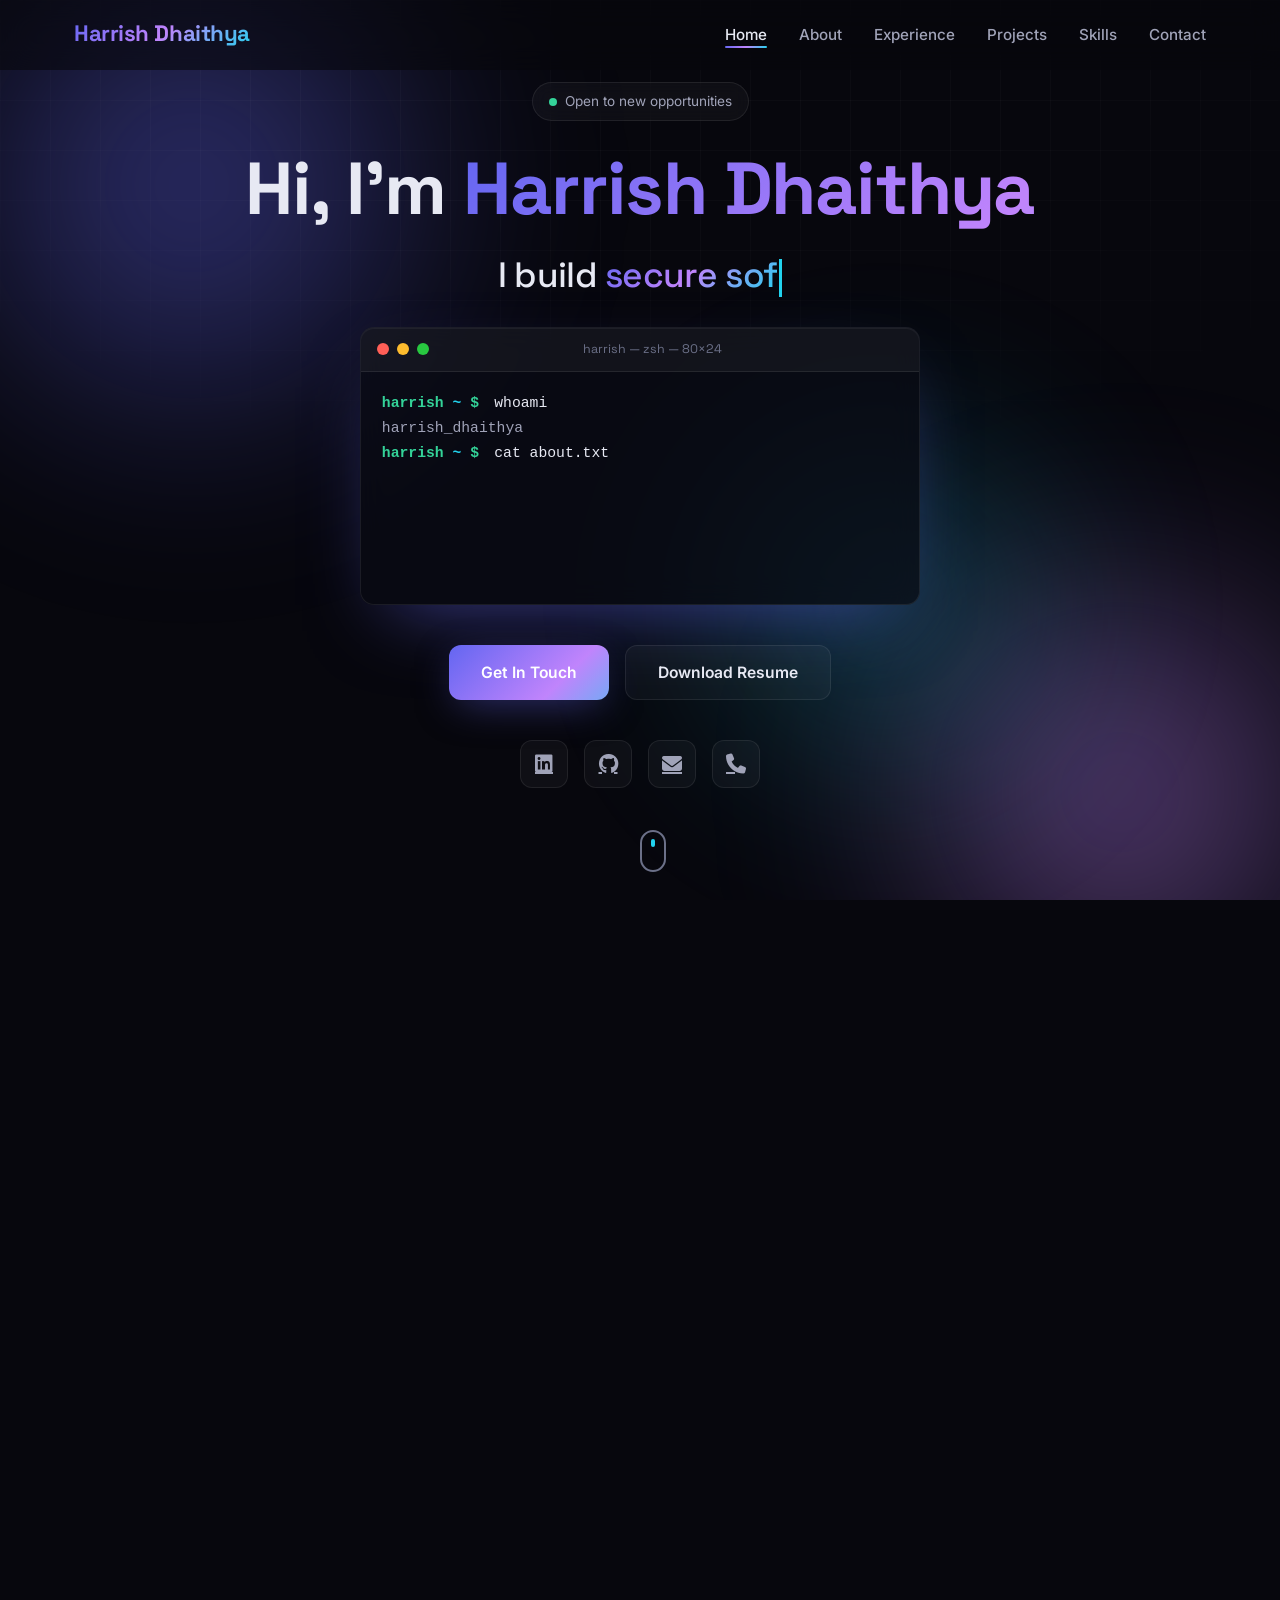
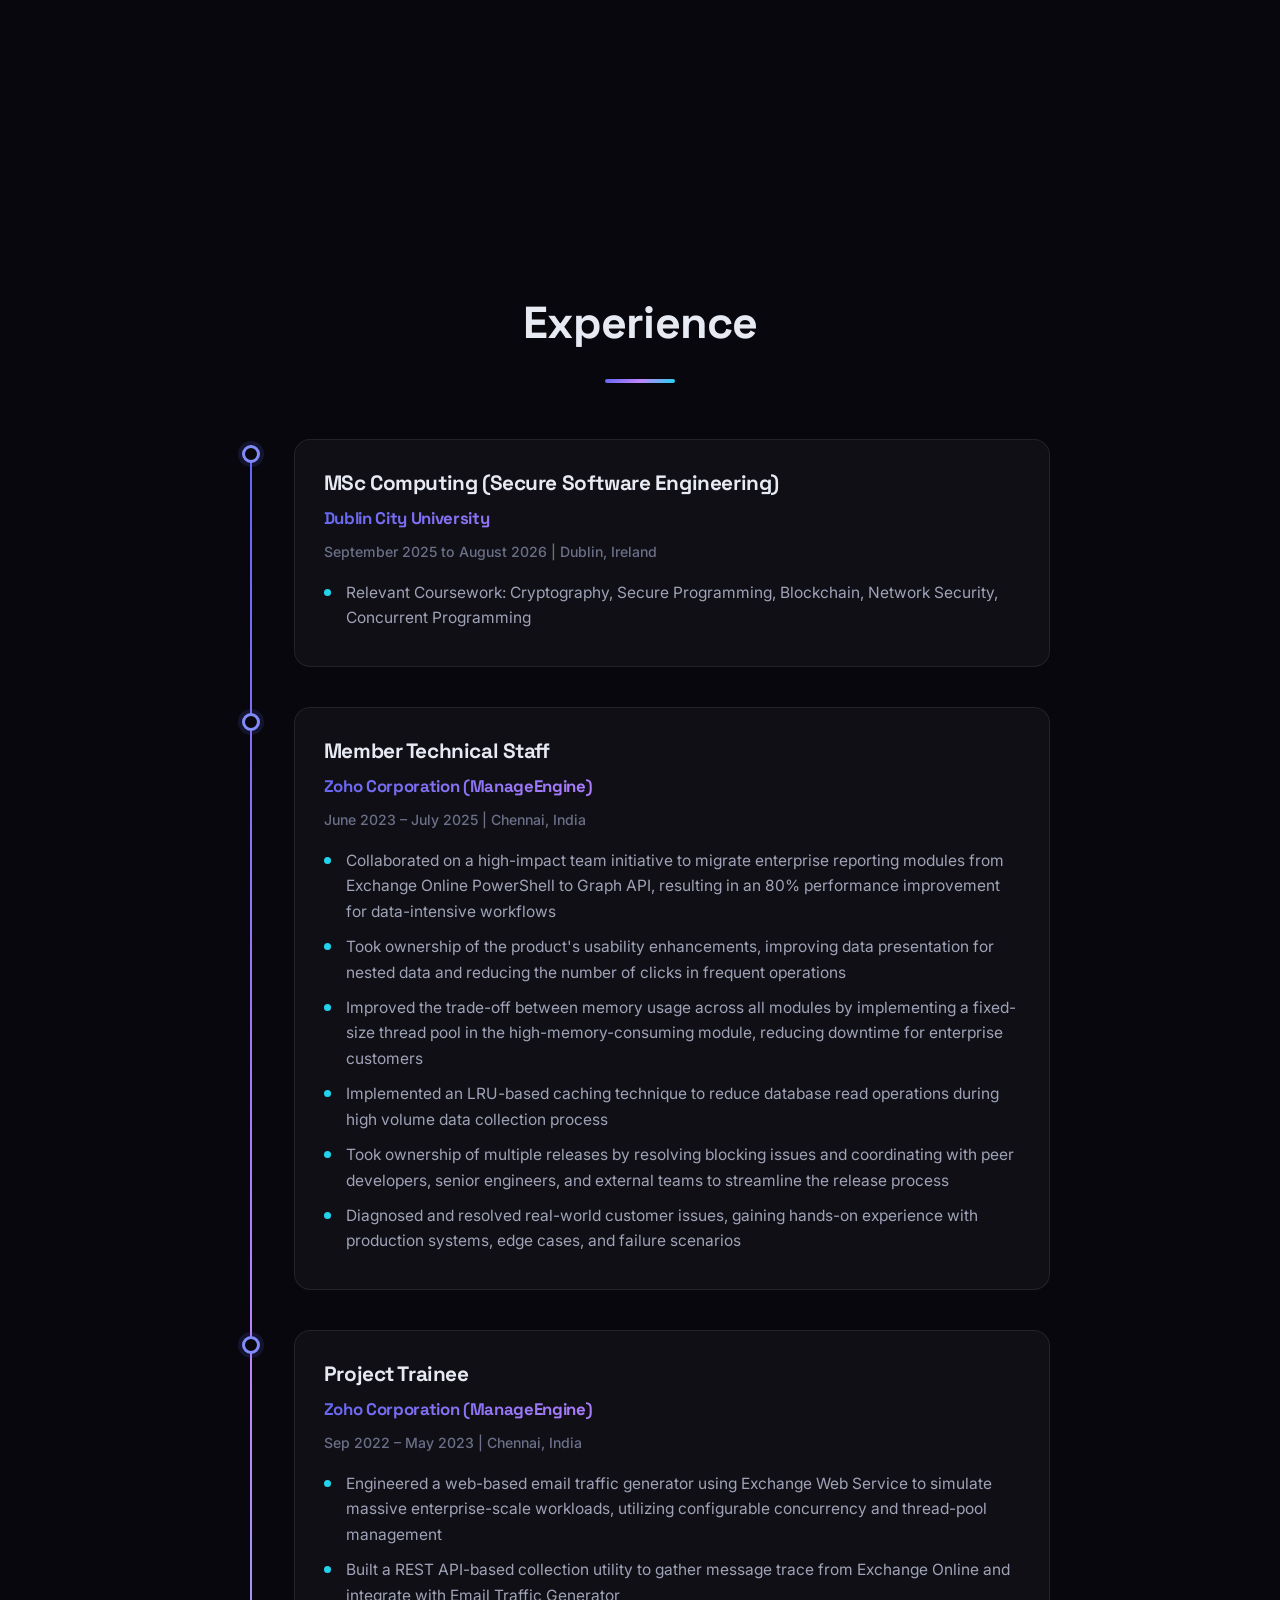
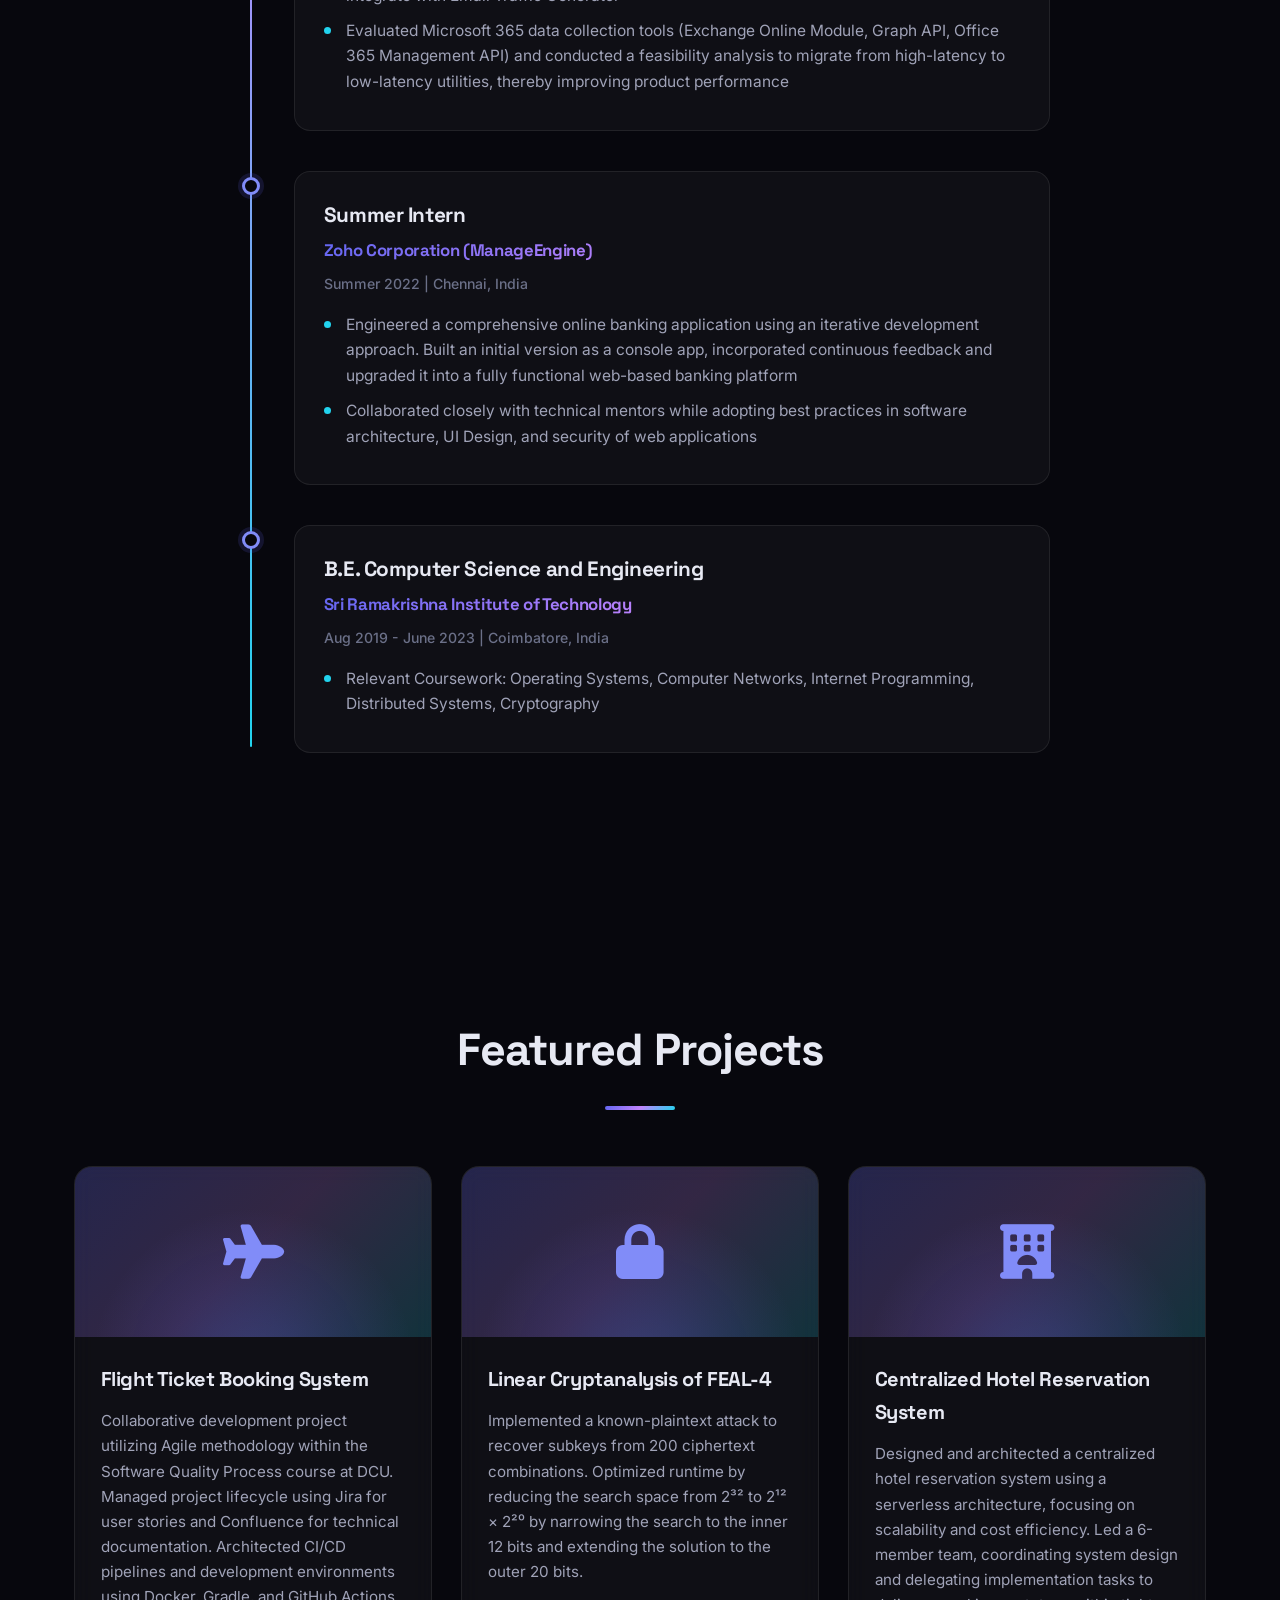
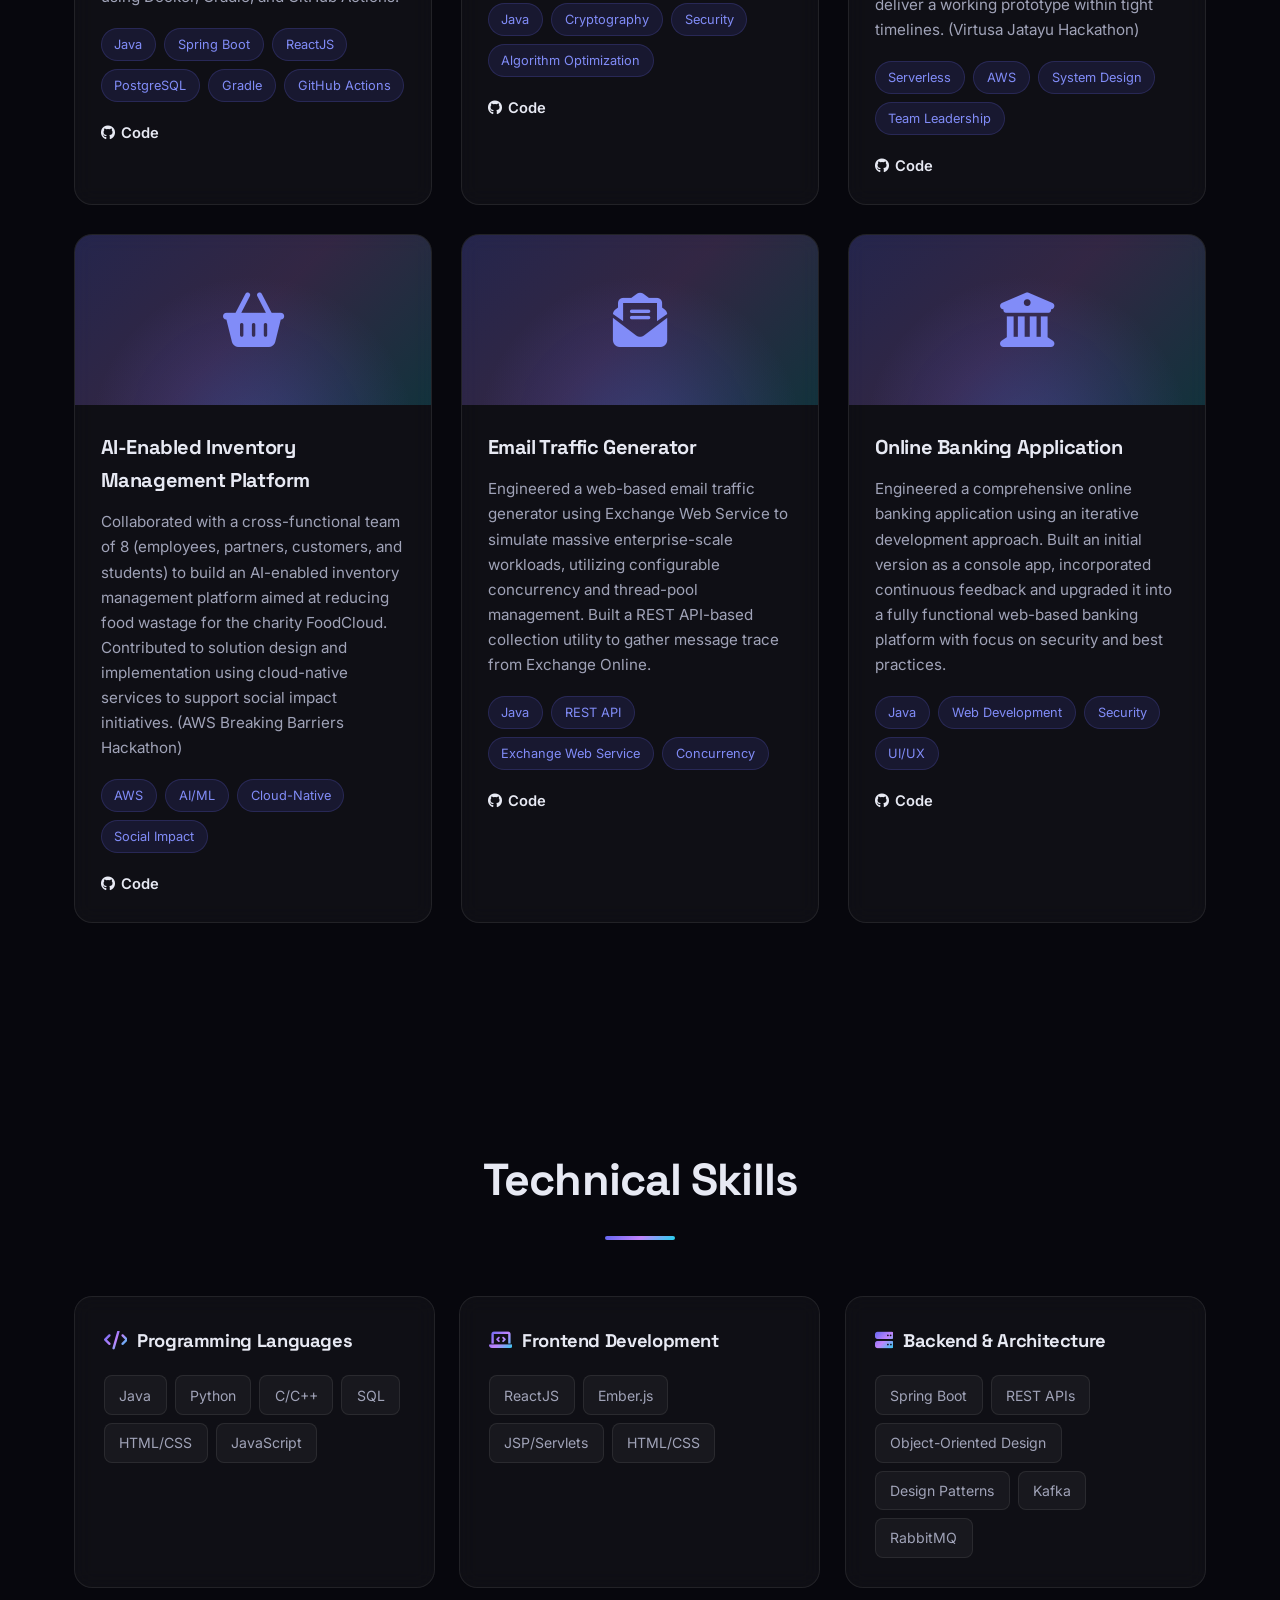
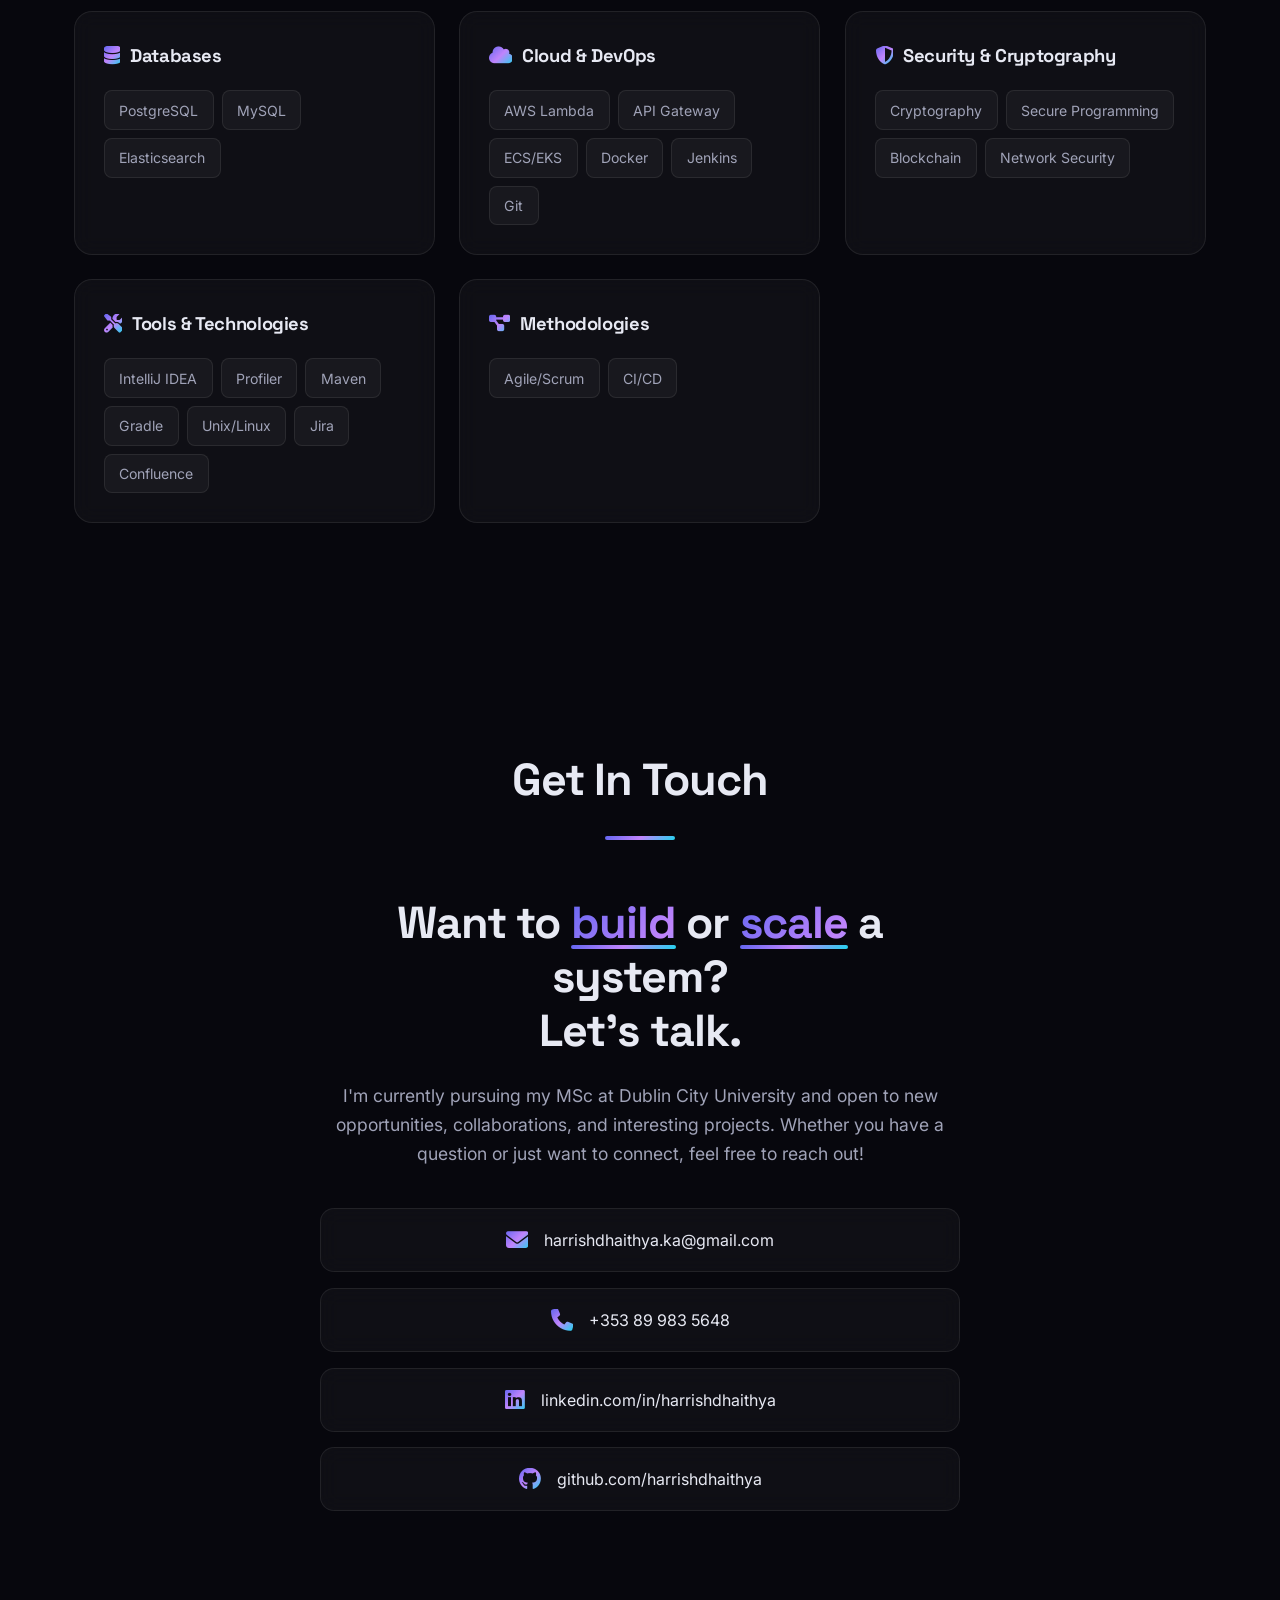
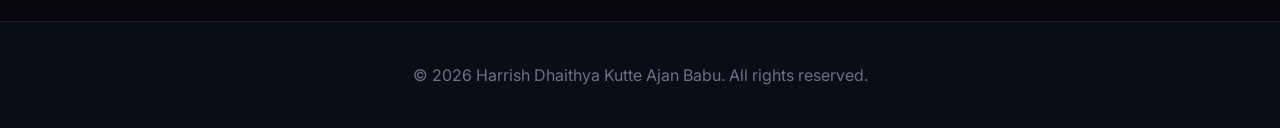
==== commit c7767a44: "action" ====
--- a/docs/index.html
+++ b/docs/index.html
@@ -15,7 +15,7 @@
 <body>
     <!-- Scroll progress bar -->
     <div class="scroll-progress" id="scrollProgress"></div>
-
+    <!-- !!! -->
     <!-- Custom cursor spotlight -->
     <div class="cursor-glow" id="cursorGlow" aria-hidden="true"></div>
 
